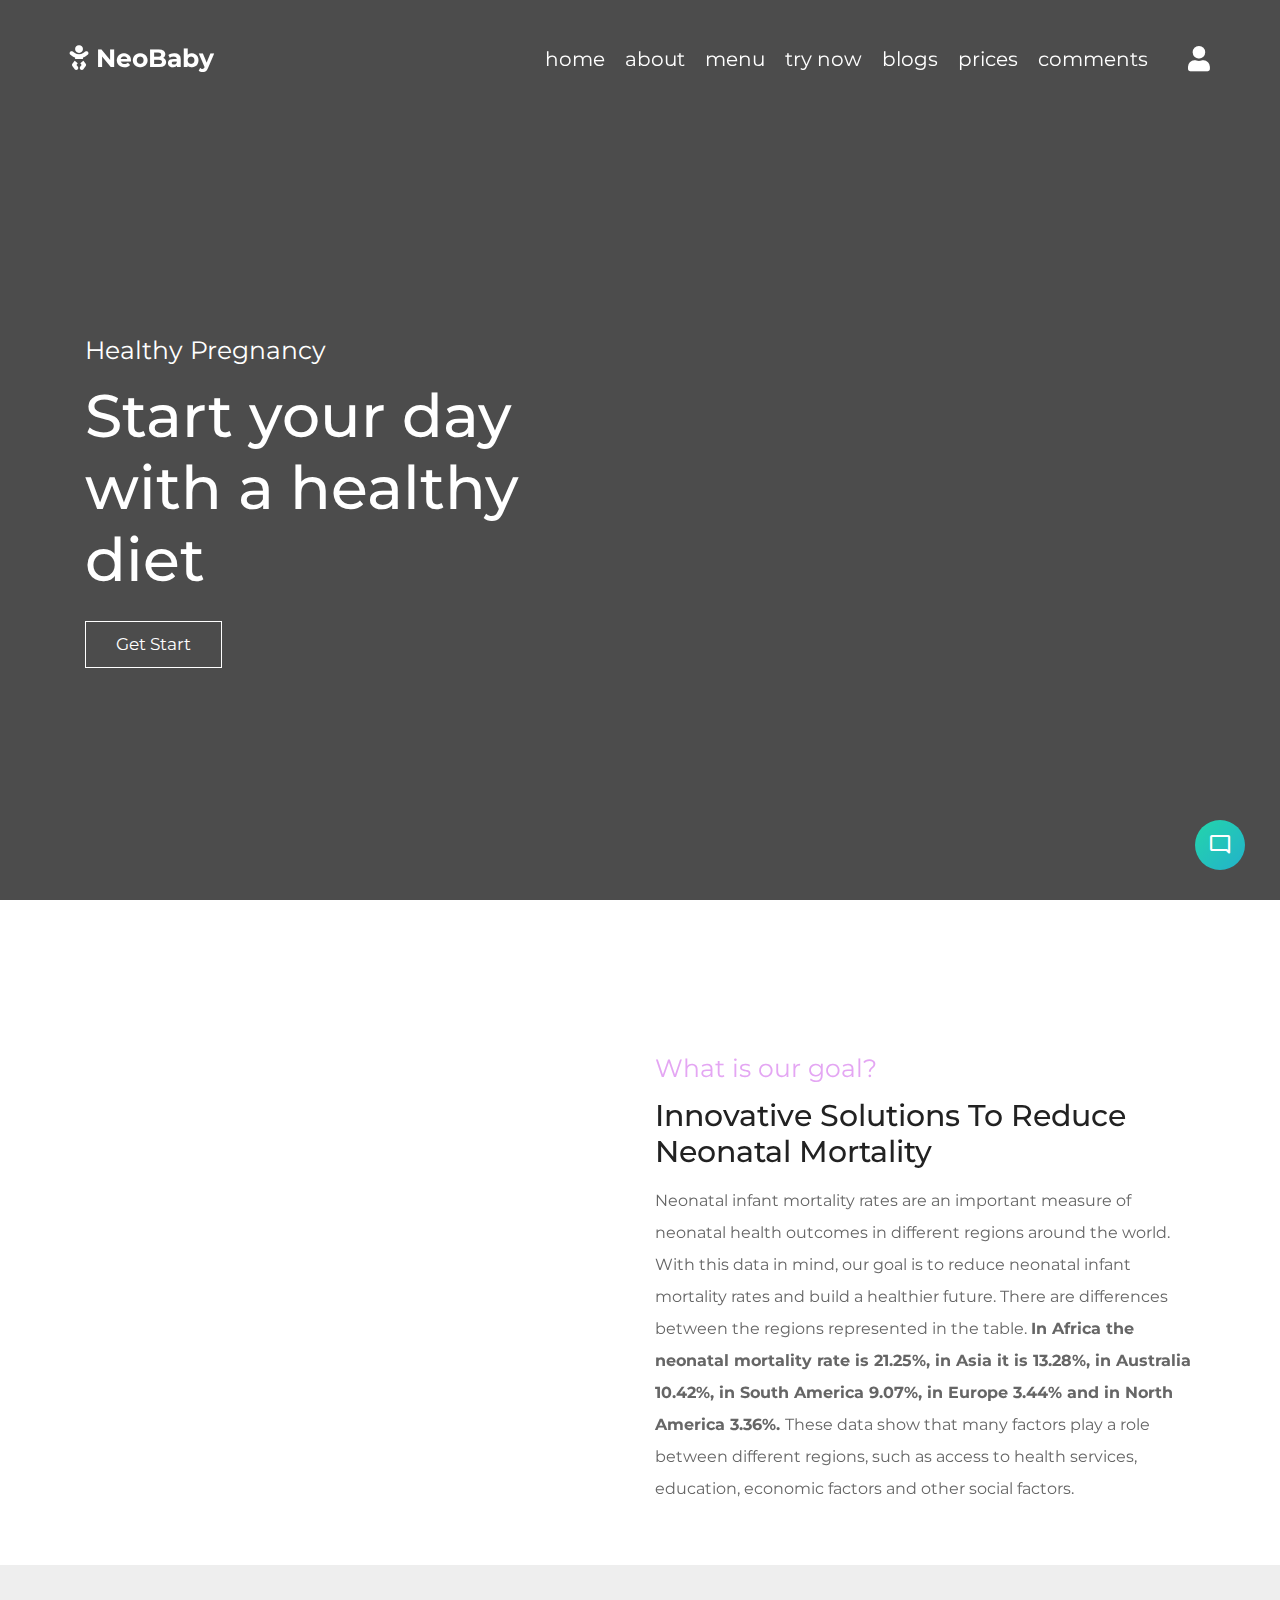
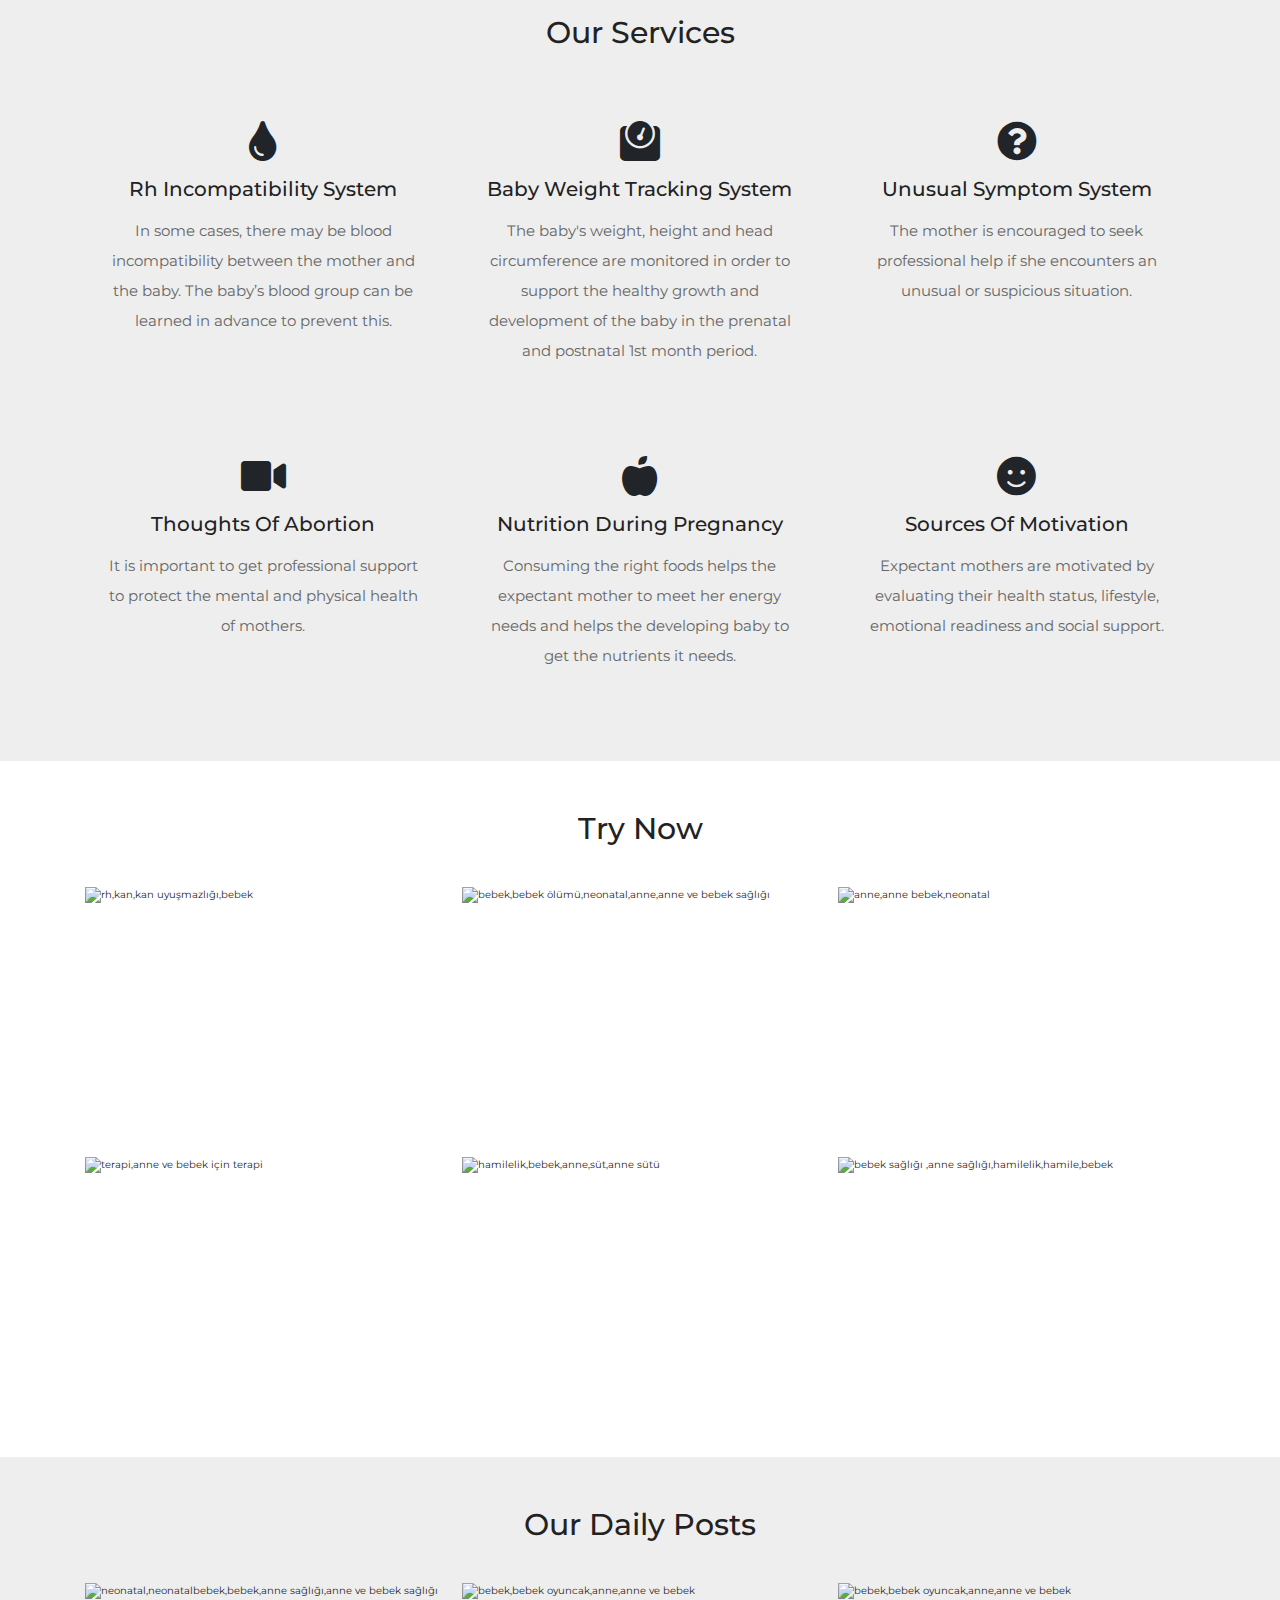
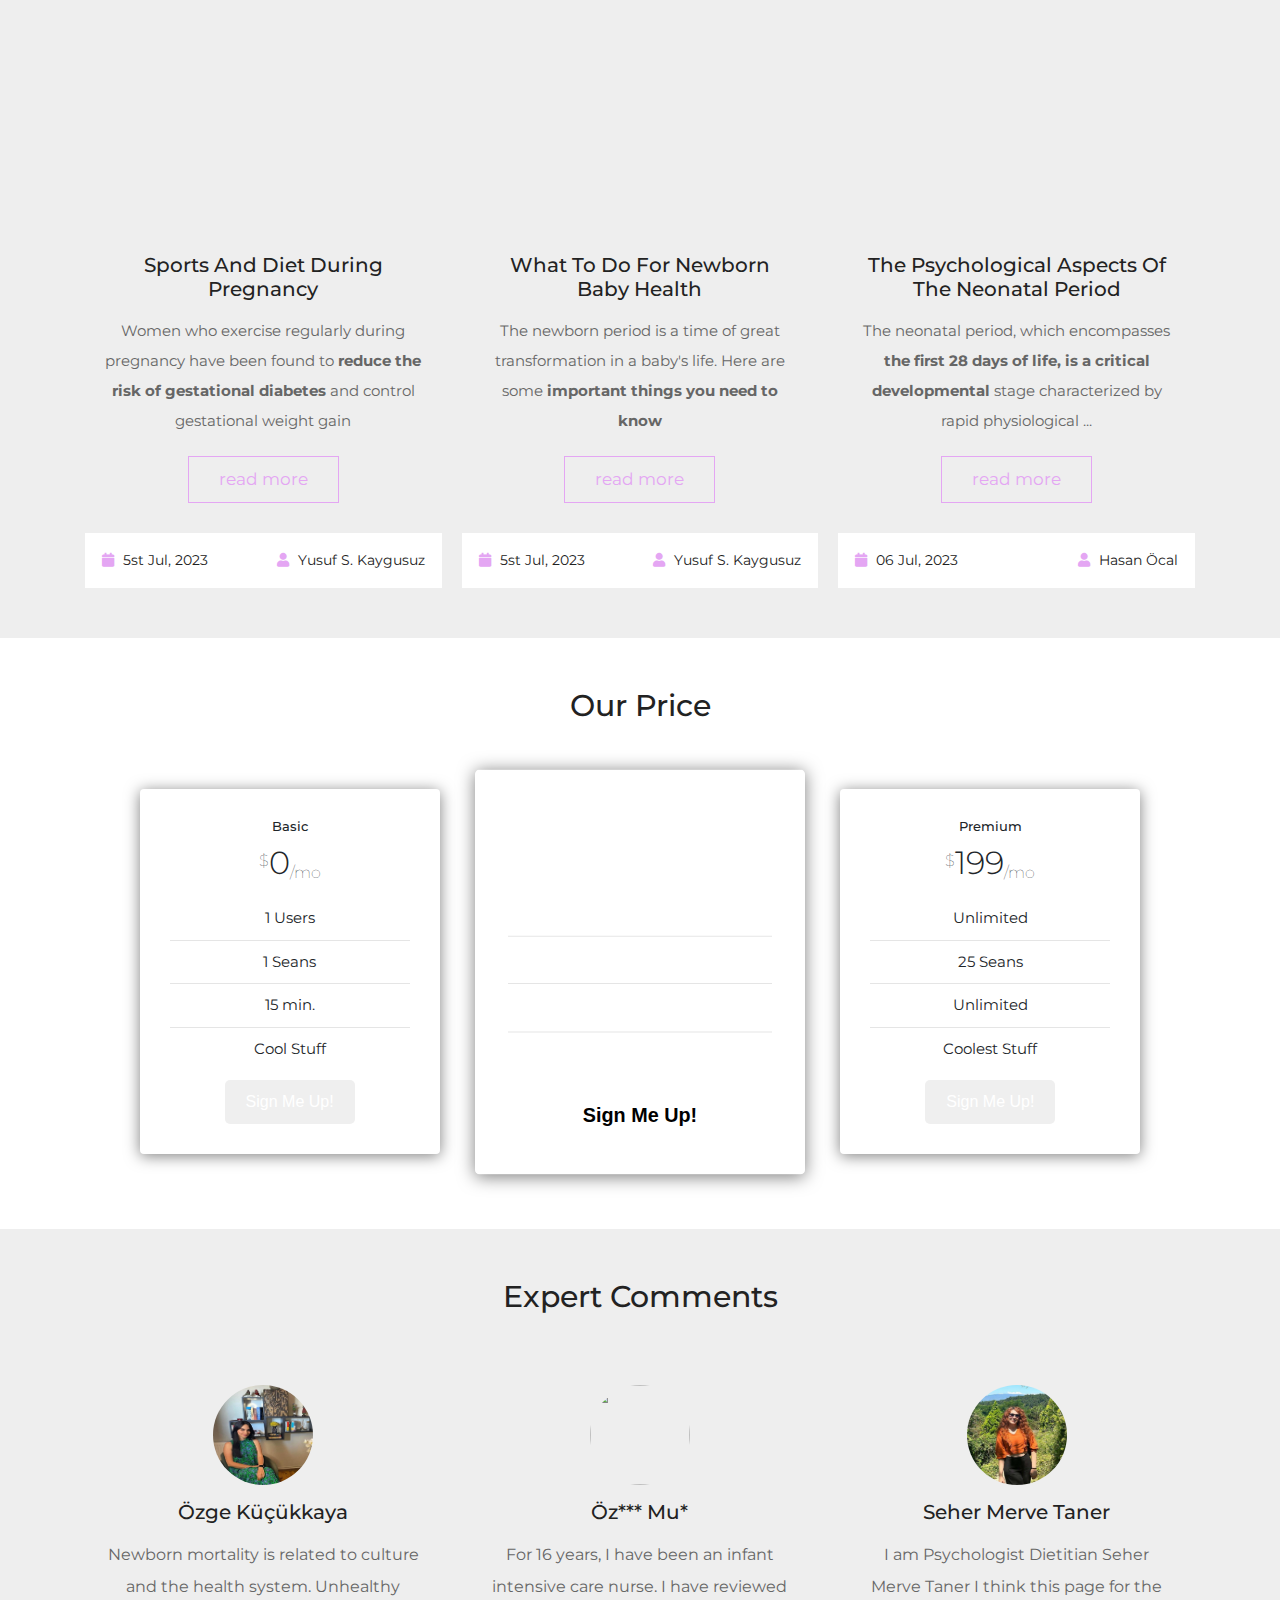
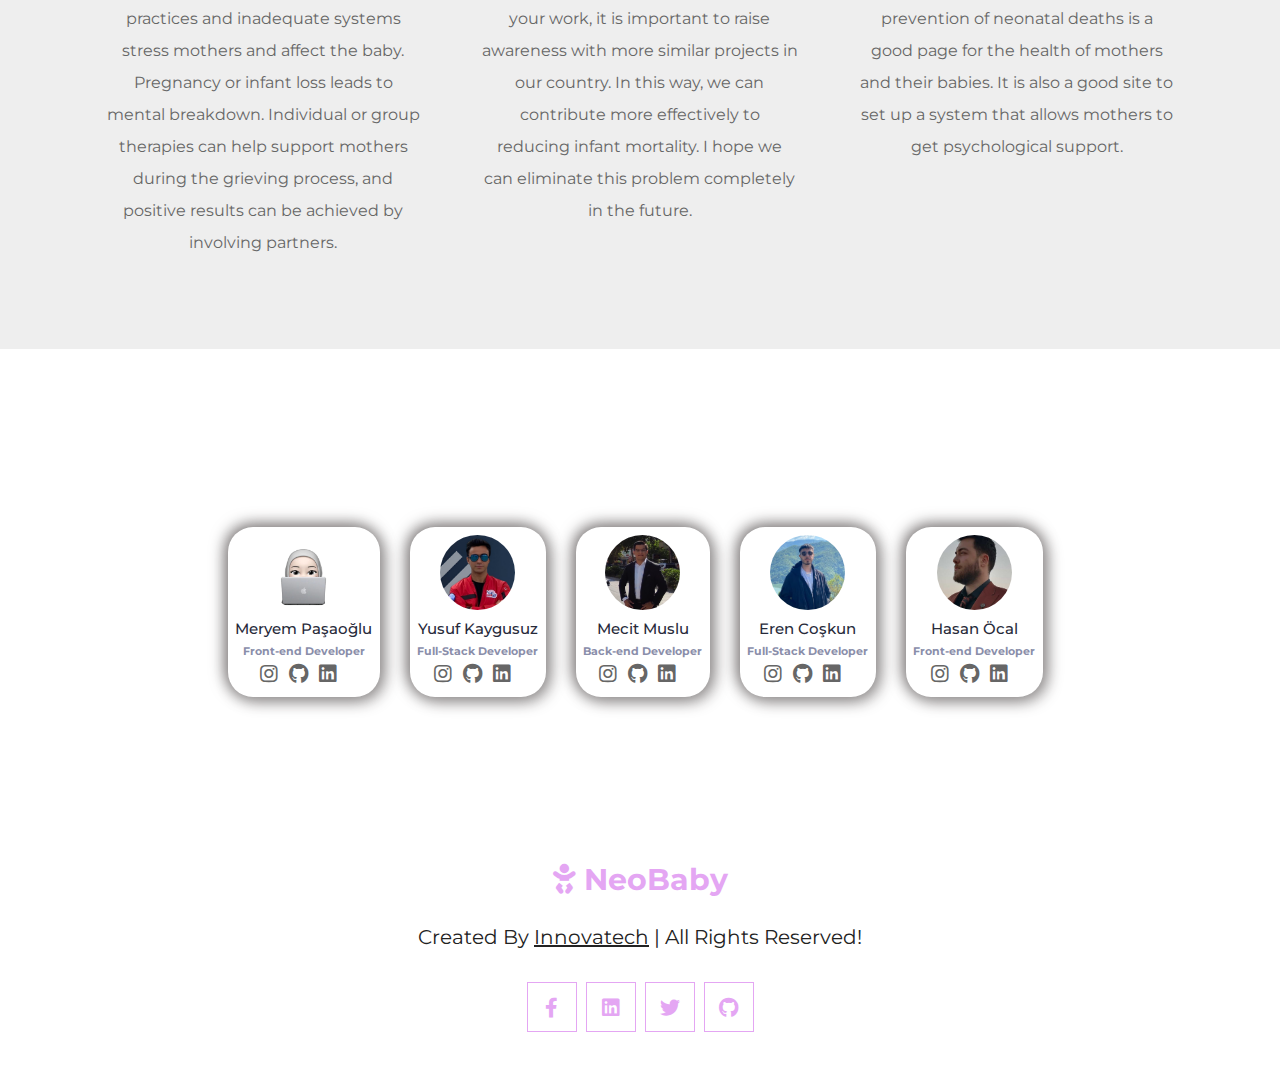
==== index.html @ 8c0eac08 "added_animated_baby_for_blog" ====
<!DOCTYPE html>
<html lang="en">

<head>
   <meta charset="UTF-8">
   <meta http-equiv="X-UA-Compatible" content="IE=edge">
   <meta name="viewport" content="width=device-width, initial-scale=1.0">
   <title>NeoBaby | Neonatal Nedir</title>
   <meta name="description" content="Bebeğinizin sağlığı ve mutluluğu için en iyi bakım ipuçları ve doğru ürün seçimleri burada. Uzman tavsiyeleri ve pratik bilgiler." />
   <meta name="description" content="Yeni Doğan,Neonatal Ölüm,Bebek Ölümü,Doğum" />
   <!-- font awesome cdn link  -->
   <link rel="stylesheet" href="https://cdnjs.cloudflare.com/ajax/libs/font-awesome/5.15.4/css/all.min.css">
   <!-- bootstrap cdn link  -->
   <link rel="stylesheet" href="https://cdnjs.cloudflare.com/ajax/libs/bootstrap/4.6.1/css/bootstrap.min.css">
   <!-- Google Fonts Link For Icons -->
   <link rel="stylesheet" href="https://fonts.googleapis.com/css2?family=Material+Symbols+Outlined:opsz,wght,FILL,GRAD@48,400,0,0" />
   <link rel="stylesheet" href="https://fonts.googleapis.com/css2?family=Material+Symbols+Rounded:opsz,wght,FILL,GRAD@48,400,1,0" />
   <!-- custom css file link  -->
   <link rel="stylesheet" href="css/style.css">
   <link rel="stylesheet" href="css/chatbot.css">
   <link rel="stylesheet" href="css/members.css">
</head>

<body>

   <!-- chatbot section starts -->
   
   <button class="chatbot-toggler">
      <span class="material-symbols-rounded">mode_comment</span>
      <span class="material-symbols-outlined">close</span>
    </button>
    
    <div class="chatbot">
      <header>
        <h2>Chatbot</h2>
        <span class="close-btn material-symbols-outlined">close</span>
      </header>
      <ul class="chatbox">
        <li class="chat incoming">
          <span class="material-symbols-outlined">smart_toy</span>
          <p>Hi there 👋<br>How can I help you today?</p>
        </li>
      </ul>
      <div class="chat-input">
        <textarea placeholder="Enter a message..." spellcheck="false" required></textarea>
        <span id="send-btn" class="material-symbols-rounded">send</span>
      </div>
    </div>
    
   <!-- chatbot section Ends -->

   <!-- header section starts -->
   <header class="header fixed-top">

      <div class="container">

         <div class="row align-items-center">

            <a href="#" class="logo mr-auto"> <i class="fas fa-baby"></i> NeoBaby </a>

            <nav class="nav">
               <a href="#home">home</a>
               <a href="#about">about</a>
               <a href="#menu">menu</a>
               <a href="#gallery">try now</a>
               <a href="#blogs">blogs</a>
               <a href="#contact">prices</a>
               <a href="#reviews">comments</a>
               
            </nav>

            <div class="icons">
               <div id="menu-btn" class="fas fa-bars"></div>
               <div id="login-btn" class="fas fa-user"></div>
            </div>
         </div>

      </div>

   </header>

   <!-- login form starts -->

   <div class="login-form">

      <form action="">
         <div id="close-login-form" class="fas fa-times"></div>
         <a href="#" class="logo mr-auto"> <i class="fas fa-seedling"></i> Innovatech</a>
         <h3>Let's start a healthy pregnancy together</h3>
         <input type="email" name="" placeholder="enter your email" id="" class="box">
         <input type="password" name="" placeholder="enter your password" id="" class="box">
         <div class="flex">
            <input type="checkbox" name="" id="remember-me">
            <label for="remember-me">remember me</label>
            <a href="#">forgot password?</a>
         </div>
         <input type="submit" value="login now" class="link-btn">
         <p class="account">don't have an account? <a href="#">create one!</a></p>
      </form>

   </div>

   <!-- login form ends -->

   <!-- header section ends    -->

   <!-- home section starts  -->

   <section class="home" id="home">

      <div class="container">

         <div class="row align-items-center text-center text-md-left min-vh-100">
            <div class="col-md-6">
               <span>Healthy Pregnancy</span>
               <h3>Start your day with a healthy diet</h3>
               <a href="#" class="link-btn">Get Start</a>
            </div>
         </div>

      </div>

   </section>

   <!-- home section ends -->

   <!-- about section starts  -->

   <section class="about" id="about">

      <div class="container">

         <div class="row align-items-center">
            <div class="col-md-6">
               <div class="container_chart">
                  <div class="chart">
                      <canvas id="barchart" width="300" height="300"></canvas>
                  </div>
              </div>
            </div>
            <div class="col-md-6">
               <span>What is our goal?</span>
               <h3 class="title">Innovative Solutions to Reduce Neonatal Mortality</h3>
               <p>Neonatal infant mortality rates are an important measure of neonatal health outcomes in different regions around the world.
                   With this data in mind, our goal is to reduce neonatal infant mortality rates and build a healthier future.
                   There are differences between the regions represented in the table. <b> In Africa the neonatal mortality rate is 21.25%, in Asia it is 13.28%,
                  in Australia 10.42%, in South America 9.07%, in Europe 3.44% and in North America 3.36%. </b> These data show that many factors play a role
                   between different regions, such as access to health services, education, economic factors and other social factors.</p>
                  <!--
               <div class="icons-container">
                  <div class="icons">
                     <i class="fas fa-leaf"></i>
                     <h3>Maternal Health Support</h3>
                  </div>
                  <div class="icons">
                     <i class="fas fa-exclamation-triangle"></i>
                     <h3>Unusual Symptom System</h3>
                  </div>
                  <div class="icons">
                     <i class="fas fa-heartbeat"></i>
                     <h3>Rh Incompatibility Detection</h3>
                  </div>
                  <div class="icons">
                     <i class="fas fa-balance-scale"></i>
                     <h3>Baby Weight Tracking System</h3>
                  </div>
                  <div class="icons">
                     <i class="fas fa-smile"></i>
                     <h3>Motivation Store</h3>
                  </div>
                  <div class="icons">
                     <i class="fas fa-users"></i>
                     <h3>Psychological Support</h3>
                  </div>
                  
                  <div class="icons">
                     <i class="fas fa-apple-alt"></i>
                     <h3>Özel beslenme Program</h3>
                  </div>
              
               </div>
            -->
            </div>
         </div>

      </div>

   </section>
   <!-- about section ends -->

   <!-- menu section starts  -->
   <section class="menu" id="menu">

      <h1 class="heading"> our Services </h1>

      <div class="container box-container">

         <div class="box">
            <!--<img src="images/ctgr1.jpg" alt="">-->
            <i class="fas fa-tint"></i>
            <h3>Rh Incompatibility System</h3>
            <p>In some cases, there may be blood incompatibility between the mother and the baby. 
               The baby’s blood group can be learned in advance to prevent this.</p>
            <!--  <a href="#" class="link-btn">read more</a>-->
         </div>

         <div class="box">
            <i class="fas fa-weight"></i>
            <h3>Baby weight tracking system</h3>
            <p>The baby's weight, height and head circumference are monitored in order to support the healthy growth 
               and development of the baby in the prenatal and postnatal 1st month period.</p>
            <!--<a href="" class="link-btn">read more</a>-->
         </div>


         <div class="box">
            <i class="fas fa-question-circle"></i>
            <h3>Unusual Symptom System</h3>
            <p>The mother is encouraged to seek professional help if she encounters an unusual or suspicious situation.</p>
            <!--<a href="#" class="link-btn">read more</a>-->
         </div>



         <div class="box">
            <i class="fas fa-video"></i>
            <h3>Thoughts of abortion</h3>
            <p>It is important to get professional support to protect the mental and physical health of mothers.</p>
            <!--<a href="#" class="link-btn">read more</a>-->
         </div>


         <div class="box">
            <i class="fas fa-apple-alt"></i>
            <h3>Nutrition during Pregnancy</h3>
            <p>Consuming the right foods helps the expectant mother to meet her energy needs and helps the developing
               baby to get the nutrients it needs.</p>
            <!--<a href="#" class="link-btn">read more</a>-->
         </div>

      
         <div class="box">
            <i class="fas fa-smile"></i>
            <h3>Sources of Motivation</h3>
            <p>Expectant mothers are motivated by evaluating their health status, 
               lifestyle, emotional readiness and social support.</p>
            <!--<a href="#" class="link-btn">read more</a>-->
         </div>

      </div>

   </section>

   <!-- menu section ends -->

 <!-- gallery section starts  -->
   <section class="gallery" id="gallery">

      <h1 class="heading"> Try Now </h1>

      <div class="box-container container">

         <div class="box">
            <img src="images/Rh-blood.jpg" alt="rh,kan,kan uyuşmazlığı,bebek">
            <div class="content">
               <h3>Rh incompatibility system</h3>
               <p>Parent candidates can learn the blood of the baby to be born by entering their blood groups on the site.</p>
               <a href="./Rh_blood_calculator/index.html" class="link-btn">Try Now</a>
            </div>
         </div>

         <div class="box">
            <img src="images/baby-weighing.jpg" alt="bebek,bebek ölümü,neonatal,anne,anne ve bebek sağlığı">
            <div class="content">
               <h3>Baby weight tracking system</h3>
               <p>The baby's weight, height and head circumference are monitored regularly to prevent a possible problem.</p>
               <a href="./BMI_Calculator/index.html" class="link-btn">Try Now</a>
            </div>
         </div>

         <div class="box">
            <img src="images/thinking.jpg" alt="anne,anne bebek,neonatal">
            <div class="content">
               <h3>Unusual symptom system</h3>
               <p>The mother is encouraged to seek medical help in case of a suspicious situation.</p>
               <a href="./InnovaChat/index.html" class="link-btn">Try Now</a>
            </div>
         </div>

         <div class="box">
            <img src="images/therapist.jpg" alt="terapi,anne ve bebek için terapi">
            <div class="content">
               <h3>Psychological support</h3>
               <p>Appointments and live conversation between the user and the expert</p>
               <a href="./Video_Support/meetings.html" class="link-btn">Try Now</a>
            </div>
         </div>

         <div class="box">
            <img src="images/pregnant-glassmilk.jpg" alt="hamilelik,bebek,anne,süt,anne sütü">
            <div class="content">
               <h3>Maternal health support</h3>
               <p>Special content for mothers, nutrition lists and communication with the expert</p>
               <a href="carousel/index.html" class="link-btn">Try Now</a>
            </div>
         </div>

         <div class="box">
            <img src="images/woman-doing-yoga.jpg" alt="bebek sağlığı ,anne sağlığı,hamilelik,hamile,bebek">
            <div class="content">
               <h3>Sources of Motivation</h3>
               <p>Mentally relaxing special and motivating messages</p>
               <a href="./Motivation/index.html" class="link-btn">Try Now</a>
            </div>
         </div>

      </div>

   </section>

   <!-- gallery section ends -->

   
   <!-- blogs section starts  -->

   <section class="blogs" id="blogs">

      <h1 class="heading"> our daily posts </h1>

      <div class="box-container container">

         <div class="box">
            <div class="image">
               <img src="images/baby-bg5.jpg" alt="neonatal,neonatalbebek,bebek,anne sağlığı,anne ve bebek sağlığı">
            </div>
            <div class="content">
               <h3>Sports and diet during pregnancy</h3>
               <p>Women who exercise regularly during pregnancy have been found to <strong> reduce the risk of gestational diabetes </strong> and control gestational weight gain</p>
               <a href="./Blog_Pages/blog_page2.html" class="link-btn">read more</a>
            </div>
            <div class="icons">
               <span> <i class="fas fa-calendar"></i> 5st jul, 2023 </span>
               <span> <i class="fas fa-user"></i> Yusuf S. kaygusuz </span>
            </div>
         </div>

         <div class="box">
            <div class="image">
               <img src="images/baby-blog1.jpg" alt="bebek,bebek oyuncak,anne,anne ve bebek">
            </div>
            <div class="content">
               <h3>What to do for Newborn Baby Health</h3>
               <p>The newborn period is a time of great transformation in a baby's life. Here are some <strong> important things you need to know</strong></p>
               <a href="./Blog_Pages/blog_page.html" class="link-btn">read more</a>
            </div>
            <div class="icons">
               <span> <i class="fas fa-calendar"></i> 5st jul, 2023 </span>
               <span> <i class="fas fa-user"></i> Yusuf S. kaygusuz </span>
            </div>
         </div>

         <div class="box">
            <div class="image">
               <img src="images/baby-bg2.jpg" alt="bebek,bebek oyuncak,anne,anne ve bebek">
            </div>
            <div class="content">
               <h3>The Psychological Aspects of the Neonatal Period</h3>
               <p>The neonatal period, which encompasses <strong> the first 28 days of life, is a critical developmental</strong> stage characterized by rapid physiological ...</p>
               <a href="./Blog_Pages/blog_page3.html" class="link-btn">read more</a>
            </div>
            <div class="icons">
               <span> <i class="fas fa-calendar"></i> 06 Jul, 2023 </span>
               <span> <i class="fas fa-user"></i> Hasan Öcal </span>
            </div>
         </div>

         
      </div>

   </section>
   <!-- blogs section ends -->

   <!-- price section starts  -->

   <section class="contact" id="contact">

      <h1 class="heading"> Our Price </h1>
      
      <div class='container2'>
         <div class='price-plan'>
           <h5>Basic</h5>
           <p class='price'><sup>$</sup>0<sub>/mo</sub></p>
           <ul class='price-points'>
             <li>1 Users</li>
             <li>1 Seans</li>
             <li>15 min. </li>
             <li>Cool Stuff</li>
           </ul>
       
           <button url='#' class='polyFirst poly2'>Sign Me Up!</button>
         </div>
       
         <div class='price-plan fancy'>
           <h5>Business</h5>
           <p class='price'><sup>$</sup>99<sub>/mo</sub></p>
           <ul class='price-points'>
             <li>5 Users</li>
             <li>10 seans</li>
             <li>40 min</li>
             <li>Cooler Stuff</li>
           </ul>
       
           <button url='#' class='polyFourth poly3'>Sign Me Up!</button>
         </div>
       
         <div class='price-plan'>
           <h5>Premium</h5>
           <p class='price'><sup>$</sup>199<sub>/mo</sub></p>
           <ul class='price-points'>
             <li>Unlimited</li>
             <li>25 Seans</li>
             <li>Unlimited</li>
             <li>Coolest Stuff</li>
           </ul>
       
           <button url='#' class='polyFirst poly3'>Sign Me Up!</button>
         </div>
       </div>
      
   </section>

   <!-- price section ends -->


   <!-- reviews section starts  -->

   <section class="reviews" id="reviews">

      <h1 class="heading">Expert Comments</h1>

      <div class="box-container container">

         <div class="box">
            <img src="images/experts/expert1.jpg" alt="">
            <h3>Özge Küçükkaya</h3>
            <p>Newborn mortality is related to culture and the health system. Unhealthy practices and inadequate systems
               stress mothers and affect the baby. Pregnancy or infant loss leads to mental breakdown. Individual or group
               therapies can help support mothers during the grieving process, and positive results can be achieved by
               involving partners.</p>
            
         </div>

         <div class="box">
            <img src="images/pic-2.png" alt="">
            <h3> Öz*** Mu*</h3>
            <p>For 16 years, I have been an infant intensive care nurse. I have reviewed your work, it is important
               to raise awareness with more similar projects in our country. In this way, we can contribute more
                 effectively to reducing infant mortality. I hope we can eliminate this problem completely in the future.</p>
           
         </div>

         <div class="box">
            <img src="./images/experts/expert2.jpg" alt="">
            <h3>Seher Merve Taner</h3>
            <p>I am Psychologist Dietitian Seher Merve Taner I think this page for the prevention of neonatal deaths is
               a good page for the health of mothers and their babies. It is also a good site to set up a system that
               allows mothers to get psychological support.</p>
            
               <!-- 
               <div class="stars">
               <i class="fas fa-star"></i>
               <i class="fas fa-star"></i>
               <i class="fas fa-star"></i>
               <i class="fas fa-star"></i>
               <i class="fas fa-star-half-alt"></i>
            </div>
            -->
         </div>
      </div>
   </section>

   <!-- reviews section ends -->



   <!-- team-member section starts  -->
   <section class="team-member">
      <div class="container">
         <h3>Innovatech Team Members</h3>
  <div class="drop-container" id="drop-items">
    <div class="drop__card">
      <div class="drop__data">
        <img src="./images/members/meryem.jpg" alt="Meryem Paşaoğlu" class="drop__img">
        <div>
          <h1 class="drop__name">Meryem Paşaoğlu</h1>
          <span class="drop__profession">Front-end Developer</span>
        </div>
      </div>
      <div class="drop__contact">
         <a href="#" class="drop__social"><i class='fab fa-instagram'></i></a>
         <a href="https://github.com/mry7" class="drop__social"><i class='fab fa-github'></i></a>
         <a href="https://www.linkedin.com/in/meryem-pa%C5%9Fao%C4%9Flu-9a6809235/" class="drop__social"><i class='fab fa-linkedin'></i></a>
      </div>
    </div>

    <div class="drop__card">
      <div class="drop__data">
        <img src="images/members/ysf.jpg" alt="Yusuf Kaygusuz" class="drop__img">
        <div>
          <h1 class="drop__name">Yusuf Kaygusuz</h1>
          <span class="drop__profession">Full-Stack Developer</span>
        </div>
      </div>
      <div class="drop__contact">
         <a href="https://www.instagram.com/yusufskaygusuz/" class="drop__social"><i class='fab fa-instagram'></i></a>
         <a href="https://github.com/YusufsKaygusuz" class="drop__social"><i class='fab fa-github'></i></a>
         <a href="https://www.linkedin.com/in/yusuf-sami-k-69b992230/" class="drop__social"><i class='fab fa-linkedin'></i></a>
      </div>
    </div>

    <div class="drop__card">
      <div class="drop__data">
        <img src="./images/members/mecit.jpg" alt="Mecit Muslu" class="drop__img">
        <div>
          <h1 class="drop__name">Mecit Muslu</h1>
          <span class="drop__profession">Back-end Developer</span>
        </div>
      </div>
      <div class="drop__contact">
         <a href="https://www.instagram.com/mecit.muslu29/" class="drop__social"><i class='fab fa-instagram'></i></a>
         <a href="https://github.com/beymec5353" class="drop__social"><i class='fab fa-github'></i></a>
         <a href="https://www.linkedin.com/in/mecitmuslu/" class="drop__social"><i class='fab fa-linkedin'></i></a>
      </div>
    </div>

    <div class="drop__card">
      <div class="drop__data">
        <img src="./images/members/eren.png" alt="Eren Coşkun" class="drop__img">
        <div>
          <h1 class="drop__name">Eren Coşkun</h1>
          <span class="drop__profession">Full-Stack Developer</span>
        </div>
      </div>
      <div class="drop__contact">
         <a href="https://www.instagram.com/erencsknn/" class="drop__social"><i class='fab fa-instagram'></i></a>
         <a href="https://github.com/erencsknn" class="drop__social"><i class='fab fa-github'></i></a>
         <a href="https://www.linkedin.com/in/erencoskun14/" class="drop__social"><i class='fab fa-linkedin'></i></a>
      </div>
    </div>

    <div class="drop__card">
      <div class="drop__data">
        <img src="./images/members/hasan_.jpg" alt="Hasan Öcal" class="drop__img">
        <div>
          <h1 class="drop__name">Hasan Öcal</h1>
          <span class="drop__profession">Front-end Developer</span>
        </div>
      </div>
      <div class="drop__contact">
         <a href="https://www.instagram.com/7ocal/" class="drop__social"><i class='fab fa-instagram'></i></a>
         <a href="https://github.com/hasanocal7" class="drop__social"><i class='fab fa-github'></i></a>
         <a href="https://www.linkedin.com/in/hasanocal7/" class="drop__social"><i class='fab fa-linkedin'></i></a>
      </div>
    </div>
  </div>
</div>
   </section>
   <!-- team-member section ends -->

   <!-- footer section starts  -->
   <section class="footer container">

      <a href="#" class="logo"> <i class="fas fa-baby"></i> NeoBaby </a>
      <p class="credit"> created by <span>Innovatech</span> | all rights reserved! </p>
      <div class="share">
         <a href="#" class="fab fa-facebook-f"></a>
         <a href="#" class="fab fa-linkedin"></a>
         <a href="#" class="fab fa-twitter"></a>
         <a href="#" class="fab fa-github"></a>
      </div>
   </section>
   <!-- footer section ends -->

   <!-- custom js file link  -->
   <script src="js/script.js"></script>
   <!-- Chart js file links  -->
   <script src="https://cdn.jsdelivr.net/npm/chart.js@4.3.0/dist/chart.umd.min.js"></script>
    <script src="js/chart1.js"></script>

</body>

</html>
---- css/style.css ----
@import"https://fonts.googleapis.com/css2?family=Montserrat:wght@100;200;300;400;500;600&display=swap";

* {
    font-family: "Montserrat", sans-serif;
    margin: 0;
    padding: 0;
    box-sizing: border-box;
    outline: none;
    border: none;
    text-decoration: none !important;
    transition: all .2s linear
}

html {
    font-size: 62.5%;
    overflow-x: hidden;
    scroll-behavior: smooth;
    scroll-padding-top: 6rem
}

html::-webkit-scrollbar {
    width: 1rem
}

html::-webkit-scrollbar-track {
    background: rgba(0, 0, 0, 0)
}

html::-webkit-scrollbar-thumb {
    background: #e4a6f3
}

@keyframes fadeIn {
    0% {
        transform: translateY(-2rem);
        opacity: 0
    }
}

section {
    padding: 5rem 1rem
}


.link-btn {
    margin-top: 1rem;
    padding: 1rem 3rem;
    display: inline-block;
    border: .1rem solid #e4a6f3;
    color: #e4a6f3;
    background: none;
    cursor: pointer;
    font-size: 1.7rem
}

.link-btn:hover {
    background: #e4a6f3;
    color: #fff
}

.heading {
    text-align: center;
    margin-bottom: 4rem;
    font-size: 3rem;
    text-transform: capitalize;
    color: #222
}

.header {
    z-index: 1000;
    padding: 4rem 0;
}

.header.active {
    padding: 2rem 0;
    background: #aa69ba;
    opacity: 0.89;
}

.header .logo {
    font-size: 2.5rem;
    color: #fff;
    font-weight: bolder
}

.header .nav a {
    font-size: 2rem;
    margin-right: 2rem;
    color: #fff
}

.header .nav a:hover {
    text-decoration: underline !important;
    text-underline-offset: .5rem
}

.header .icons div {
    font-size: 2.5rem;
    color: #fff;
    margin-left: 2rem;
    cursor: pointer
}

.header #menu-btn {
    display: none;
}

.login-form {
    position: fixed;
    top: 0;
    left: 0;
    z-index: 1100;
    height: 100%;
    width: 100%;
    background: rgba(0, 0, 0, .8);
    display: none;
    align-items: center;
    justify-content: center;
    padding: 2rem
}

.login-form.active {
    display: flex
}

.login-form form {
    width: 50rem;
    padding: 4rem;
    background: #fff;
    text-align: center;
    position: relative;
    animation: fadeIn .2s linear
}

.login-form form #close-login-form {
    position: absolute;
    top: -4rem;
    right: 0;
    font-size: 3rem;
    cursor: pointer;
    color: #fff
}

.login-form form #close-login-form:hover {
    transform: rotate(90deg)
}

.login-form form .logo {
    font-size: 2.5rem;
    color: #e4a6f3;
    font-weight: bolder
}

.login-form form h3 {
    padding: 1rem 0;
    font-size: 2rem;
    text-transform: capitalize;
    color: #222;
    margin-top: 1rem
}

.login-form form .box {
    width: 100%;
    padding: 1.2rem 1.4rem;
    border: .1rem solid #e4a6f3;
    font-size: 1.6rem;
    margin: 1rem 0
}

.login-form form .flex {
    display: flex;
    align-items: center;
    gap: .5rem;
    margin: 1rem 0
}

.login-form form .flex label {
    font-size: 1.5rem;
    line-height: 2;
    color: #666;
    margin-bottom: 0;
    cursor: pointer
}

.login-form form .flex a {
    font-size: 1.5rem;
    color: #e4a6f3;
    margin-left: auto
}

.login-form form .flex a:hover {
    text-decoration: underline !important
}

.login-form form .link-btn {
    width: 100%;
    margin-bottom: 2rem
}

.login-form form .account {
    padding: 1.5rem .5rem;
    background: #eee;
    font-size: 1.5rem;
    line-height: 2;
    color: #666;
    margin-bottom: 0
}

.login-form form .account a {
    color: #e4a6f3
}

.login-form form .account a:hover {
    text-decoration: underline !important
}

.home {
    background: linear-gradient(rgba(0, 0, 0, 0.7), rgba(0, 0, 0, 0.7)), url(../images/baby-bg.jpg) no-repeat;
    background-size: cover;
    background-position: center;
    background-attachment: fixed
}

.home span {
    font-size: 2.5rem;
    color: #fff
}

.home h3 {
    padding: 1rem 0;
    font-size: 6rem;
    color: #fff
}

.home .link-btn {
    color: #fff;
    border-color: #fff
}

.about span {
    font-size: 2.5rem;
    color: #e4a6f3
}

.about .title {
    padding-top: 1rem;
    font-size: 3rem;
    text-transform: capitalize;
    color: #222
}

.about p {
    padding: 1rem 0;
    font-size: 1.6rem;
    line-height: 2;
    color: #666;
    margin-bottom: 0
}

.about .icons-container {
    display: flex;
    flex-wrap: wrap;
    margin-top: 3rem;
    gap: 1.5rem
}

.about .icons-container .icons {
    padding: 2rem;
    background: #eee;
    text-align: center;
    flex: 1 1 14rem
}

.about .icons-container .icons i {
    font-size: 4rem;
    margin-bottom: 1.5rem;
    color: #e4a6f3
}

.about .icons-container .icons h3 {
    font-size: 1.5rem;
    text-transform: capitalize;
    color: #222;
}

.menu {
    background: #eee;
}

.menu .box-container {
    display: grid;
    grid-template-columns: repeat(auto-fit, minmax(30rem, 1fr));
    gap: 2rem;
}

.menu .box-container .box {
    text-align: center;
    padding: 3rem 2rem;
    border-radius: .5rem;
    
}

.menu .box-container .box:hover {
    background: #fff;
    box-shadow: 0 .5rem 1rem rgba(0, 0, 0, .1);
    transform: translateY(-1rem);
}

.menu .box-container .box:hover i{
    transition: transform 0.6s ease;
    transform: rotate(360deg);
}

.menu .box-container .box i {
    font-size: 4em;
    margin-bottom: .4em;
}

.menu .box-container .box img {
    height: 15rem;
    margin-bottom: 2rem
}

.menu .box-container .box h3 {
    font-size: 2rem;
    text-transform: capitalize;
    color: #222
}

.menu .box-container .box p {
    padding: 1rem 0;
    font-size: 1.5rem;
    line-height: 2;
    color: #666;
    margin-bottom: 0
}

.gallery .box-container {
    display: grid;
    grid-template-columns: repeat(auto-fit, minmax(30rem, 1fr));
    gap: 2rem
}

.gallery .box-container .box {
    overflow: hidden;
    position: relative;
    height: 25rem
}

.gallery .box-container .box:hover {
    box-shadow: 0 .5rem 1rem rgba(0, 0, 0, .1);
    border: .1rem solid #e4a6f3
}

.gallery .box-container .box:hover img {
    transform: translateY(-100%)
}

.gallery .box-container .box:hover .content {
    transform: translateY(0)
}

.gallery .box-container .box img {
    height: 100%;
    width: 100%;
    -o-object-fit: cover;
    object-fit: cover
}

.gallery .box-container .box .content {
    position: absolute;
    top: 0;
    left: 0;
    background: #fff;
    text-align: center;
    padding: 3rem 2rem;
    height: 100%;
    width: 100%;
    transform: translateY(100%);
    padding-top: 4rem
}

.gallery .box-container .box .content h3 {
    font-size: 2rem;
    text-transform: capitalize;
    color: #222
}

.gallery .box-container .box .content p {
    padding: 1rem 0;
    font-size: 1.5rem;
    line-height: 2;
    color: #666;
    margin-bottom: 0
}

.reviews {
    background: #eee
}

.reviews .box-container {
    display: grid;
    grid-template-columns: repeat(auto-fit, minmax(30rem, 1fr));
    gap: 2rem
}

.reviews .box-container .box {
    text-align: center;
    padding: 3rem 2rem;
    border-radius: .5rem
}

.reviews .box-container .box:hover {
    background: #fff;
    box-shadow: 0 .5rem 1rem rgba(0, 0, 0, .1);
    transform: translateY(-1rem)
}

.reviews .box-container .box img {
    height: 10rem;
    width: 10rem;
    border-radius: 50%;
    margin-bottom: 1.5rem
}

.reviews .box-container .box h3 {
    font-size: 2rem;
    text-transform: capitalize;
    color: #222
}

.reviews .box-container .box p {
    font-size: 1.6rem;
    line-height: 2;
    color: #666;
    margin-bottom: 0;
    padding: 1rem 0
}

.reviews .box-container .box .stars {
    margin-top: 1rem
}

.reviews .box-container .box .stars i {
    font-size: 1.7rem;
    color:#e4a6f3
}

.blogs {
    background: #eee
}

.blogs .box-container {
    display: grid;
    grid-template-columns: repeat(auto-fit, minmax(30rem, 1fr));
    gap: 2rem
}

.blogs .box-container .box:hover {
    box-shadow: 0 .5rem 1rem rgba(0, 0, 0, .1);
    background: #fff
}

.blogs .box-container .box:hover .image {
    padding: 2rem
}

.blogs .box-container .box:hover .icons {
    border-top: .1rem solid #e4a6f3
}

.blogs .box-container .box .image {
    height: 25rem;
    overflow: hidden
}

.blogs .box-container .box .image img {
    height: 100%;
    width: 100%;
    -o-object-fit: cover;
    object-fit: cover
}

.blogs .box-container .box .content {
    padding: 2rem;
    text-align: center
}

.blogs .box-container .box .content h3 {
    font-size: 2rem;
    text-transform: capitalize;
    color: #222
}

.blogs .box-container .box .content p {
    padding: 1rem 0;
    font-size: 1.5rem;
    line-height: 2;
    color: #666;
    margin-bottom: 0
}

.blogs .box-container .box .icons {
    padding: 1.7rem;
    background: #fff;
    display: flex;
    align-items: center;
    justify-content: space-between;
    margin-top: 1rem
}

.blogs .box-container .box .icons span {
    font-size: 1.4rem;
    text-transform: capitalize;
    color: #222
}

.blogs .box-container .box .icons span i {
    padding-right: .5rem;
    color: #e4a6f3
}


.footer {
    text-align: center
}

.footer .logo {
    font-size: 3rem;
    color: #e4a6f3;
    font-weight: bolder
}

.footer .credit {
    margin: 2rem 0;
    font-size: 2rem;
    text-transform: capitalize;
    color: #222
}

.footer .credit span {
    text-decoration: underline !important
}

.footer .share {
    margin-top: 3rem
}

.footer .share a {
    height: 5rem;
    width: 5rem;
    line-height: 5rem;
    font-size: 2rem;
    border: .1rem solid #e4a6f3;
    color: #e4a6f3;
    margin: 0 .3rem
}

.footer .share a:hover {
    background: #e4a6f3;
    color: #fff
}

.container2 {
    display: flex;
    align-items: center;
    justify-content: center;
    flex-wrap: wrap;
    margin-top: 20px
}

.price-plan {
    background-color: #fff;
    box-shadow: 0px 2px 15px 0px rgba(0, 0, 0, .5);
    border-radius: 4px;
    flex: 1;
    padding: 30px 30px 30px;
    margin: 2%;
    min-width: 200px;
    max-width: 300px;
    text-align: center
}

.fancy {
    margin-top: 20px;
    margin-bottom: 20px;
    transform: scale(1.1);
    background-image: url(http://www.webdesignhot.com/wp-content/uploads/2015/08/Colorful-Low-Poly-Abstract-Background-Vector-Illustration.jpg);
    background-size: 200% 200%;
    background-position-x: 50%;
    color: #fff
}

.price-points {
    list-style-type: none;
    padding: 0px;
    font-size: 1.5em
}

.price-points li {
    padding: 10px 0px
}

.price-points li:not(:last-of-type) {
    border-bottom: 1px solid rgba(0, 0, 0, .1)
}

.price {
    font-size: 32px;
    font-weight: 300
}

.price sub,
.price sup {
    font-size: 16px;
    font-weight: 100
}

.polyFirst {
    width: 130px;
    padding: 10px 10px;
    border: none;
    background-image: url(http://www.webdesignhot.com/wp-content/uploads/2015/08/Colorful-Low-Poly-Abstract-Background-Vector-Illustration.jpg);
    background-size: 300%;
    color: #fff;
    font-family: "Raleway", sans-serif;
    font-size: 16px;
    cursor: pointer;
    border-radius: 5px;
    transition-duration: .5s
}

.polyFirst:hover {
    background-size: 150%;
    transition-duration: .3s;
    transform: scale(1.2)
}

.polyFirst:active {
    transform: scale(1.15);
    transition-duration: .1s
}

.polyFourth {
    width: 150px;
    padding: 10px 18px;
    border: none;
    background-color: #fff;
    background-size: 300%;
    color: #000;
    font-family: "Raleway", sans-serif;
    font-size: 18px;
    font-weight: bold;
    cursor: pointer;
    border-radius: 5px;
    transition-duration: .5s
}

.polyFourth:hover {
    background-size: 150%;
    transition-duration: .3s;
    transform: scale(1.2)
}

.polyFourth:active {
    transform: scale(1.15);
    transition-duration: .1s
}

.poly2 {
    background-position-x: 15%
}

.poly3 {
    background-position-x: 45%
}

@media(max-width: 991px) {
    html {
        font-size: 55%;
        scroll-padding-top: 8rem
    }

    .home h3 {
        font-size: 4rem
    }

    section {
        padding: 3rem 0
    }
}

@media(max-width: 768px) {

    .header #menu-btn {
        display:contents;
    }


    .login-form form {
        padding: 3rem 2rem
    }

    .login-form form h3 {
        font-size: 1.7rem
    }

    .header {
        padding: 4rem 2rem
    }

    .header.active {
        padding: 2rem
    }

    .header .nav {
        position: absolute;
        top: 99%;
        left: 0;
        right: 0;
        background: #fff;
        flex-flow: column;
        padding: 1rem 0;
        -webkit-clip-path: polygon(0 0, 100% 0, 100% 0, 0 0);
        clip-path: polygon(0 0, 100% 0, 100% 0, 0 0)
    }

    .header .nav.active {
        -webkit-clip-path: polygon(0 0, 100% 0, 100% 100%, 0 100%);
        clip-path: polygon(0 0, 100% 0, 100% 100%, 0 100%)
    }

    .header .nav a {
        margin: 1rem 2rem;
        color: #222
    }

    .contact .map {
        height: 25rem
    }
}

@media(max-width: 450px) {
    html {
        font-size: 50%
    }
    
}
---- css/chatbot.css ----
.chatbot-toggler {
    position: fixed;
    bottom: 30px;
    right: 35px;
    outline: none;
    border: none;
    height: 50px;
    width: 50px;
    display: flex;
    cursor: pointer;
    align-items: center;
    justify-content: center;
    border-radius: 50%;
    background: linear-gradient(-45deg, #ee7752, #e73c7e, #23a6d5, #23d5ab);
    background-size: 400% 400%;
    animation: gradient 10s ease infinite;
    transition: all 0.2s ease;
  }
  body.show-chatbot .chatbot-toggler {
    transform: rotate(90deg);
  }
  .chatbot-toggler span {
    color: #fff;
    position: absolute;
  }
  .chatbot-toggler span:last-child,
  body.show-chatbot .chatbot-toggler span:first-child  {
    opacity: 0;
  }
  body.show-chatbot .chatbot-toggler span:last-child {
    opacity: 1;
  }
  .chatbot {
    position: fixed;
    right: 35px;
    bottom: 90px;
    width: 400px;
    height: 450px;
    background: #fff;
    border-radius: 15px;
    overflow: hidden;
    opacity: 0;
    pointer-events: none;
    transform: scale(0.5);
    transform-origin: bottom right;
    box-shadow: 0 0 128px 0 rgba(0,0,0,0.1),
                0 32px 64px -48px rgba(0,0,0,0.5);
    transition: all 0.1s ease;
    z-index: 9999;
  }
  body.show-chatbot .chatbot {
    opacity: 1;
    pointer-events: auto;
    transform: scale(1);
  }
  .chatbot header {
    padding: 16px 0;
    position: relative;
    text-align: center;
    color: #fff;
    background: linear-gradient(-45deg, #ee7752, #e73c7e, #23a6d5, #23d5ab);
    background-size: 400% 400%;
    animation: gradient 10s ease infinite;
    box-shadow: 0 2px 10px rgba(0,0,0,0.1);
  }
  @keyframes gradient {
      0% {
          background-position: 0% 50%;
      }
      50% {
          background-position: 100% 50%;
      }
      100% {
          background-position: 0% 50%;
      }
  }
  
  .chatbot header span {
    position: absolute;
    right: 15px;
    top: 50%;
    display: none;
    cursor: pointer;
    transform: translateY(-50%);
  }
  .chatbot header h2 {
    font-size: 1.4rem;
  }
  .chatbot .chatbox {
    overflow-y: auto;
    height: 510px;
    padding: 30px 20px 100px;
  }
  .chatbot :where(.chatbox, textarea)::-webkit-scrollbar {
    width: 6px;
  }
  .chatbot :where(.chatbox, textarea)::-webkit-scrollbar-track {
    background: #fff;
    border-radius: 25px;
  }
  .chatbot :where(.chatbox, textarea)::-webkit-scrollbar-thumb {
    background: #ccc;
    border-radius: 25px;
  }
  .chatbox .chat {
    display: flex;
    list-style: none;
  }
  .chatbox .outgoing {
    margin: 20px 0;
    justify-content: flex-end;
  }
  .chatbox .incoming span {
    width: 32px;
    height: 32px;
    color: #fff;
    cursor: default;
    text-align: center;
    line-height: 32px;
    align-self: flex-end;
    background: #724ae8;
    border-radius: 4px;
    margin: 0 10px 7px 0;
  }
  .chatbox .chat p {
    white-space: pre-wrap;
    padding: 12px 16px;
    border-radius: 10px 10px 0 10px;
    max-width: 75%;
    color: #fff;
    font-size: 1.2rem;
    background: #724ae8;
  }
  .chatbox .incoming p {
    border-radius: 10px 10px 10px 0;
    font-size: 1.2em;
    color: #000;
    background: #f2f2f2;
  }
  .chatbox .chat p.error {
    color: #721c24;
    background: #f8d7da;
  }

  .chatbot .chat-input {
    display: flex;
    gap: 5px;
    position: absolute;
    bottom: 0;
    width: 100%;
    background: #fff;
    padding: 3px 20px;
    border-top: 1px solid #ddd;
  }
  .chat-input textarea {
    height: 55px;
    width: 100%;
    border: none;
    outline: none;
    resize: none;
    max-height: 180px;
    padding: 15px 15px 15px 0;
    font-size: 1.1rem;
  }
  .chat-input span {
    align-self: flex-end;
    color: #724ae8;
    cursor: pointer;
    height: 55px;
    display: flex;
    align-items: center;
    visibility: hidden;
    font-size: 1.35rem;
  }
  .chat-input textarea:valid ~ span {
    visibility: visible;
  }
  
  @media (max-width: 490px) {
    .chatbot-toggler {
      right: 20px;
      bottom: 20px;
    }
    .chatbot {
      right: 0;
      bottom: 0;
      height: 100%;
      border-radius: 0;
      width: 100%;
    }
    .chatbot .chatbox {
      height: 90%;
      padding: 25px 15px 100px;
    }
    .chatbot .chat-input {
      padding: 5px 15px;
    }
    .chatbot header span {
      display: block;
    }
  }
---- css/members.css ----
@import url('https://fonts.googleapis.com/css?family=Source+Code+Pro:200');
  .team-member {
    margin: 0;
    padding: 8rem;
    font-family: "inter", sans-serif;
    background-image: url('https://static.pexels.com/photos/414171/pexels-photo-414171.jpeg');
    background-size: cover;
    -webkit-animation: slidein 100s;
    animation: slidein 100s;
    -webkit-animation-fill-mode: forwards;
    animation-fill-mode: forwards;
    -webkit-animation-iteration-count: infinite;
    animation-iteration-count: infinite;
    -webkit-animation-direction: alternate;
    animation-direction: alternate;
  }

  @-webkit-keyframes slidein {
    from {background-position: top; background-size: 3000px; }
    to {background-position: -100px 0px; background-size: 2750px;}
  }

  @keyframes slidein {
    from {background-position: top; background-size: 3000px; }
    to {background-position: -100px 0px; background-size: 2750px;}
  }

  .team-member h3 {
    display: flex;
    justify-content: center;
    font-size: 4rem;
    color: #fff;
    margin-bottom: 1em;
  }

  .drop-container {
    row-gap: 1rem;
    padding: 1rem;
    display: flex;
    flex-wrap: wrap;
    justify-content: center;
  }

  .drop-container > div {
    background: #fff;
    padding: 0.75rem;
    box-shadow: 4px 4px 16px #979494, -2px -2px 16px #696464;
    border-radius: 2.5rem;
    margin-bottom: 20px;
  }

  .drop__card,
  .drop__data {
    align-items: center;
  }

  .drop__card{
    margin-left: 1em;
    text-align: center;
  }

  .drop__img {
    width: 75px;
    height: 75px;
    border-radius: 50%;
    object-fit: cover;
    margin-bottom: 10px;
  }

  .drop__name {
    font-size: 1.5rem;
    color: #272a3a;
    font-weight: 500;
  }

  .drop__profession {
    font-size: 1.1rem;
    font-weight: bold;
    color: #8a8eaa;
  }
  

  .drop__contact {
    margin-left: auto;
    margin-right: 10px;
  }

  .drop__contact a {
    font-size: 20px;
    color: #666;
    padding: 4px;
  }

  .drop__contact a:hover {
    color: #413d3d;
  }

  @media (min-width: 768px) {
    .drop-container > div {
      width: auto;
      margin-right: 20px;
    }
  }
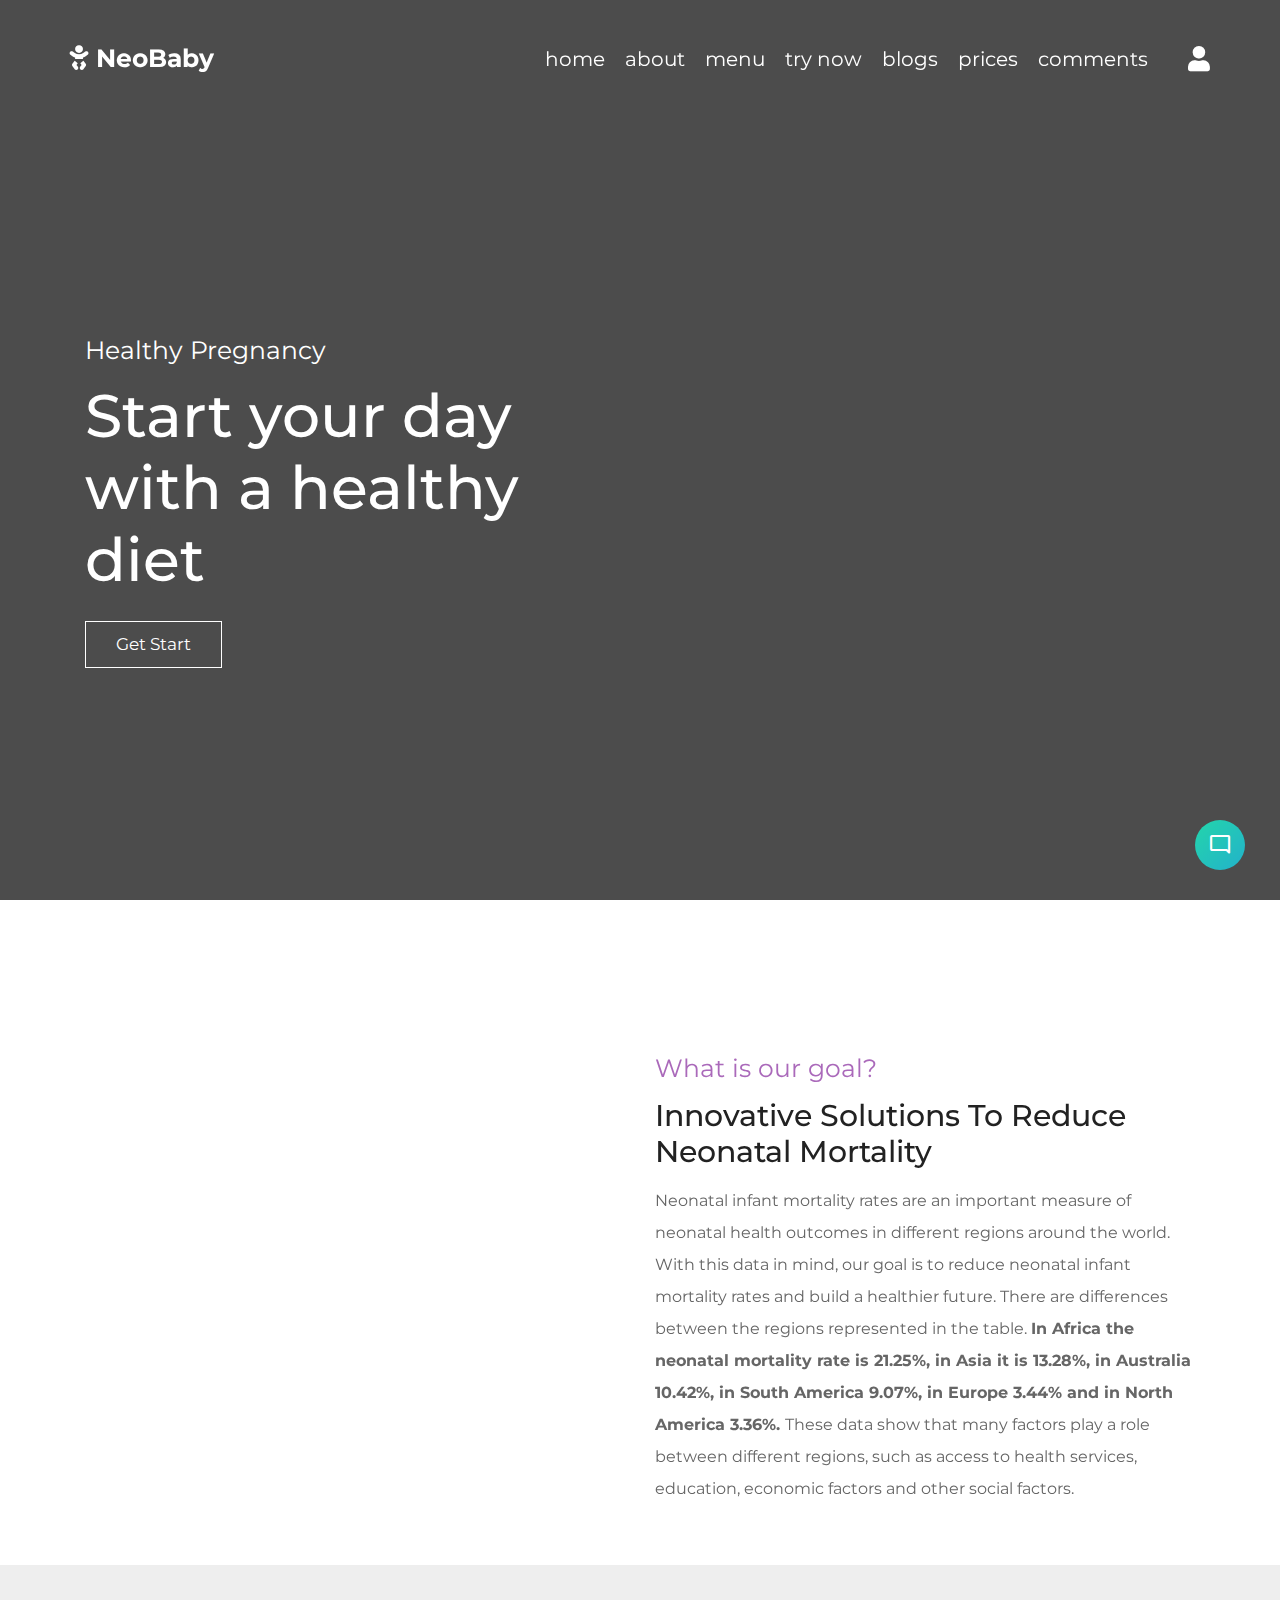
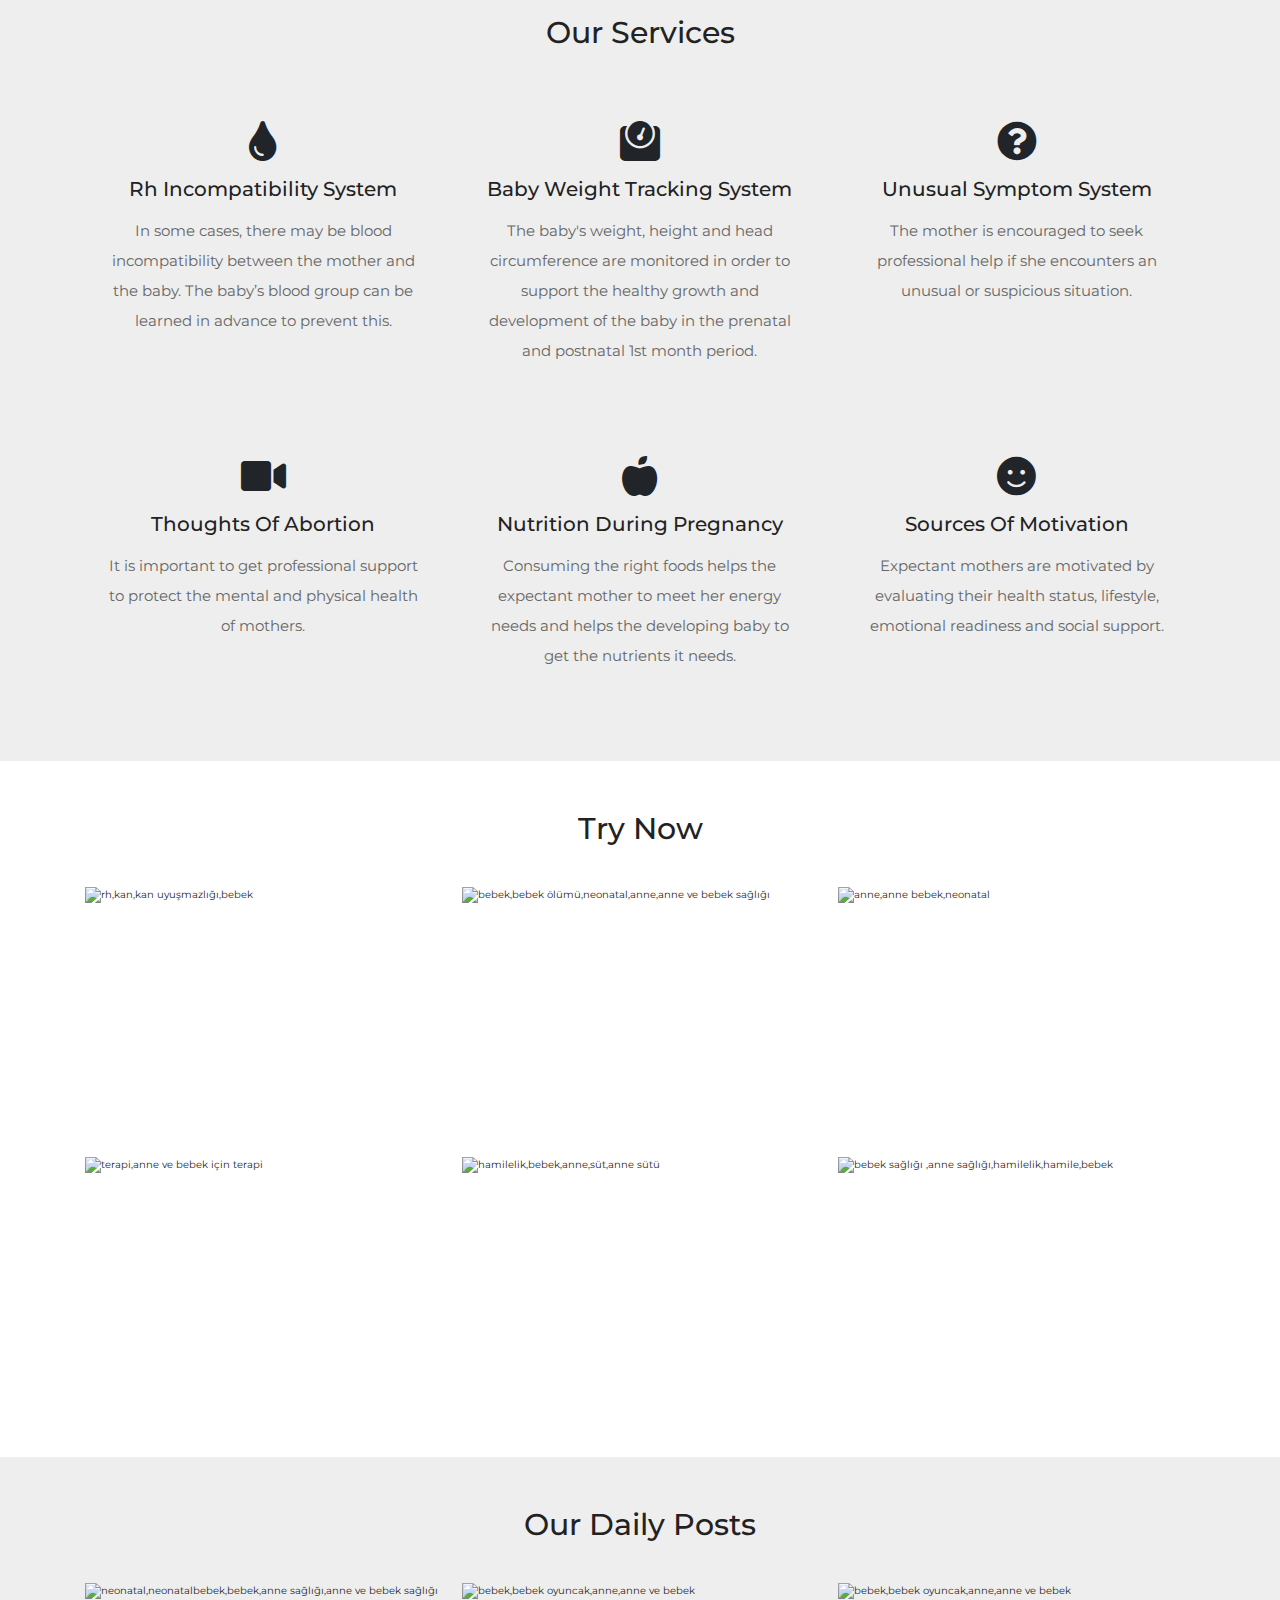
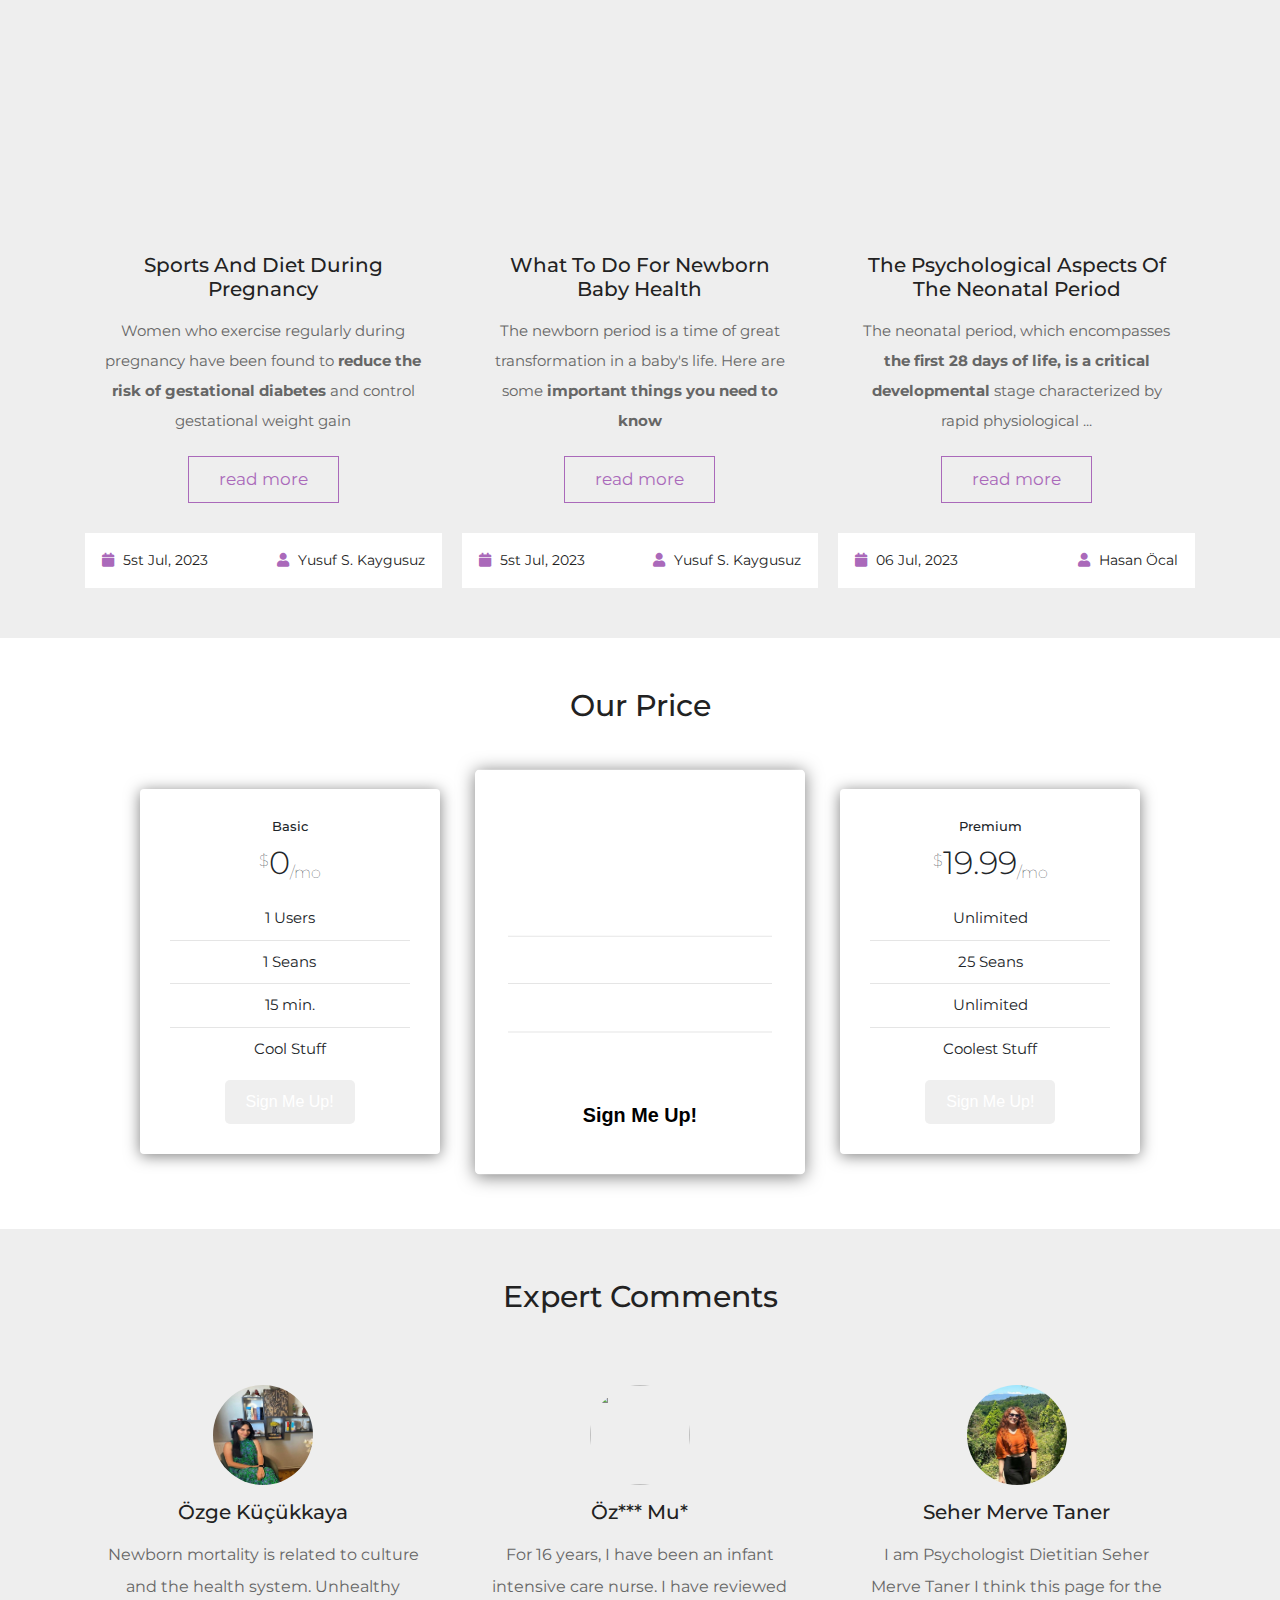
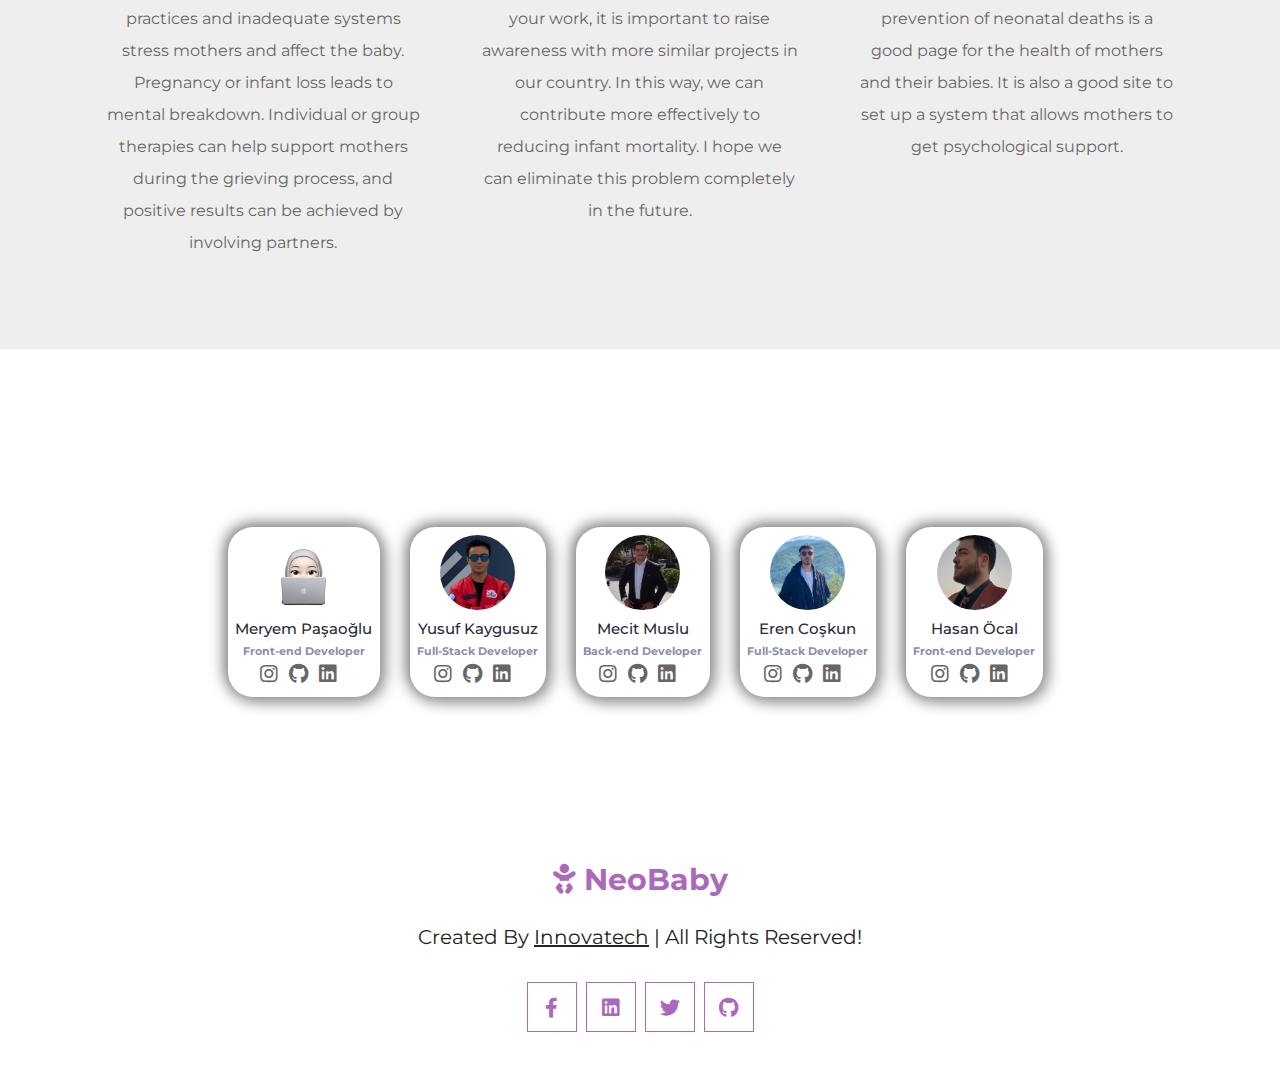
==== commit 18b98299: "Update index.html" ====
--- a/index.html
+++ b/index.html
@@ -402,7 +402,7 @@
        
          <div class='price-plan fancy'>
            <h5>Business</h5>
-           <p class='price'><sup>$</sup>99<sub>/mo</sub></p>
+           <p class='price'><sup>$</sup>9.99<sub>/mo</sub></p>
            <ul class='price-points'>
              <li>5 Users</li>
              <li>10 seans</li>
@@ -415,7 +415,7 @@
        
          <div class='price-plan'>
            <h5>Premium</h5>
-           <p class='price'><sup>$</sup>199<sub>/mo</sub></p>
+           <p class='price'><sup>$</sup>19.99<sub>/mo</sub></p>
            <ul class='price-points'>
              <li>Unlimited</li>
              <li>25 Seans</li>
--- a/css/style.css
+++ b/css/style.css
@@ -27,7 +27,7 @@
 }
 
 html::-webkit-scrollbar-thumb {
-    background: #e4a6f3
+    background:  #aa69ba
 }
 
 @keyframes fadeIn {
@@ -46,15 +46,15 @@
     margin-top: 1rem;
     padding: 1rem 3rem;
     display: inline-block;
-    border: .1rem solid #e4a6f3;
-    color: #e4a6f3;
+    border: .1rem solid  #aa69ba;
+    color:  #aa69ba;
     background: none;
     cursor: pointer;
     font-size: 1.7rem
 }
 
 .link-btn:hover {
-    background: #e4a6f3;
+    background:  #aa69ba;
     color: #fff
 }
 
@@ -147,7 +147,7 @@
 
 .login-form form .logo {
     font-size: 2.5rem;
-    color: #e4a6f3;
+    color:  #aa69ba;
     font-weight: bolder
 }
 
@@ -162,7 +162,7 @@
 .login-form form .box {
     width: 100%;
     padding: 1.2rem 1.4rem;
-    border: .1rem solid #e4a6f3;
+    border: .1rem solid #aa69ba;
     font-size: 1.6rem;
     margin: 1rem 0
 }
@@ -184,7 +184,7 @@
 
 .login-form form .flex a {
     font-size: 1.5rem;
-    color: #e4a6f3;
+    color:  #aa69ba;
     margin-left: auto
 }
 
@@ -207,7 +207,7 @@
 }
 
 .login-form form .account a {
-    color: #e4a6f3
+    color:  #aa69ba
 }
 
 .login-form form .account a:hover {
@@ -239,7 +239,7 @@
 
 .about span {
     font-size: 2.5rem;
-    color: #e4a6f3
+    color:  #aa69ba
 }
 
 .about .title {
@@ -274,7 +274,7 @@
 .about .icons-container .icons i {
     font-size: 4rem;
     margin-bottom: 1.5rem;
-    color: #e4a6f3
+    color:  #aa69ba
 }
 
 .about .icons-container .icons h3 {
@@ -349,7 +349,7 @@
 
 .gallery .box-container .box:hover {
     box-shadow: 0 .5rem 1rem rgba(0, 0, 0, .1);
-    border: .1rem solid #e4a6f3
+    border: .1rem solid  #aa69ba
 }
 
 .gallery .box-container .box:hover img {
@@ -443,7 +443,7 @@
 
 .reviews .box-container .box .stars i {
     font-size: 1.7rem;
-    color:#e4a6f3
+    color: #aa69ba
 }
 
 .blogs {
@@ -466,7 +466,7 @@
 }
 
 .blogs .box-container .box:hover .icons {
-    border-top: .1rem solid #e4a6f3
+    border-top: .1rem solid  #aa69ba
 }
 
 .blogs .box-container .box .image {
@@ -517,7 +517,7 @@
 
 .blogs .box-container .box .icons span i {
     padding-right: .5rem;
-    color: #e4a6f3
+    color:  #aa69ba
 }
 
 
@@ -527,7 +527,7 @@
 
 .footer .logo {
     font-size: 3rem;
-    color: #e4a6f3;
+    color:  #aa69ba;
     font-weight: bolder
 }
 
@@ -551,13 +551,13 @@
     width: 5rem;
     line-height: 5rem;
     font-size: 2rem;
-    border: .1rem solid #e4a6f3;
-    color: #e4a6f3;
+    border: .1rem solid  #aa69ba;
+    color:  #aa69ba;
     margin: 0 .3rem
 }
 
 .footer .share a:hover {
-    background: #e4a6f3;
+    background:  #aa69ba;
     color: #fff
 }
 
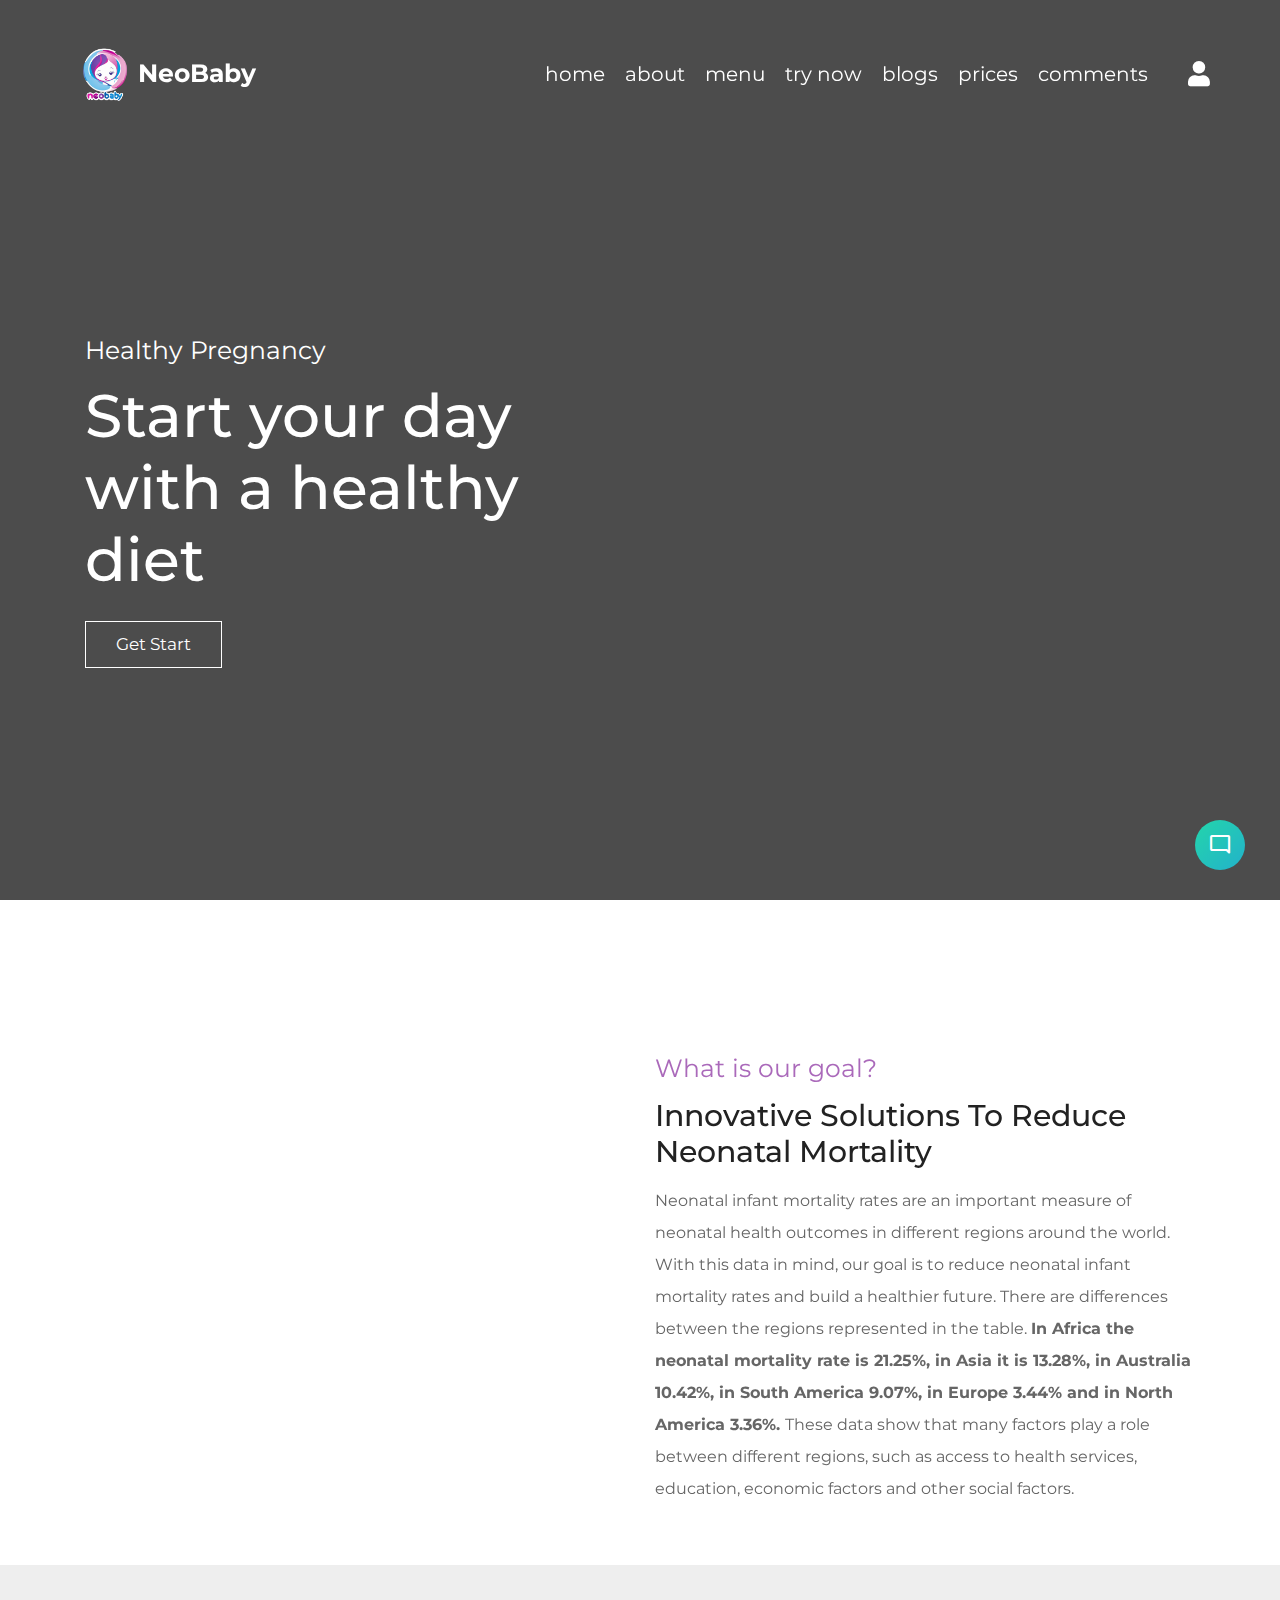
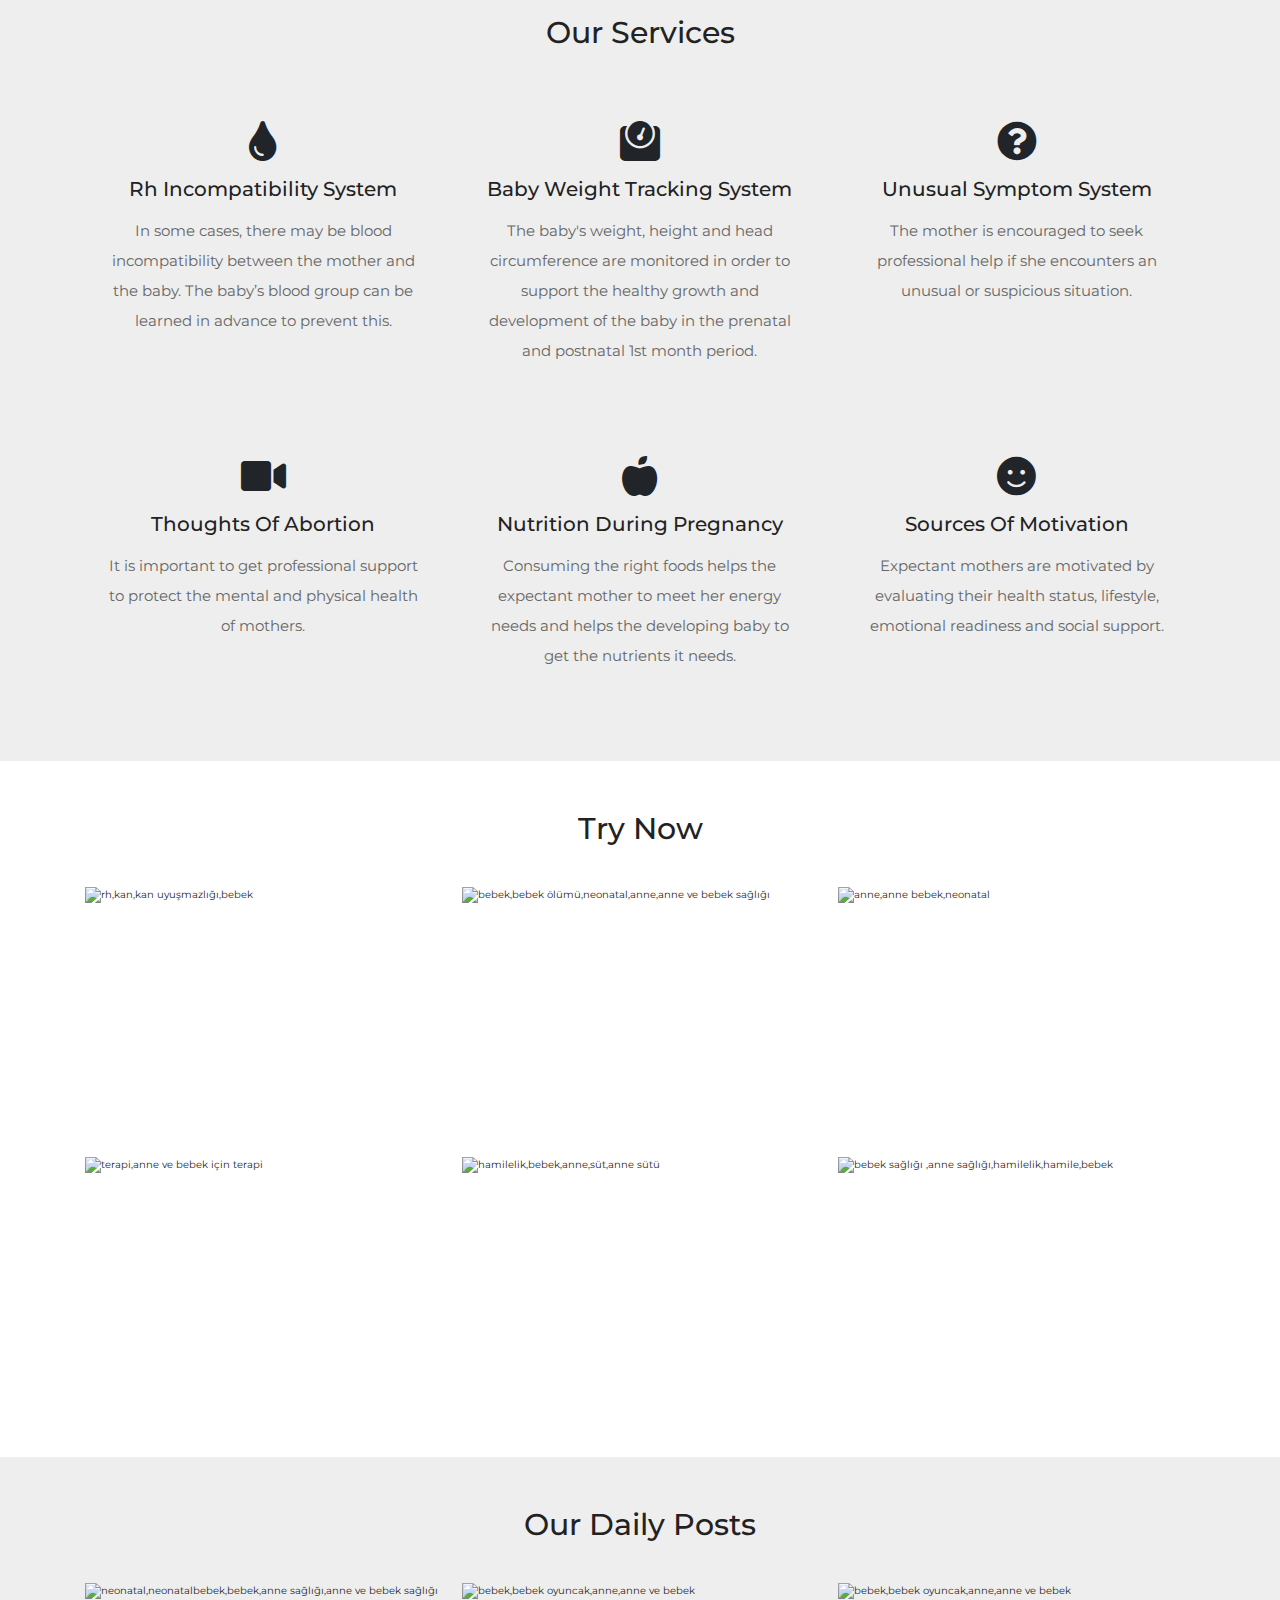
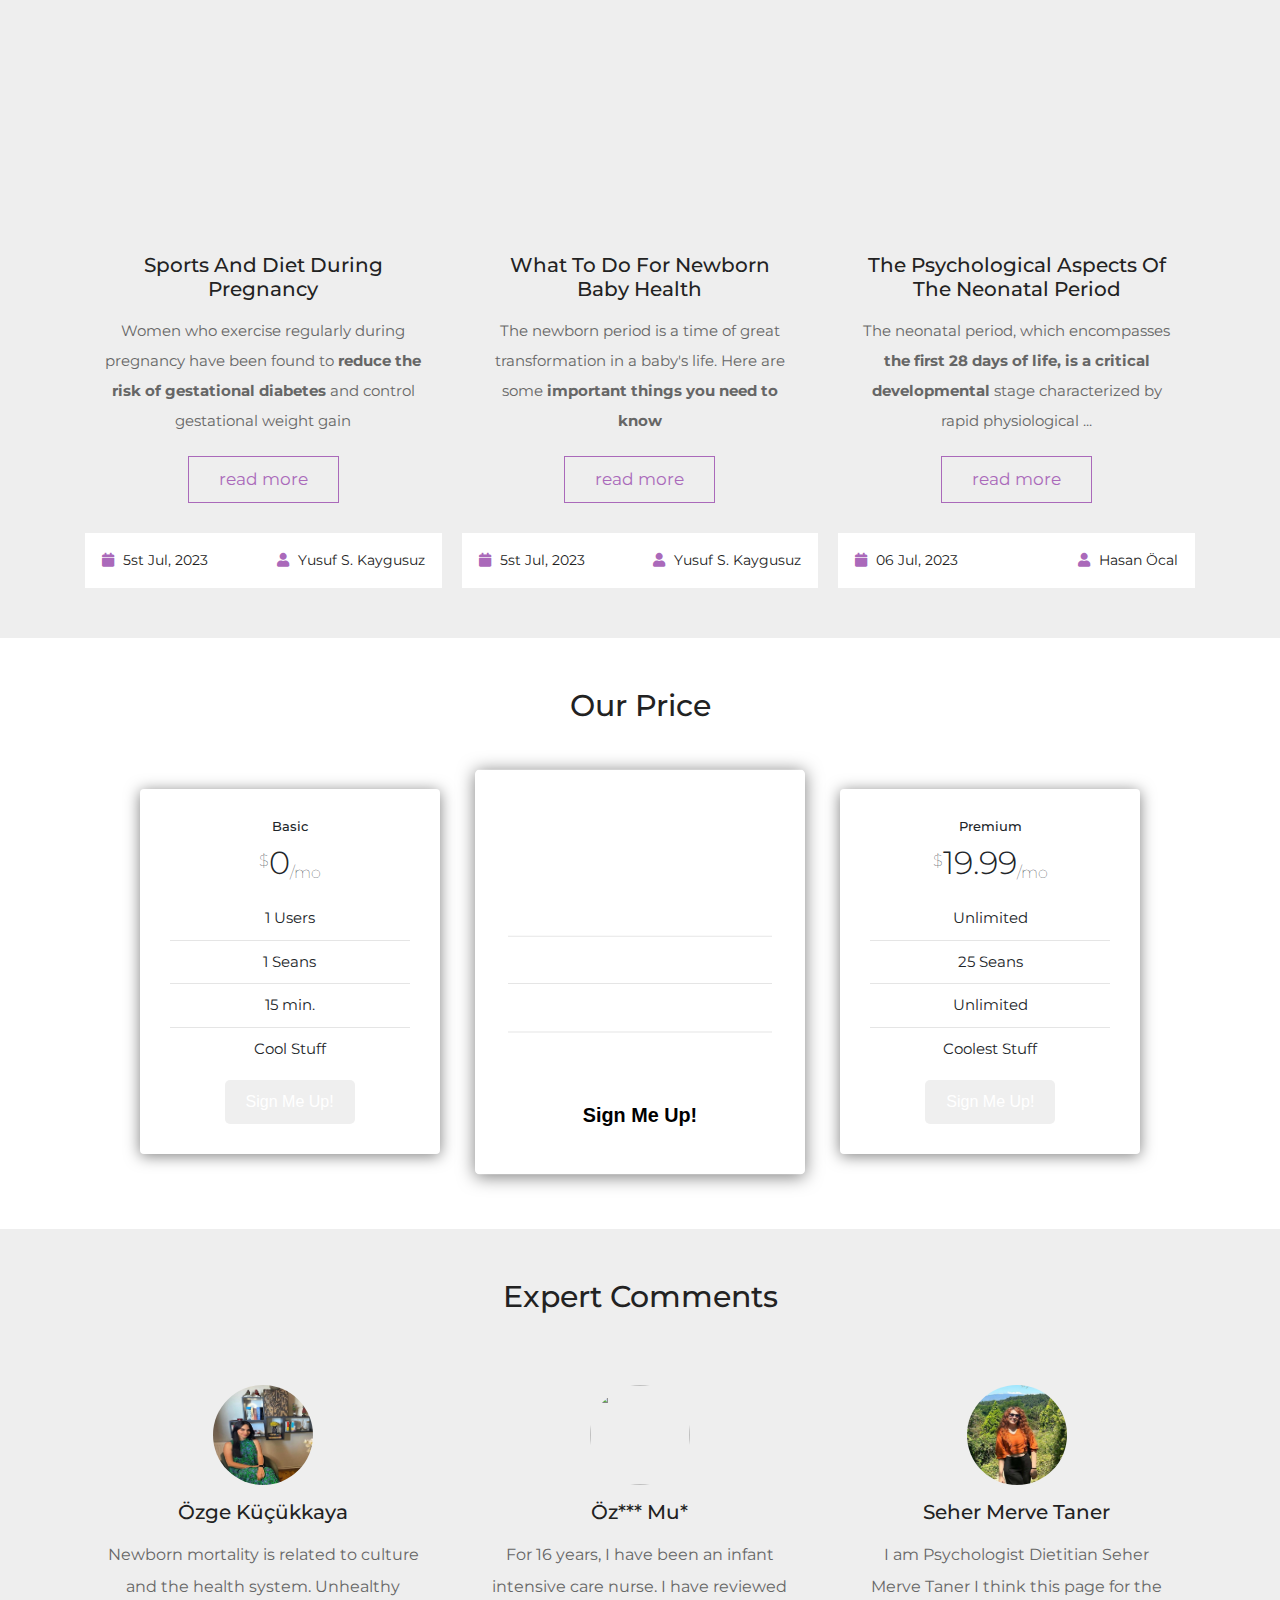
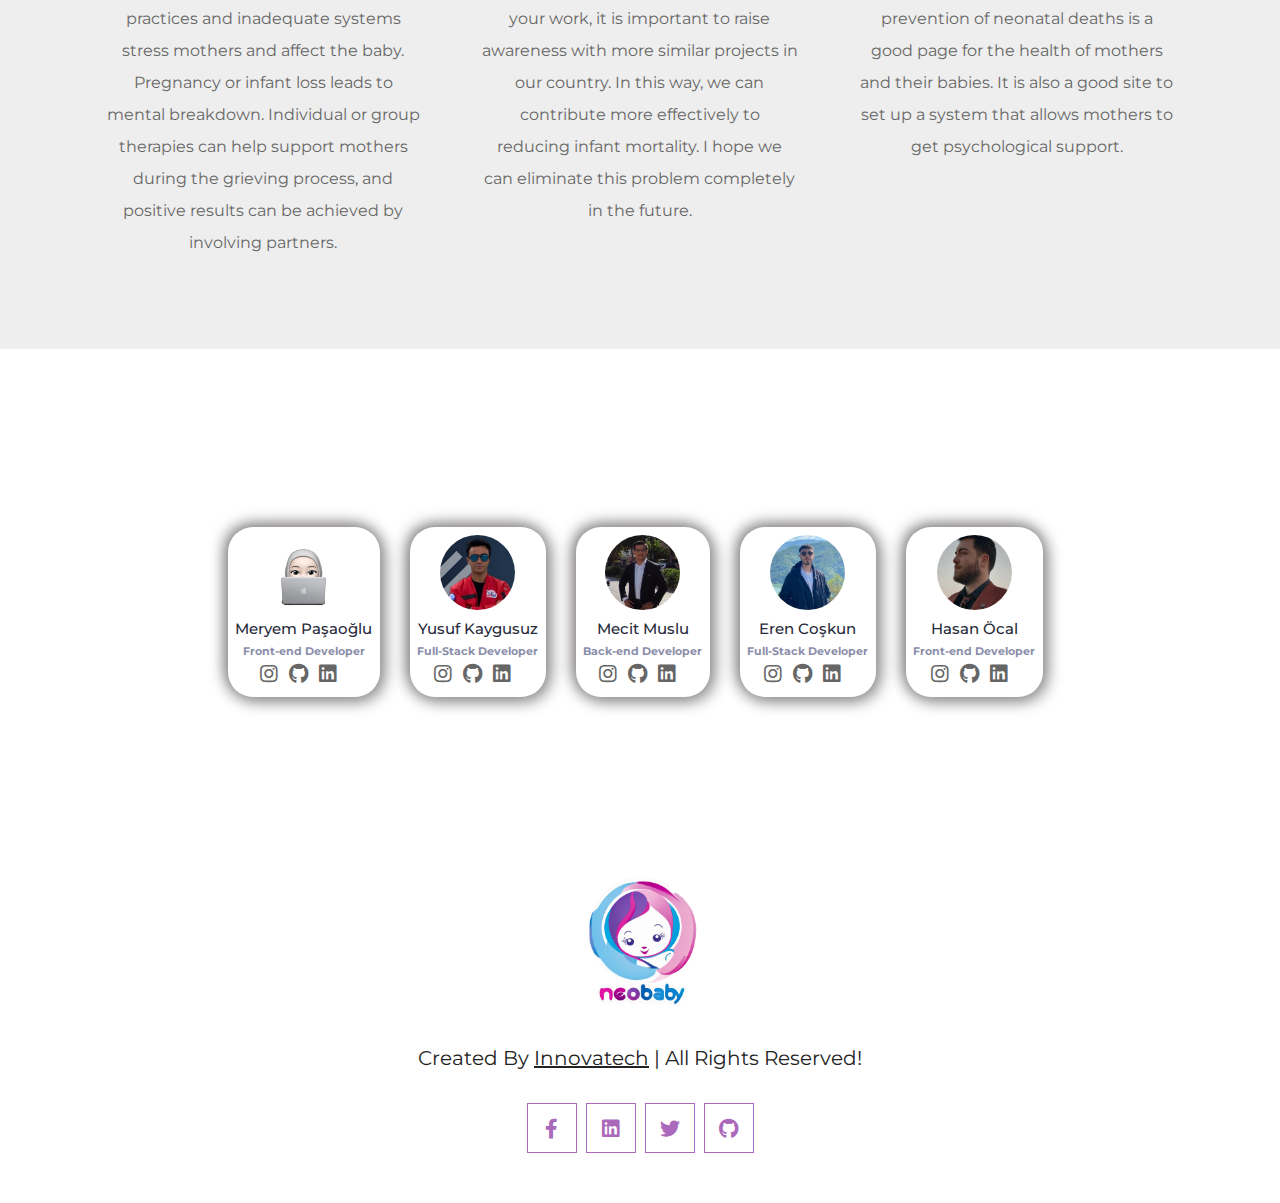
==== commit 07953832: "Logo_changing" ====
--- a/index.html
+++ b/index.html
@@ -56,7 +56,7 @@
 
          <div class="row align-items-center">
 
-            <a href="#" class="logo mr-auto"> <i class="fas fa-baby"></i> NeoBaby </a>
+            <img id="team_logo" src="./images/neobaby_Logo.png" alt=""> <a href="#" class="logo mr-auto"> NeoBaby </a>
 
             <nav class="nav">
                <a href="#home">home</a>
@@ -397,7 +397,7 @@
              <li>Cool Stuff</li>
            </ul>
        
-           <button url='#' class='polyFirst poly2'>Sign Me Up!</button>
+           <button  onclick="window.location.href='./Video_Support/meetings.html'" class='polyFirst poly2'>Sign Me Up!</button>
          </div>
        
          <div class='price-plan fancy'>
@@ -410,7 +410,7 @@
              <li>Cooler Stuff</li>
            </ul>
        
-           <button url='#' class='polyFourth poly3'>Sign Me Up!</button>
+           <button  onclick="window.location.href='./Video_Support/meetings.html'" class='polyFourth poly3'>Sign Me Up!</button>
          </div>
        
          <div class='price-plan'>
@@ -423,7 +423,7 @@
              <li>Coolest Stuff</li>
            </ul>
        
-           <button url='#' class='polyFirst poly3'>Sign Me Up!</button>
+           <button onclick="window.location.href='./Video_Support/meetings.html'" class='polyFirst poly3'>Sign Me Up!</button>
          </div>
        </div>
       
@@ -570,7 +570,10 @@
    <!-- footer section starts  -->
    <section class="footer container">
 
-      <a href="#" class="logo"> <i class="fas fa-baby"></i> NeoBaby </a>
+      <img style="width:15% ;" src="./images/neobaby_Logo.png" alt="">
+      <!-- 
+      <a href="#" style="display:block ;" class="logo"> NeoBaby </a>
+      -->
       <p class="credit"> created by <span>Innovatech</span> | all rights reserved! </p>
       <div class="share">
          <a href="#" class="fab fa-facebook-f"></a>
--- a/css/style.css
+++ b/css/style.css
@@ -103,6 +103,10 @@
 
 .header #menu-btn {
     display: none;
+}
+
+.header #team_logo{
+    width: 6%;
 }
 
 .login-form {
@@ -675,7 +679,7 @@
     background-position-x: 45%
 }
 
-@media(max-width: 991px) {
+@media(max-width: 992px) {
     html {
         font-size: 55%;
         scroll-padding-top: 8rem
@@ -688,7 +692,13 @@
     section {
         padding: 3rem 0
     }
-}
+
+    #team_logo{
+        display: none;
+    }
+}
+
+
 
 @media(max-width: 768px) {
 
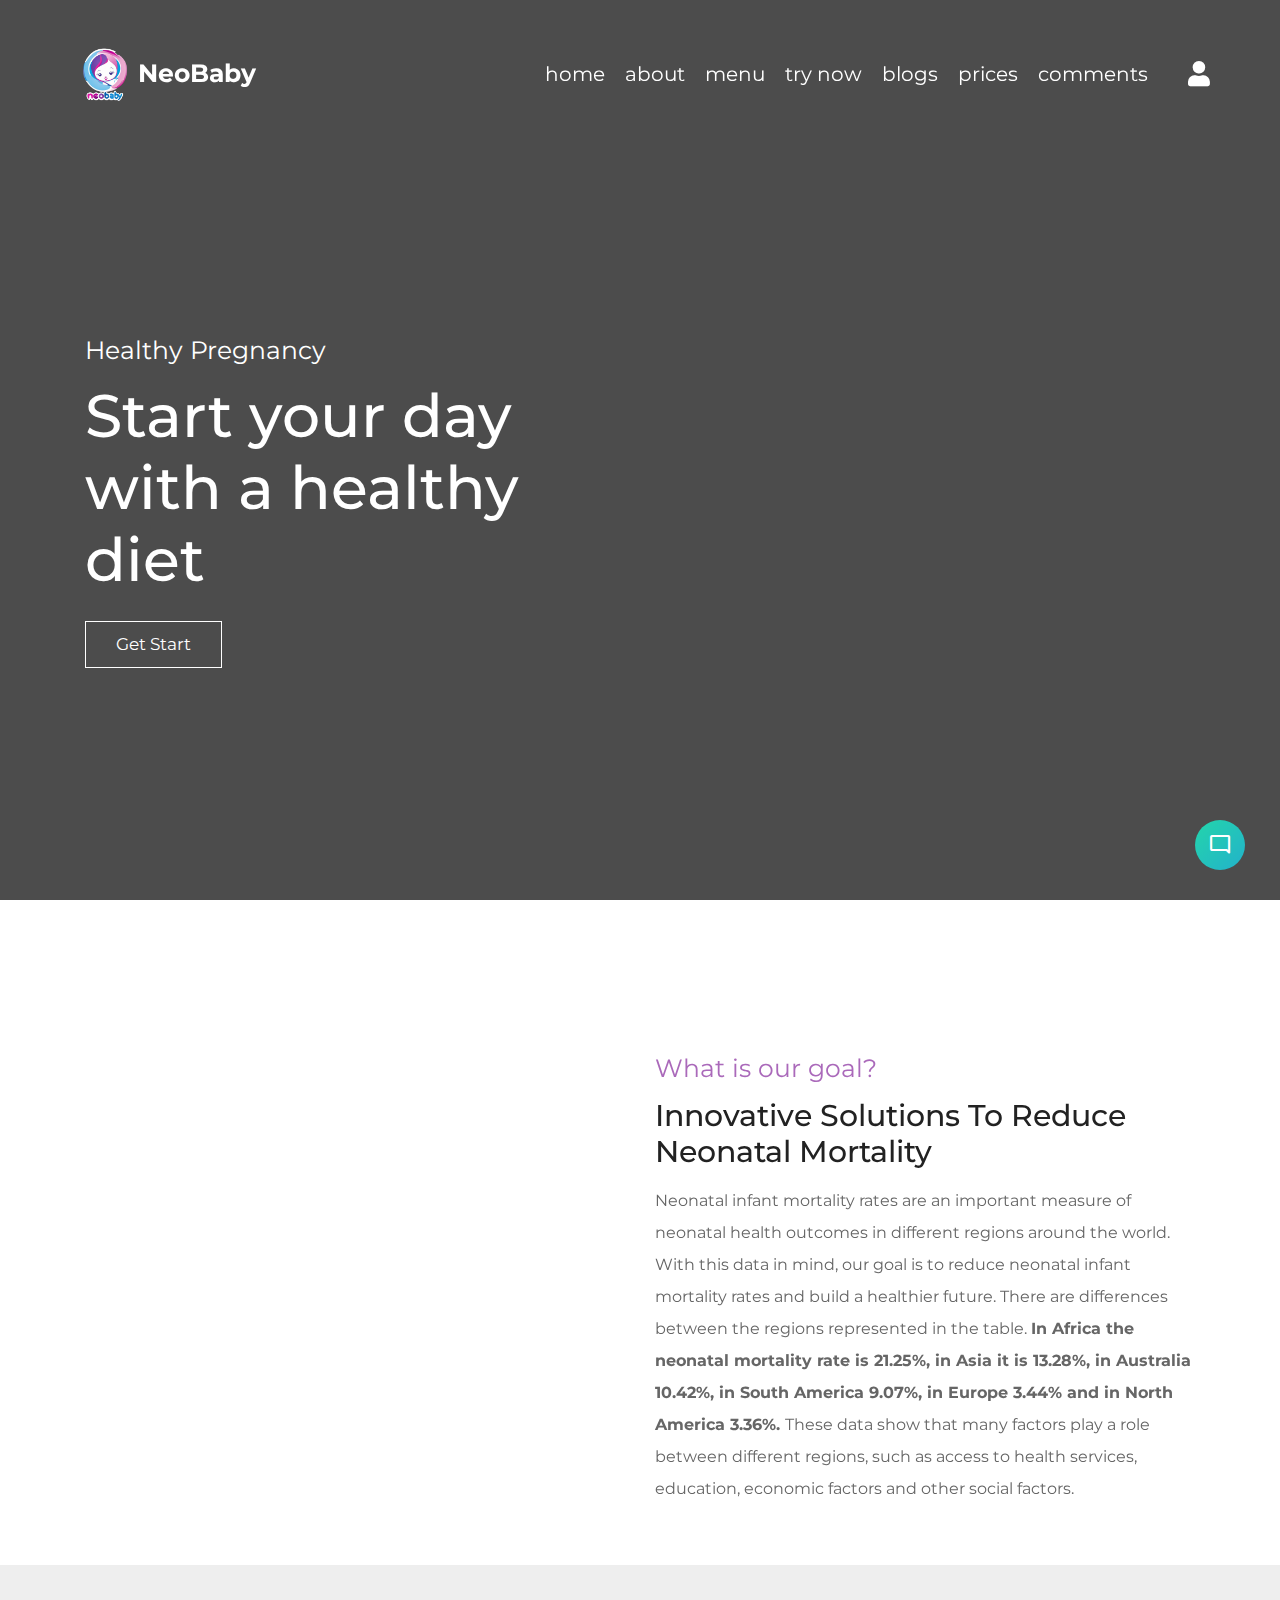
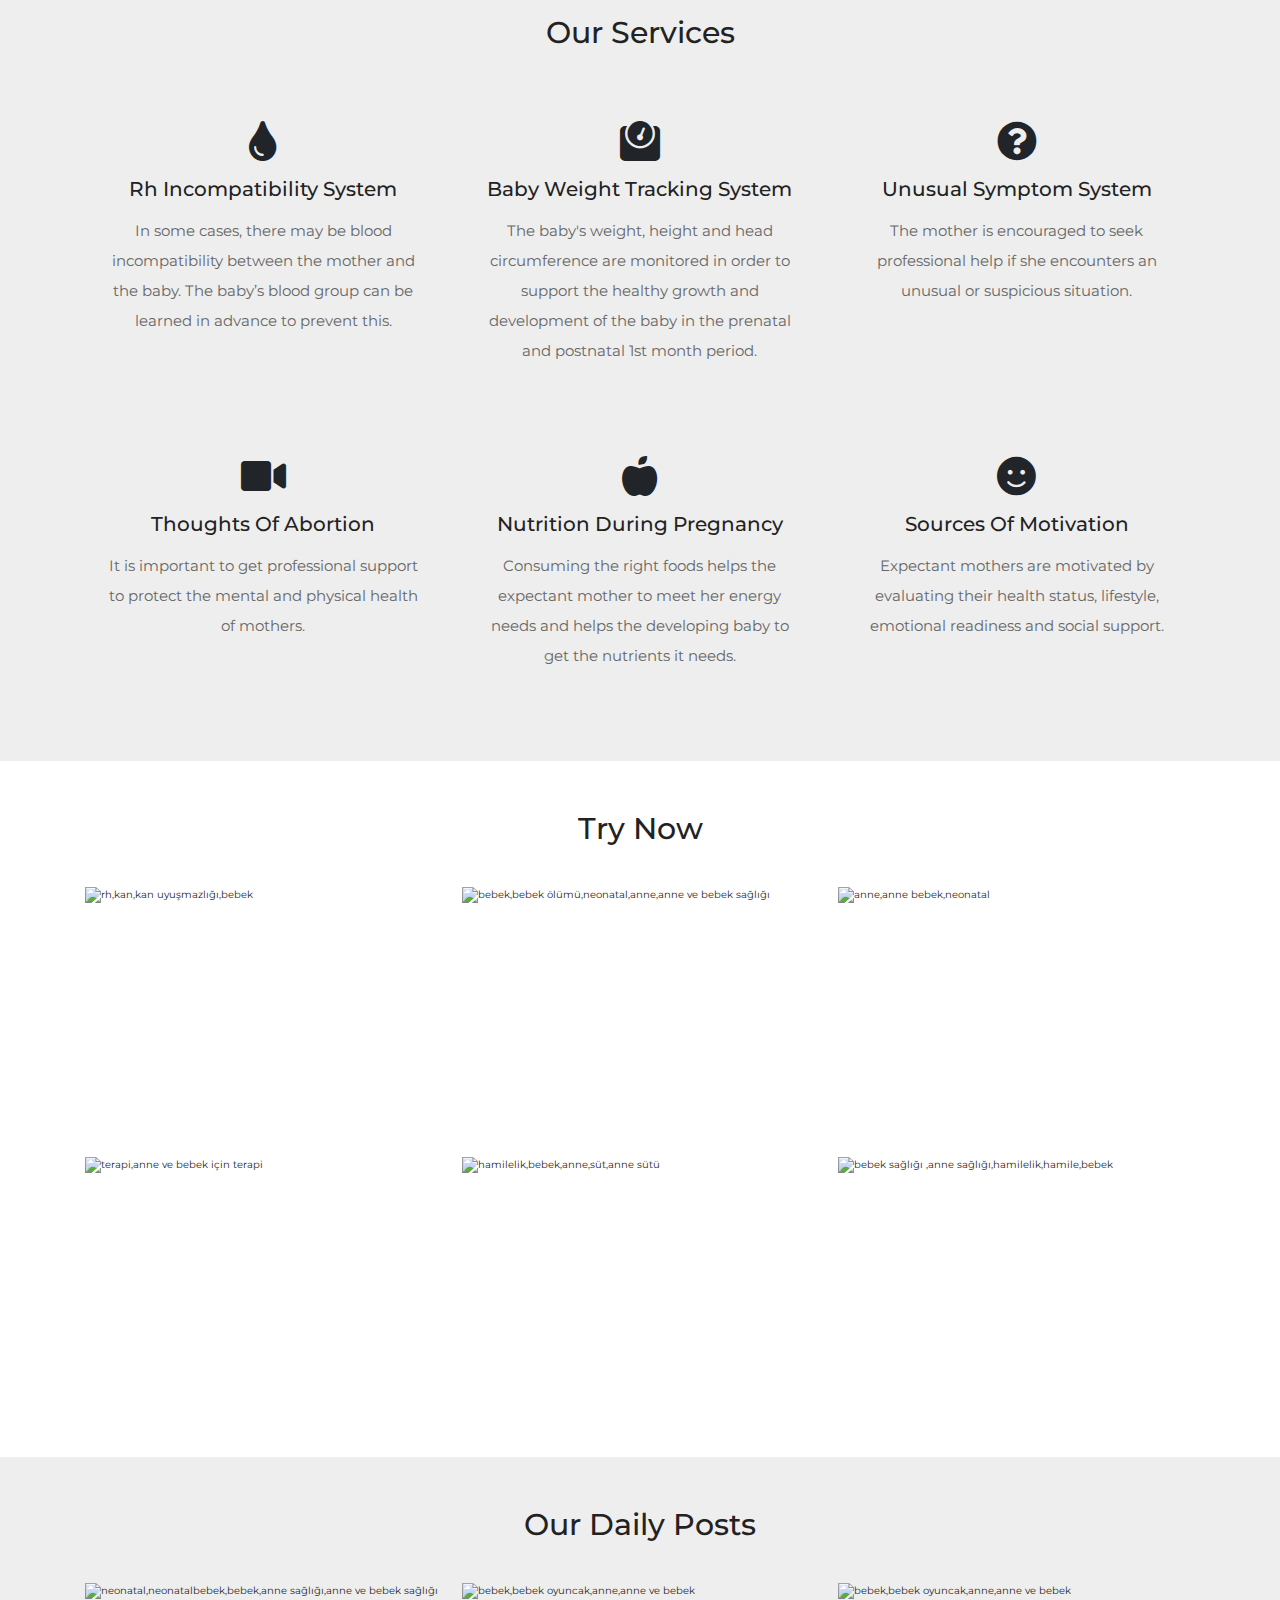
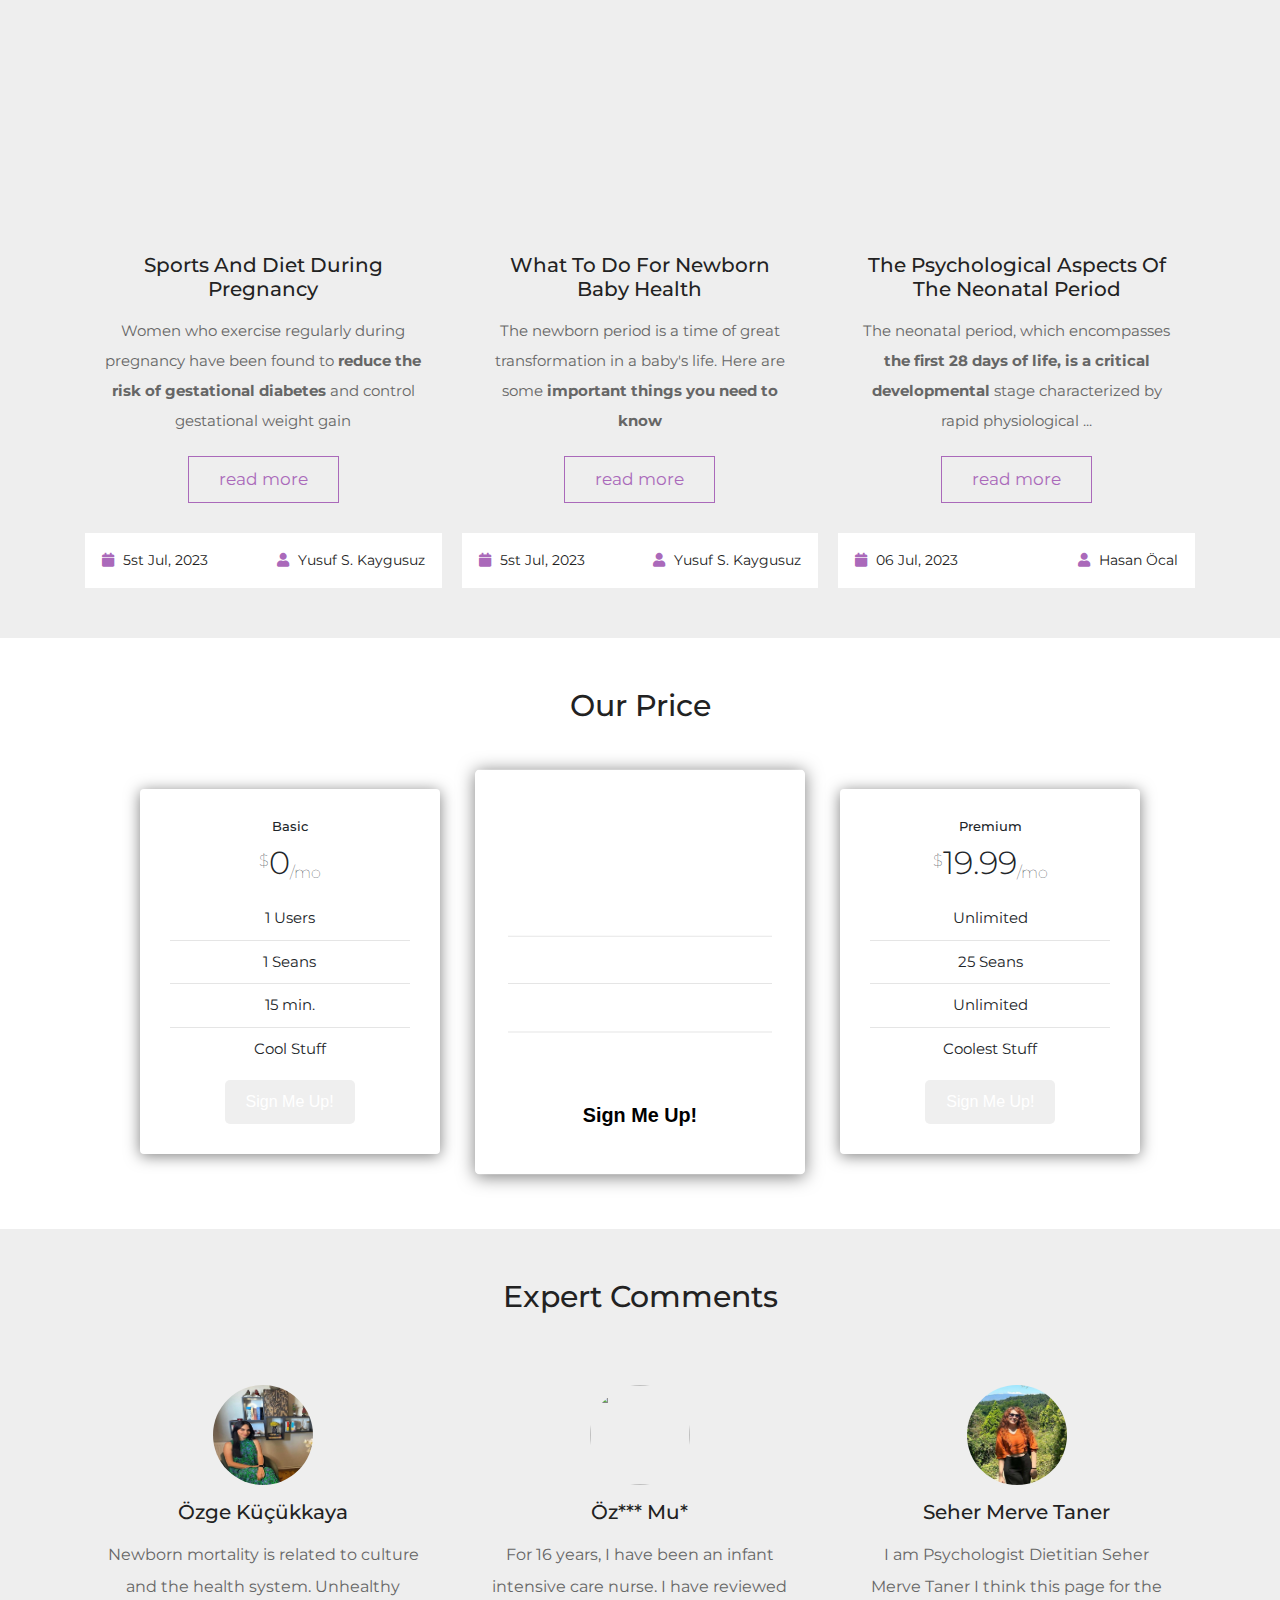
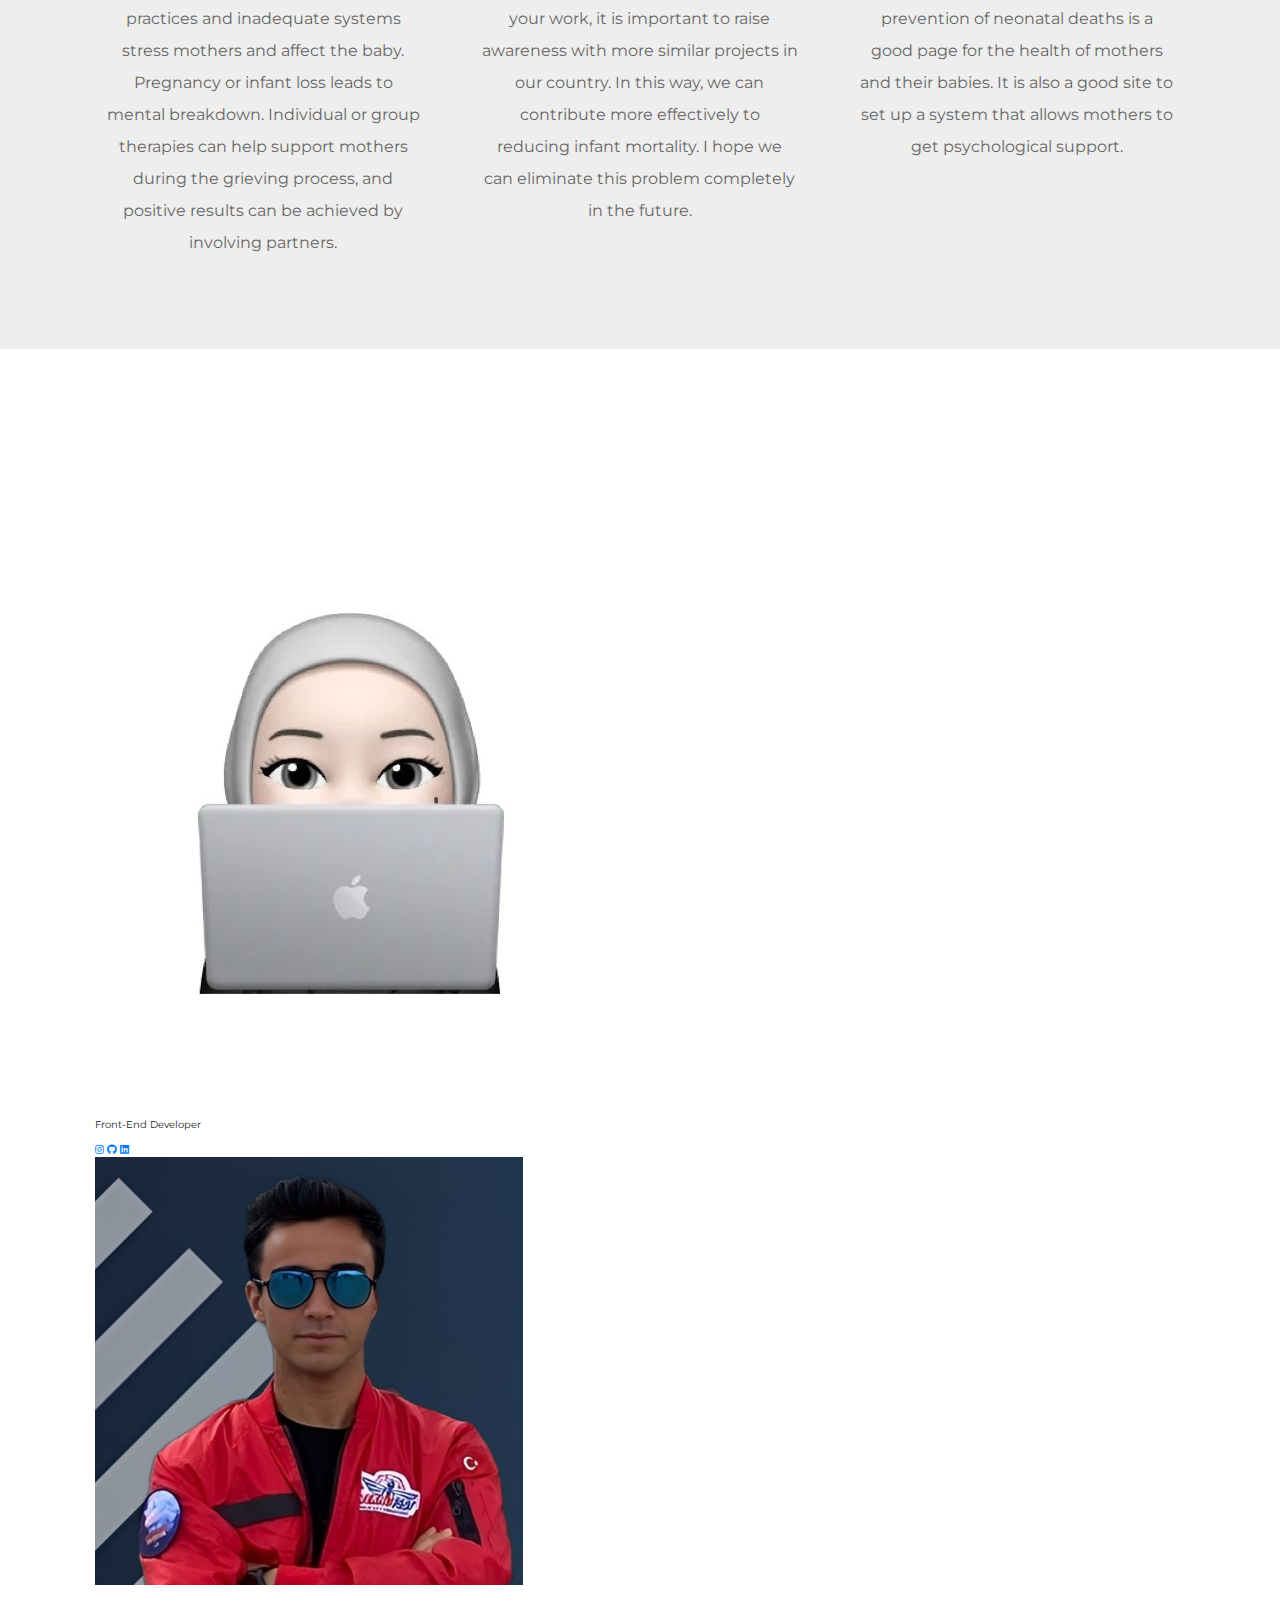
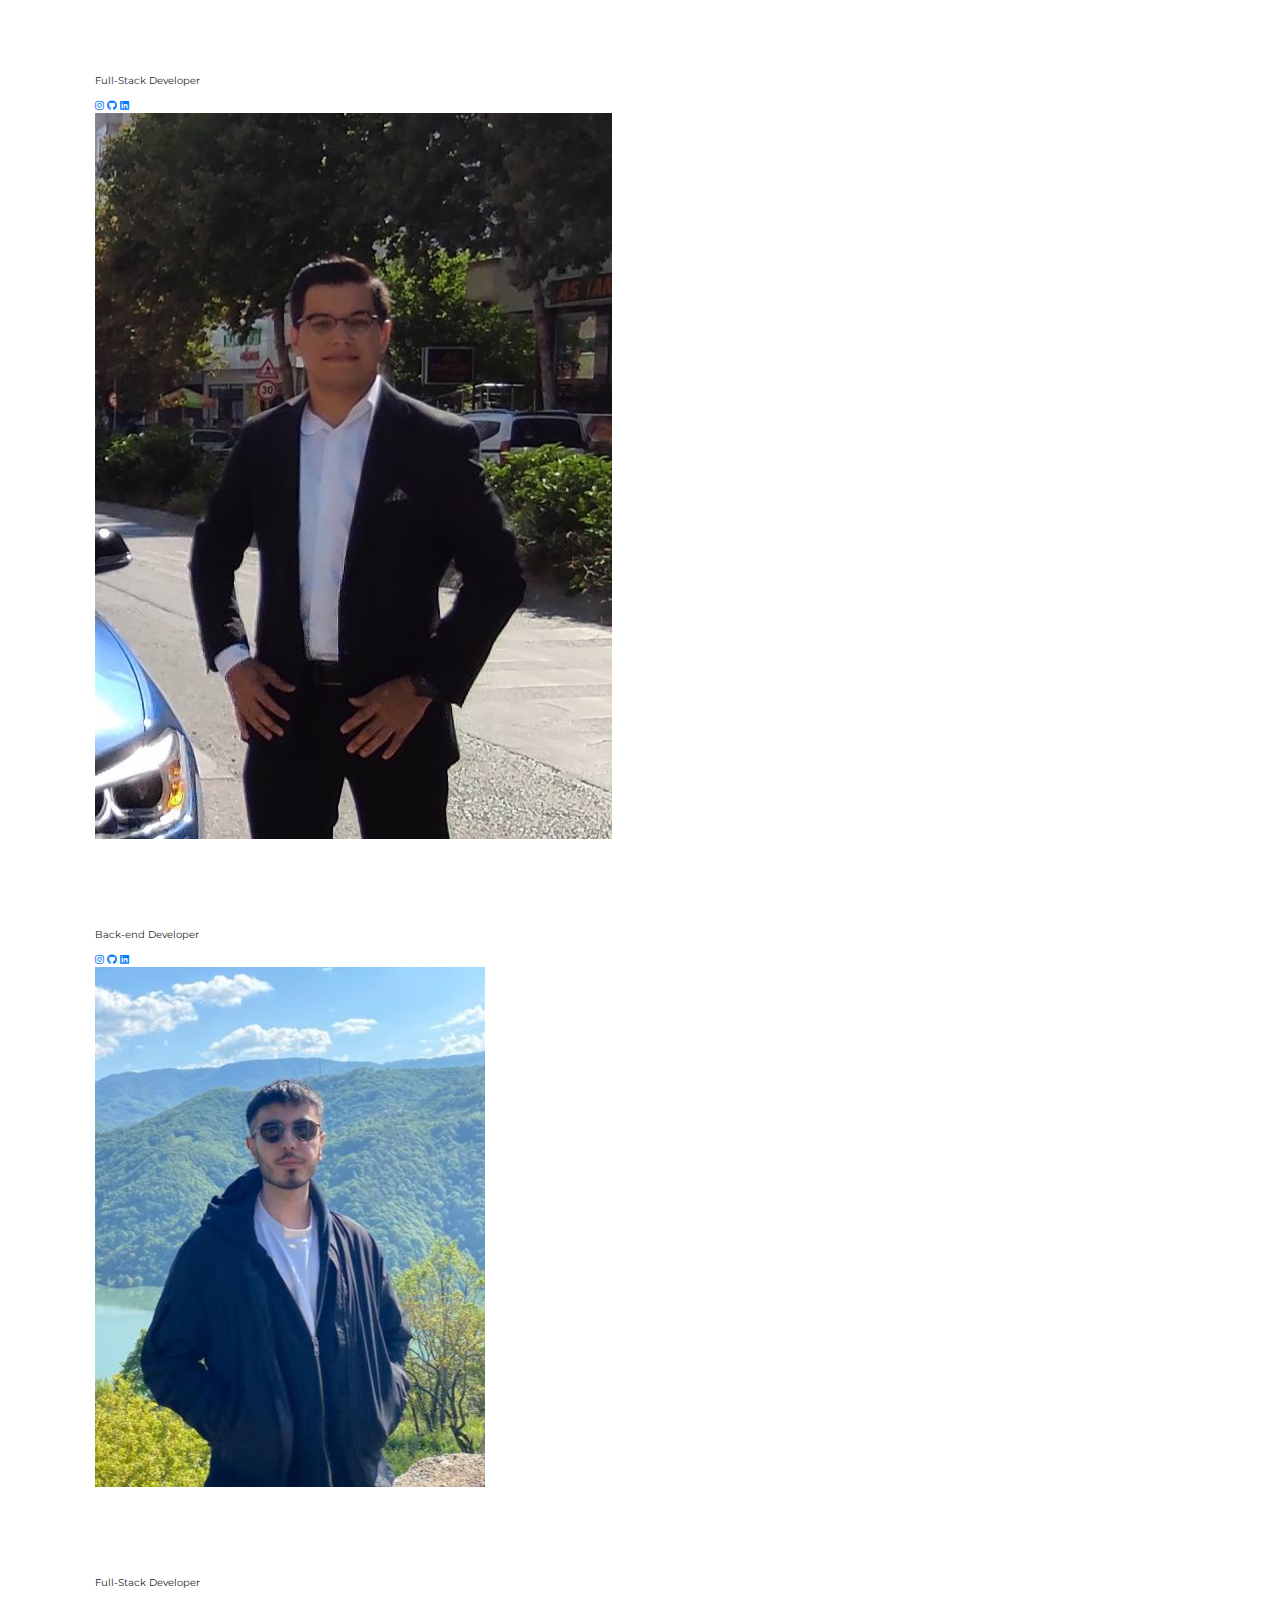
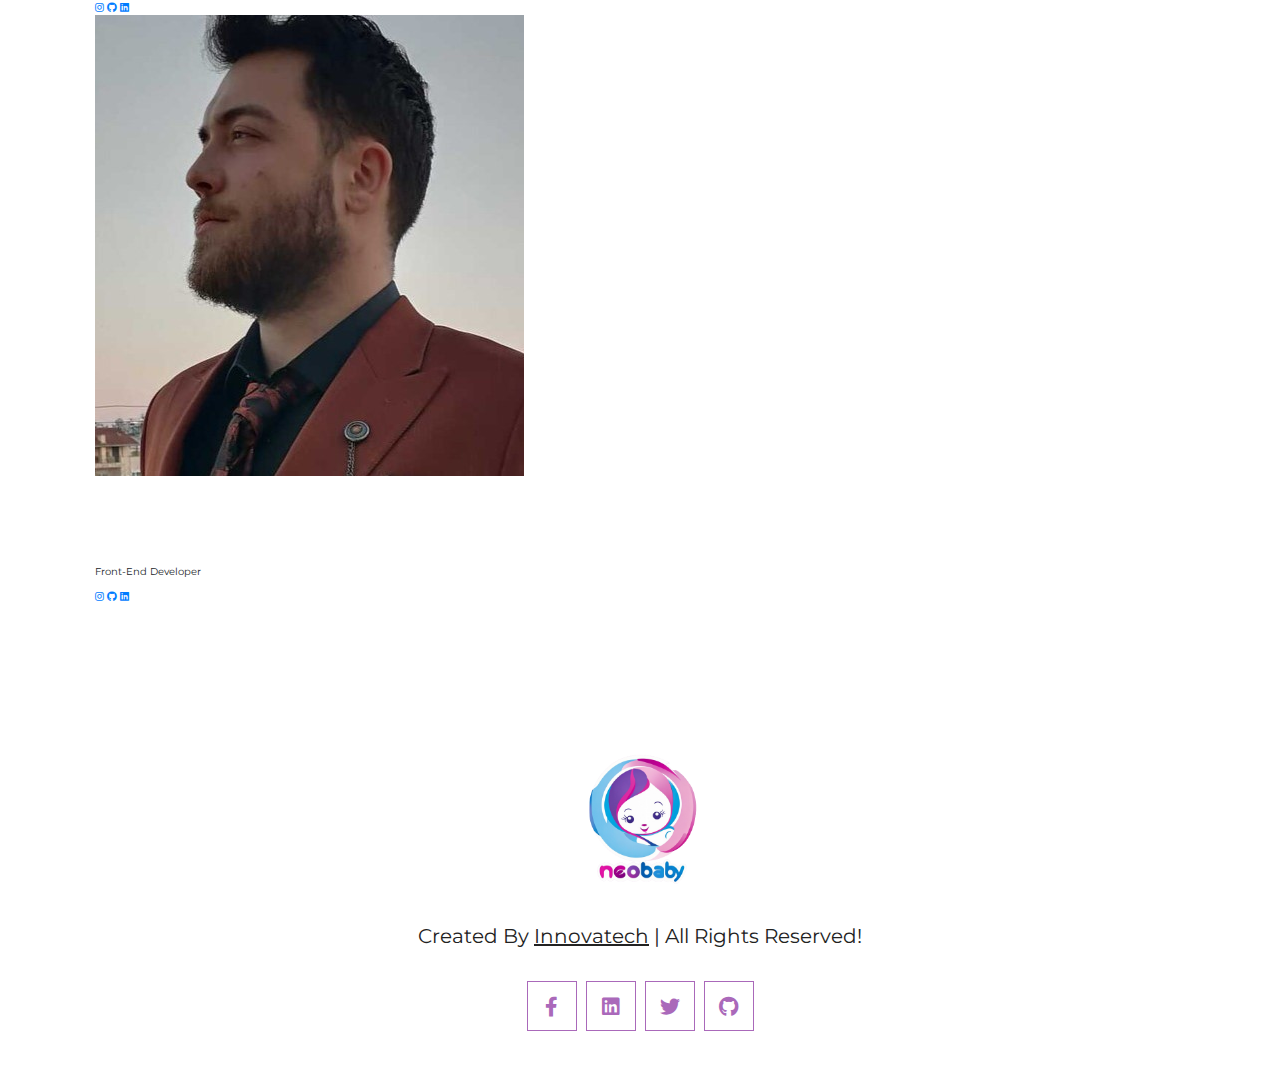
==== commit 0ae08e72: "Update index.html" ====
--- a/index.html
+++ b/index.html
@@ -487,83 +487,93 @@
    <section class="team-member">
       <div class="container">
          <h3>Innovatech Team Members</h3>
-  <div class="drop-container" id="drop-items">
-    <div class="drop__card">
-      <div class="drop__data">
-        <img src="./images/members/meryem.jpg" alt="Meryem Paşaoğlu" class="drop__img">
-        <div>
-          <h1 class="drop__name">Meryem Paşaoğlu</h1>
-          <span class="drop__profession">Front-end Developer</span>
-        </div>
-      </div>
-      <div class="drop__contact">
-         <a href="#" class="drop__social"><i class='fab fa-instagram'></i></a>
-         <a href="https://github.com/mry7" class="drop__social"><i class='fab fa-github'></i></a>
-         <a href="https://www.linkedin.com/in/meryem-pa%C5%9Fao%C4%9Flu-9a6809235/" class="drop__social"><i class='fab fa-linkedin'></i></a>
-      </div>
-    </div>
-
-    <div class="drop__card">
-      <div class="drop__data">
-        <img src="images/members/ysf.jpg" alt="Yusuf Kaygusuz" class="drop__img">
-        <div>
-          <h1 class="drop__name">Yusuf Kaygusuz</h1>
-          <span class="drop__profession">Full-Stack Developer</span>
-        </div>
-      </div>
-      <div class="drop__contact">
-         <a href="https://www.instagram.com/yusufskaygusuz/" class="drop__social"><i class='fab fa-instagram'></i></a>
-         <a href="https://github.com/YusufsKaygusuz" class="drop__social"><i class='fab fa-github'></i></a>
-         <a href="https://www.linkedin.com/in/yusuf-sami-k-69b992230/" class="drop__social"><i class='fab fa-linkedin'></i></a>
-      </div>
-    </div>
-
-    <div class="drop__card">
-      <div class="drop__data">
-        <img src="./images/members/mecit.jpg" alt="Mecit Muslu" class="drop__img">
-        <div>
-          <h1 class="drop__name">Mecit Muslu</h1>
-          <span class="drop__profession">Back-end Developer</span>
-        </div>
-      </div>
-      <div class="drop__contact">
-         <a href="https://www.instagram.com/mecit.muslu29/" class="drop__social"><i class='fab fa-instagram'></i></a>
-         <a href="https://github.com/beymec5353" class="drop__social"><i class='fab fa-github'></i></a>
-         <a href="https://www.linkedin.com/in/mecitmuslu/" class="drop__social"><i class='fab fa-linkedin'></i></a>
-      </div>
-    </div>
-
-    <div class="drop__card">
-      <div class="drop__data">
-        <img src="./images/members/eren.png" alt="Eren Coşkun" class="drop__img">
-        <div>
-          <h1 class="drop__name">Eren Coşkun</h1>
-          <span class="drop__profession">Full-Stack Developer</span>
-        </div>
-      </div>
-      <div class="drop__contact">
-         <a href="https://www.instagram.com/erencsknn/" class="drop__social"><i class='fab fa-instagram'></i></a>
-         <a href="https://github.com/erencsknn" class="drop__social"><i class='fab fa-github'></i></a>
-         <a href="https://www.linkedin.com/in/erencoskun14/" class="drop__social"><i class='fab fa-linkedin'></i></a>
-      </div>
-    </div>
-
-    <div class="drop__card">
-      <div class="drop__data">
-        <img src="./images/members/hasan_.jpg" alt="Hasan Öcal" class="drop__img">
-        <div>
-          <h1 class="drop__name">Hasan Öcal</h1>
-          <span class="drop__profession">Front-end Developer</span>
-        </div>
-      </div>
-      <div class="drop__contact">
-         <a href="https://www.instagram.com/7ocal/" class="drop__social"><i class='fab fa-instagram'></i></a>
-         <a href="https://github.com/hasanocal7" class="drop__social"><i class='fab fa-github'></i></a>
-         <a href="https://www.linkedin.com/in/hasanocal7/" class="drop__social"><i class='fab fa-linkedin'></i></a>
-      </div>
-    </div>
-  </div>
-</div>
+         <div class="home-container">
+            <div class="profile-card">
+               <div class="img">
+                  <img src="./images/members/meryem.jpg">
+               </div>
+               <div class="caption">
+                  <h3>Meryem Paşaoğlu</h3>
+                  <p>Front-End Developer</p>
+                  <div class="social-links">
+                     <a href="#" class="drop__social"><i class='fab fa-instagram'></i></a>
+                     <a href="https://github.com/mry7" class="drop__social"><i class='fab fa-github'></i></a>
+                     <a href="https://www.linkedin.com/in/meryem-pa%C5%9Fao%C4%9Flu-9a6809235/" class="drop__social"><i
+                           class='fab fa-linkedin'></i></a>
+                  </div>
+               </div>
+            </div>
+
+
+            <div class="profile-card">
+               <div class="img">
+                  <img src="images/members/ysf.jpg">
+               </div>
+               <div class="caption">
+                  <h3>Yusuf Kaygusuz</h3>
+                  <p>Full-Stack Developer</p>
+                  <div class="social-links">
+                     <a href="https://www.instagram.com/yusufskaygusuz/" class="drop__social"><i
+                           class='fab fa-instagram'></i></a>
+                     <a href="https://github.com/YusufsKaygusuz" class="drop__social"><i class='fab fa-github'></i></a>
+                     <a href="https://www.linkedin.com/in/yusuf-sami-k-69b992230/" class="drop__social"><i
+                           class='fab fa-linkedin'></i></a>
+                  </div>
+               </div>
+            </div>
+
+
+            <div class="profile-card">
+               <div class="img">
+                  <img src="./images/members/mecit.jpg">
+               </div>
+               <div class="caption">
+                  <h3>Mecit Muslu</h3>
+                  <p>Back-end Developer</p>
+                  <div class="social-links">
+                     <a href="https://www.instagram.com/mecit.muslu29/" class="drop__social"><i
+                           class='fab fa-instagram'></i></a>
+                     <a href="https://github.com/beymec5353" class="drop__social"><i class='fab fa-github'></i></a>
+                     <a href="https://www.linkedin.com/in/mecitmuslu/" class="drop__social"><i
+                           class='fab fa-linkedin'></i></a>
+                  </div>
+               </div>
+            </div>
+            <div class="profile-card">
+               <div class="img">
+                  <img src="./images/members/eren.png">
+               </div>
+               <div class="caption">
+                  <h3>Eren Coşkun</h3>
+                  <p>Full-Stack Developer</p>
+                  <div class="social-links">
+                     <a href="https://www.instagram.com/erencsknn/" class="drop__social"><i
+                           class='fab fa-instagram'></i></a>
+                     <a href="https://github.com/erencsknn" class="drop__social"><i class='fab fa-github'></i></a>
+                     <a href="https://www.linkedin.com/in/erencoskun14/" class="drop__social"><i
+                           class='fab fa-linkedin'></i></a>
+                  </div>
+               </div>
+            </div>
+            <div class="profile-card">
+               <div class="img">
+                  <img src="./images/members/hasan_.jpg">
+               </div>
+               <div class="caption">
+                  <h3>Hasan Öcal</h3>
+                  <p>Front-End Developer</p>
+                  <div class="social-links">
+                     <a href="https://www.instagram.com/7ocal/" class="drop__social"><i
+                           class='fab fa-instagram'></i></a>
+                     <a href="https://github.com/hasanocal7" class="drop__social"><i class='fab fa-github'></i></a>
+                     <a href="https://www.linkedin.com/in/hasanocal7/" class="drop__social"><i
+                           class='fab fa-linkedin'></i></a>
+
+                  </div>
+               </div>
+            </div>
+         </div>
+      </div>
    </section>
    <!-- team-member section ends -->
 
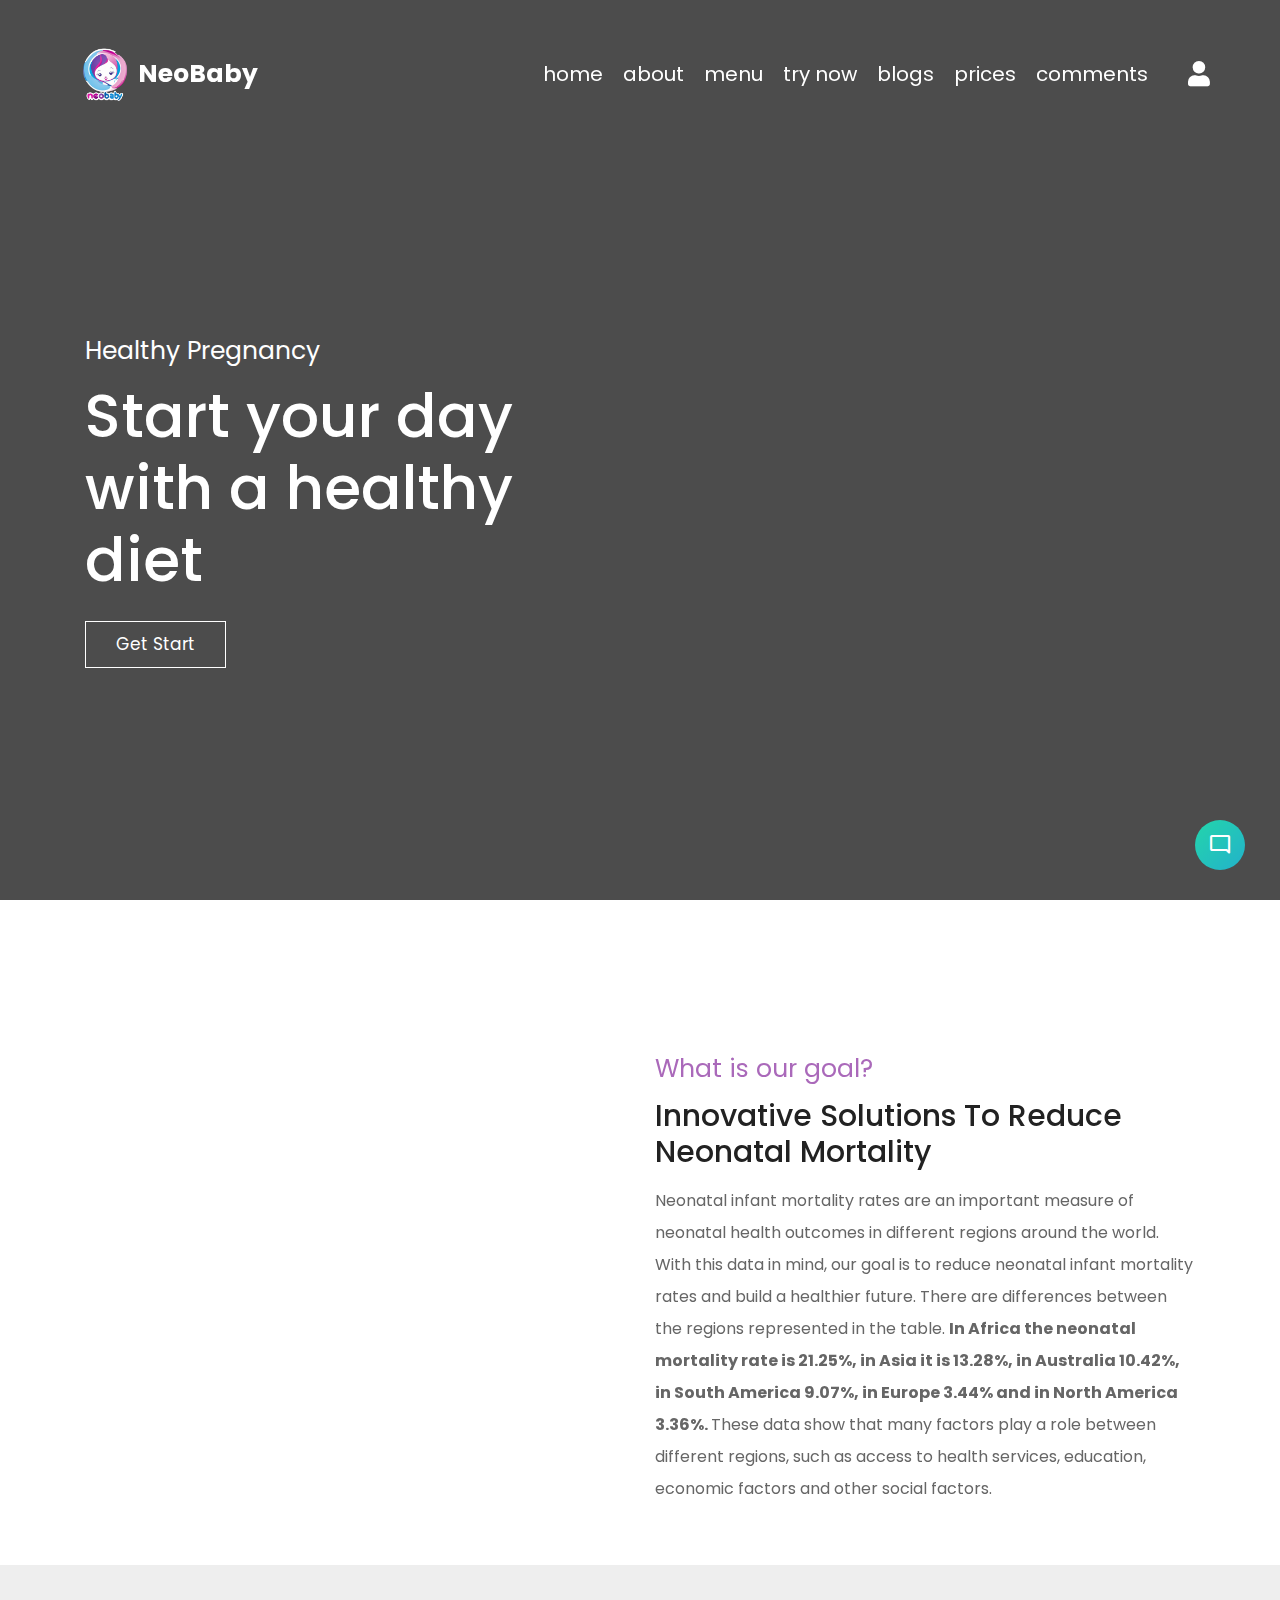
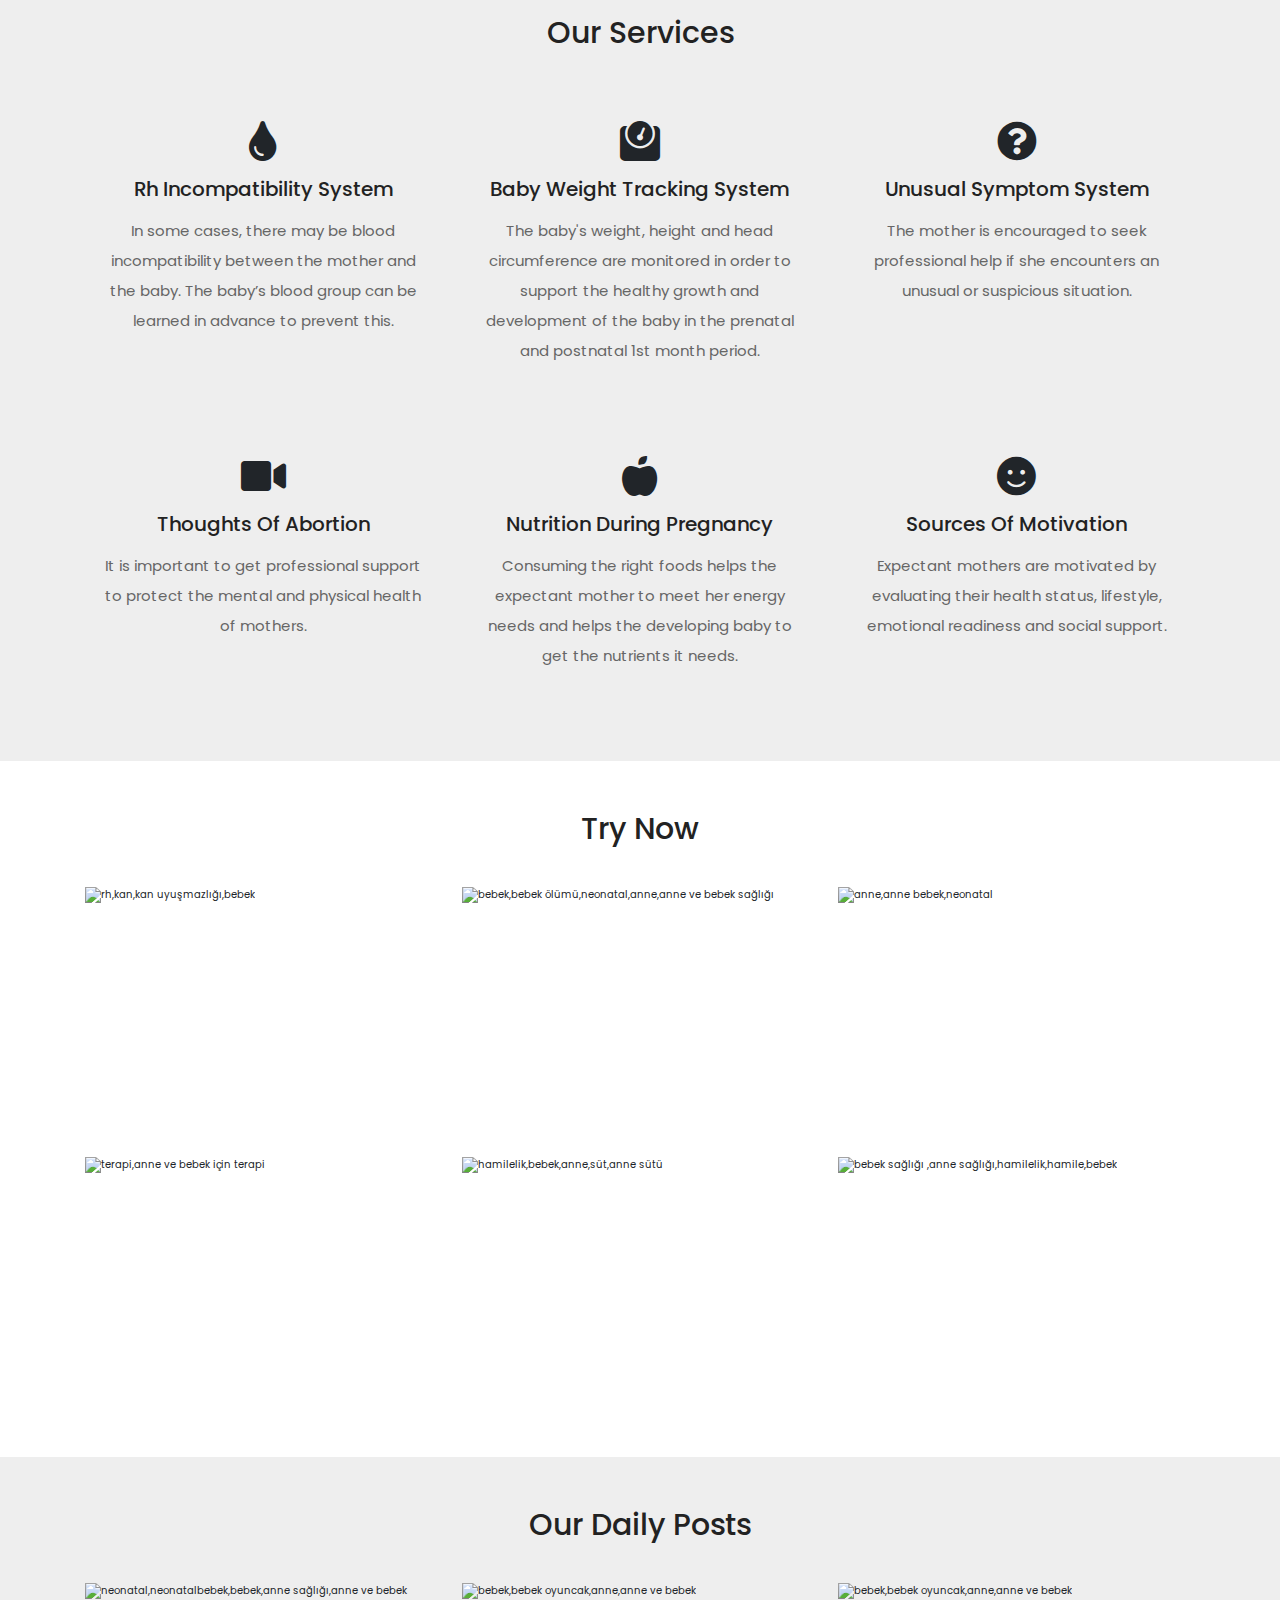
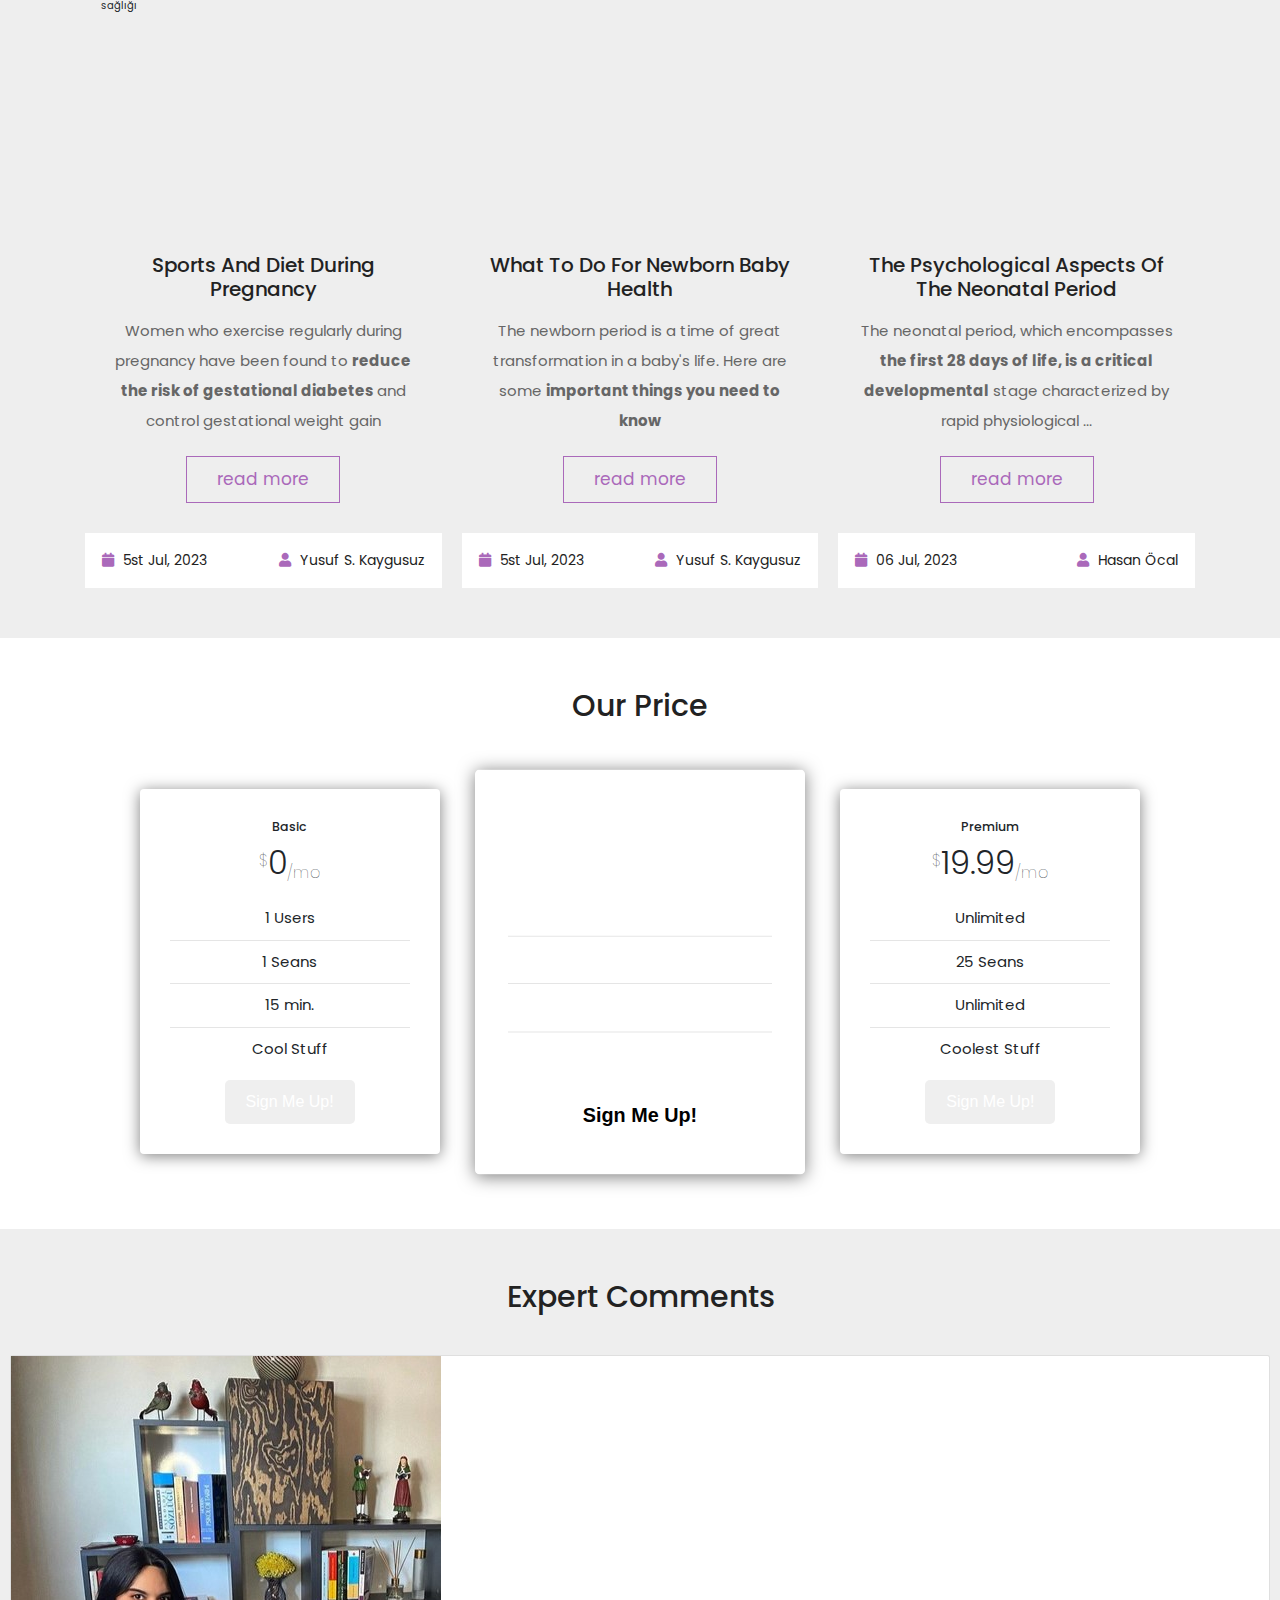
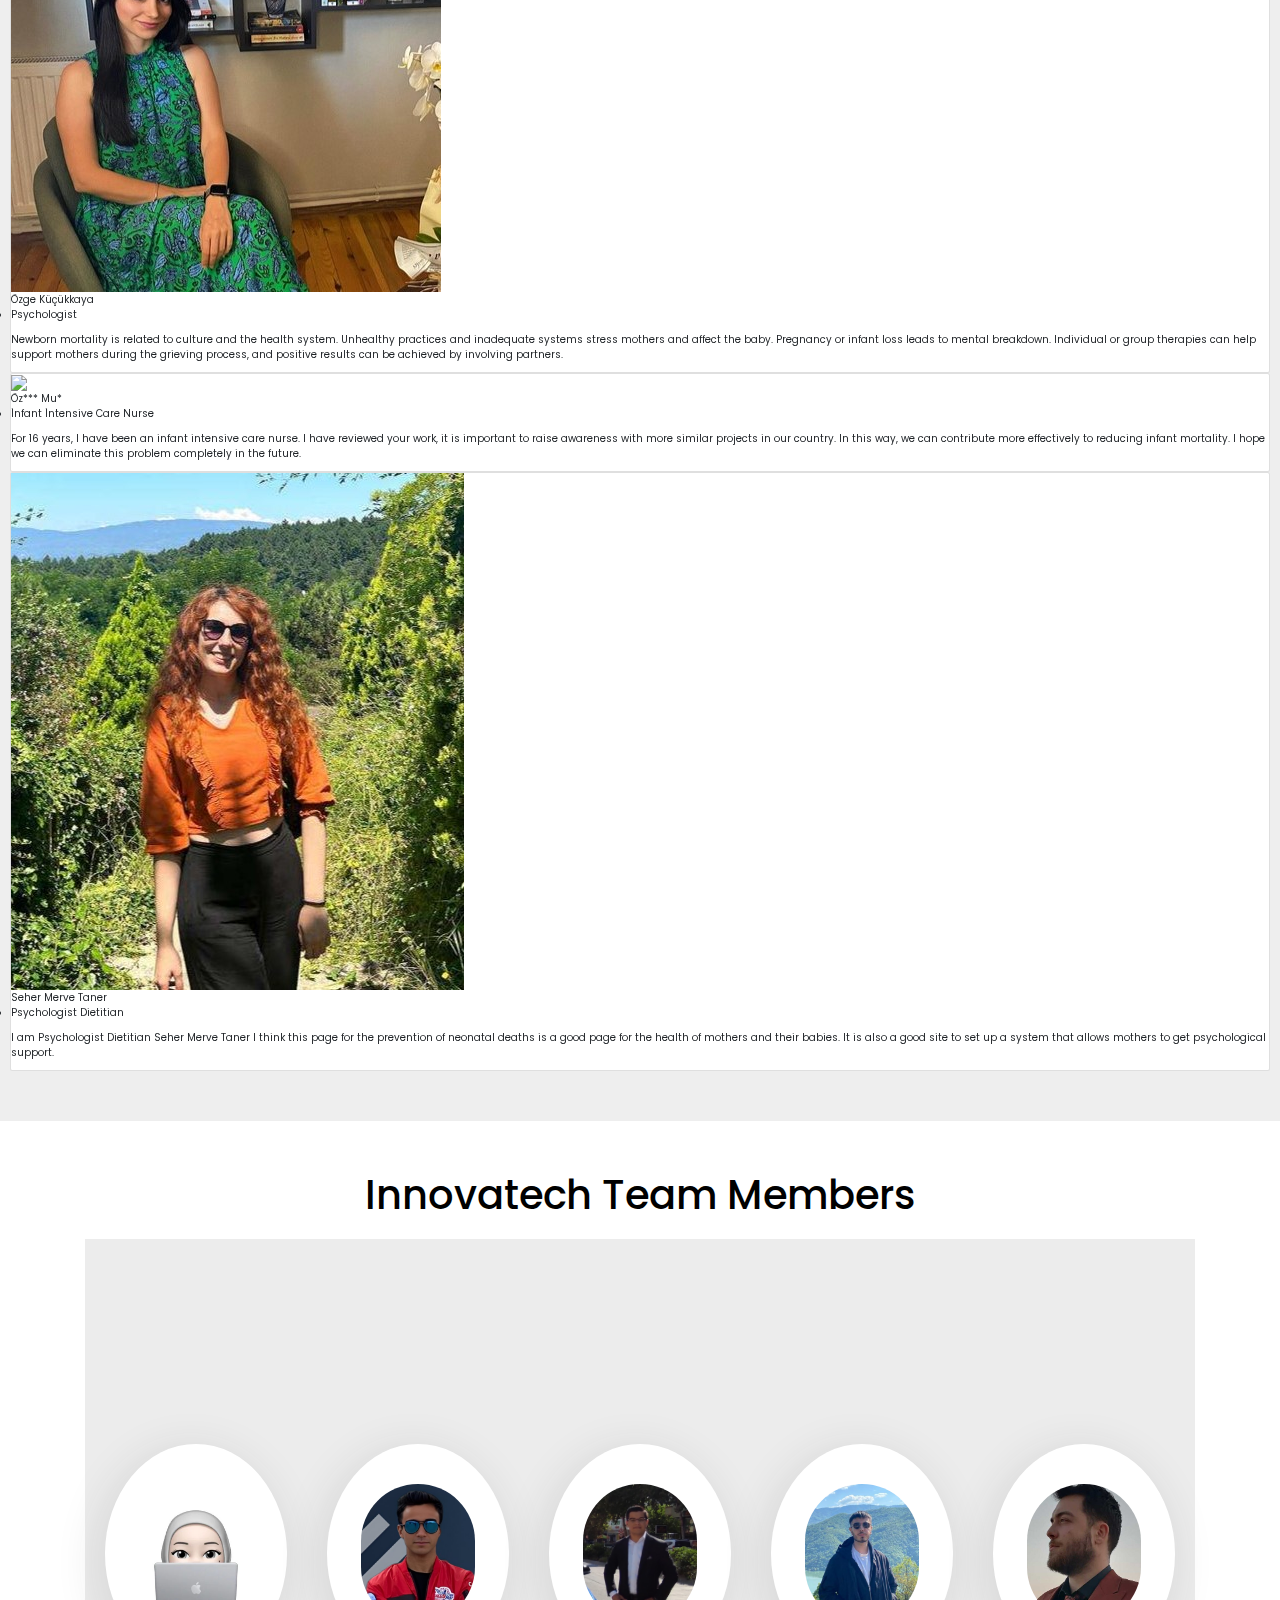
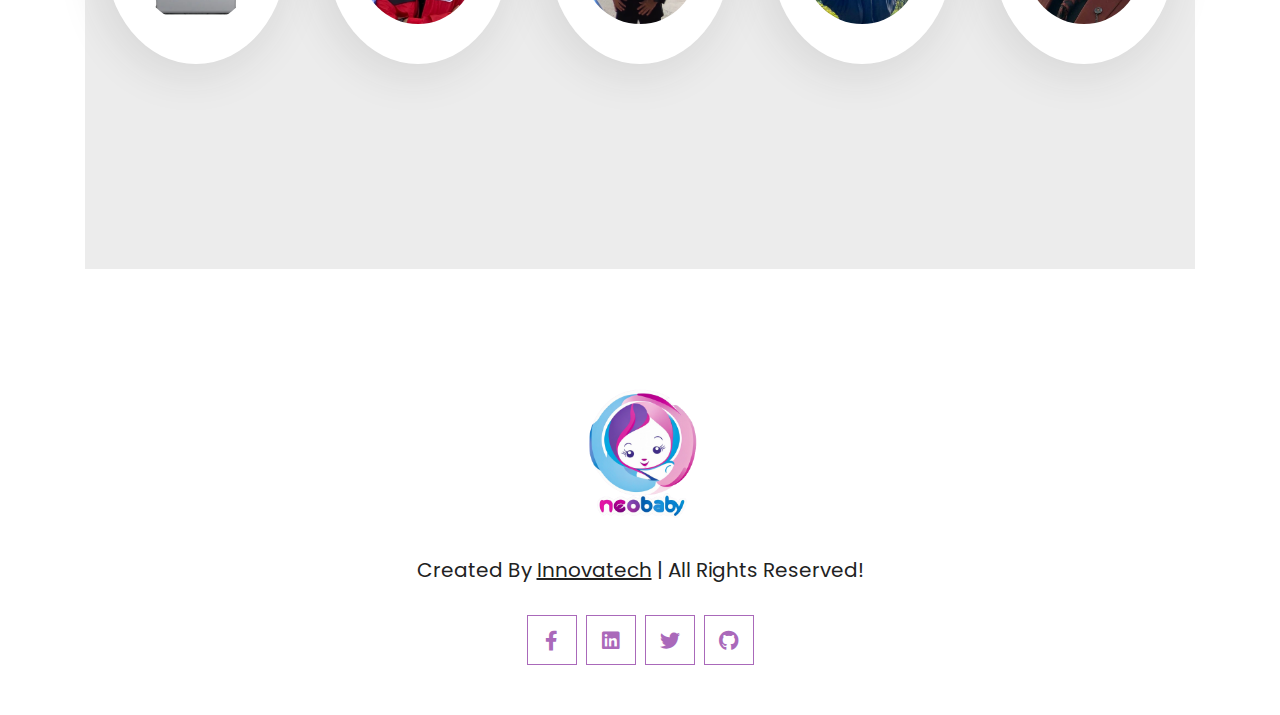
==== commit 01027352: "Update index.html" ====
--- a/index.html
+++ b/index.html
@@ -431,57 +431,89 @@
 
    <!-- price section ends -->
 
-
-   <!-- reviews section starts  -->
+<!-- reviews section starts  -->
 
    <section class="reviews" id="reviews">
 
       <h1 class="heading">Expert Comments</h1>
 
-      <div class="box-container container">
-
-         <div class="box">
-            <img src="images/experts/expert1.jpg" alt="">
-            <h3>Özge Küçükkaya</h3>
-            <p>Newborn mortality is related to culture and the health system. Unhealthy practices and inadequate systems
-               stress mothers and affect the baby. Pregnancy or infant loss leads to mental breakdown. Individual or group
-               therapies can help support mothers during the grieving process, and positive results can be achieved by
-               involving partners.</p>
-            
-         </div>
-
-         <div class="box">
-            <img src="images/pic-2.png" alt="">
-            <h3> Öz*** Mu*</h3>
-            <p>For 16 years, I have been an infant intensive care nurse. I have reviewed your work, it is important
-               to raise awareness with more similar projects in our country. In this way, we can contribute more
-                 effectively to reducing infant mortality. I hope we can eliminate this problem completely in the future.</p>
-           
-         </div>
-
-         <div class="box">
-            <img src="./images/experts/expert2.jpg" alt="">
-            <h3>Seher Merve Taner</h3>
-            <p>I am Psychologist Dietitian Seher Merve Taner I think this page for the prevention of neonatal deaths is
-               a good page for the health of mothers and their babies. It is also a good site to set up a system that
-               allows mothers to get psychological support.</p>
-            
-               <!-- 
-               <div class="stars">
-               <i class="fas fa-star"></i>
-               <i class="fas fa-star"></i>
-               <i class="fas fa-star"></i>
-               <i class="fas fa-star"></i>
-               <i class="fas fa-star-half-alt"></i>
-            </div>
-            -->
-         </div>
-      </div>
+      <div class="container6">
+         <div class="wrapper">
+           <div class="card">
+       
+             <div class="card__side card__side--front">
+               <div class="card__image">
+                 <img src="images/experts/expert1.jpg" class="card__image--round" />
+               </div>
+               <div class="card__username">
+                  Özge Küçükkaya
+               </div>
+               <div class="card__features">
+                 <ul>
+                   <li>Psychologist</li>
+                 </ul>
+               </div>
+             </div>
+       
+             <div class="card__side card__side--back">
+               <p class="card__text card__text--small">Newborn mortality is related to culture and the health system. 
+                  Unhealthy practices and inadequate systems
+                 stress mothers and affect the baby. Pregnancy or infant loss leads to mental breakdown. Individual or group
+                 therapies can help support mothers during the grieving process, and positive results can be achieved by
+                 involving partners.</p>
+               </div>
+           </div>
+         </div>
+       
+         <div class="wrapper">
+           <div class="card">
+             <div class="card__side card__side--front">
+               <div class="card__image">
+                 <img src="images/pic-2.png" class="card__image--round" />
+               </div>
+               <div class="card__username">
+                  Öz*** Mu*
+               </div>
+               <div class="card__features">
+                 <ul>
+                   <li>İnfant İntensive Care Nurse</li>
+                 </ul>
+               </div>
+             </div>
+             <div class="card__side card__side--back">
+               <p class="card__text card__text--small">For 16 years, I have been an infant intensive care nurse. I have reviewed your work, it is important
+                 to raise awareness with more similar projects in our country. In this way, we can contribute more
+                   effectively to reducing infant mortality. I hope we can eliminate this problem completely in the future.</p>
+             </div>
+           </div>
+         </div>
+       
+         <div class="wrapper">
+           <div class="card">
+             <div class="card__side card__side--front">
+               <div class="card__image">
+                 <img src="./images/experts/expert2.jpg" class="card__image--round" />
+               </div>
+               <div class="card__username">
+                 Seher Merve Taner
+               </div>
+               <div class="card__features">
+                 <ul>
+                   <li>Psychologist Dietitian</li>
+                 </ul>
+               </div>
+             </div>
+             <div class="card__side card__side--back">
+               <p class="card__text card__text--small">I am Psychologist Dietitian Seher Merve Taner I think this page for the prevention of neonatal deaths is
+                 a good page for the health of mothers and their babies. It is also a good site to set up a system that
+                 allows mothers to get psychological support.</p>
+             </div>
+           </div>
+         </div>
+       </div>
    </section>
 
    <!-- reviews section ends -->
-
-
 
    <!-- team-member section starts  -->
    <section class="team-member">
--- a/css/members.css
+++ b/css/members.css
@@ -1,103 +1,105 @@
-@import url('https://fonts.googleapis.com/css?family=Source+Code+Pro:200');
-  .team-member {
+@import url('https://fonts.googleapis.com/css2?family=Poppins:wght@300;400;500;600&display=swap');
+
+* {
+    padding: 0;
     margin: 0;
-    padding: 8rem;
-    font-family: "inter", sans-serif;
-    background-image: url('https://static.pexels.com/photos/414171/pexels-photo-414171.jpeg');
-    background-size: cover;
-    -webkit-animation: slidein 100s;
-    animation: slidein 100s;
-    -webkit-animation-fill-mode: forwards;
-    animation-fill-mode: forwards;
-    -webkit-animation-iteration-count: infinite;
-    animation-iteration-count: infinite;
-    -webkit-animation-direction: alternate;
-    animation-direction: alternate;
-  }
+    box-sizing: border-box;
+    font-family: Poppins;
+}
 
-  @-webkit-keyframes slidein {
-    from {background-position: top; background-size: 3000px; }
-    to {background-position: -100px 0px; background-size: 2750px;}
-  }
 
-  @keyframes slidein {
-    from {background-position: top; background-size: 3000px; }
-    to {background-position: -100px 0px; background-size: 2750px;}
-  }
-
-  .team-member h3 {
+.team-member h3 {
     display: flex;
     justify-content: center;
     font-size: 4rem;
-    color: #fff;
-    margin-bottom: 1em;
+    color: #000000;
+    margin-bottom: 0.5em;
   }
 
-  .drop-container {
-    row-gap: 1rem;
-    padding: 1rem;
+.home-container {
+    width: 100%;
+    height: 70vh; /* Changed to 100vh to cover the entire viewport */
     display: flex;
-    flex-wrap: wrap;
+    align-items: center;
     justify-content: center;
-  }
+    background-color: #ececec;
+}
 
-  .drop-container > div {
-    background: #fff;
-    padding: 0.75rem;
-    box-shadow: 4px 4px 16px #979494, -2px -2px 16px #696464;
-    border-radius: 2.5rem;
-    margin-bottom: 20px;
-  }
+.profile-card {
+    position: relative;
+    width: 220px;
+    height: 220px;
+    background-color: #fff;
+    padding: 10px;
+    border-radius: 50%;
+    box-shadow: -5px 8px 45px rgba(51, 51, 51, 0.126);
+    transition: all .4s;
+    margin: 10px 20px;
+   /* overflow: hidden; /* Ensures that the image won't overflow from the circular frame */
+}
 
-  .drop__card,
-  .drop__data {
-    align-items: center;
-  }
+.profile-card:hover {
+    border-radius: 20px;
+    height: 260px;
+}
 
-  .drop__card{
-    margin-left: 1em;
+.profile-card .img {
+    position: relative;
+    width: 100%; /* Changed to 100% to make the image fill the profile card */
+    height: 100%; /* Changed to 100% to make the image fill the profile card */
+    object-fit: cover;
+    display: flex;
+    justify-content: center;
+    align-items: center; 
+}
+
+.profile-card:hover img {
+    border-radius: 20px;
+    transform: translateY(-50%); /* Adjusted the value for better visual */
+}
+
+.img img {
+    object-fit: cover;
+    width: 70%;
+    height: 70%;
+    transition: all .4s;
+    z-index: 99;
+    border-radius: 60px;
+}
+
+.caption {
     text-align: center;
-  }
+    transform: translateY(-100%); /* Adjusted the value for better visual */
+    opacity: 0;
+    pointer-events: none;
+    transition: all .5s;
+}
 
-  .drop__img {
-    width: 75px;
-    height: 75px;
-    border-radius: 50%;
-    object-fit: cover;
-    margin-bottom: 10px;
-  }
+.profile-card:hover .caption {
+    opacity: 1;
+    pointer-events: all;
+}
 
-  .drop__name {
-    font-size: 1.5rem;
-    color: #272a3a;
+.caption h3 {
+    font-size: 21px;
+    color: #0c52a1;
+    font-weight: 600;
+}
+
+.caption p {
+    font-size: 15px;
     font-weight: 500;
-  }
+    margin: 2px 0 12px 0;
+}
 
-  .drop__profession {
-    font-size: 1.1rem;
-    font-weight: bold;
-    color: #8a8eaa;
-  }
-  
+.caption .social-links i {
+    font-size: 21px;
+    margin: 0 3px;
+    cursor: pointer;
+    color: #333;
+    transition: all .4s;
+}
 
-  .drop__contact {
-    margin-left: auto;
-    margin-right: 10px;
-  }
-
-  .drop__contact a {
-    font-size: 20px;
-    color: #666;
-    padding: 4px;
-  }
-
-  .drop__contact a:hover {
-    color: #413d3d;
-  }
-
-  @media (min-width: 768px) {
-    .drop-container > div {
-      width: auto;
-      margin-right: 20px;
-    }
-  }+.caption .social-links i:hover {
+    color: #0c52a1;
+}
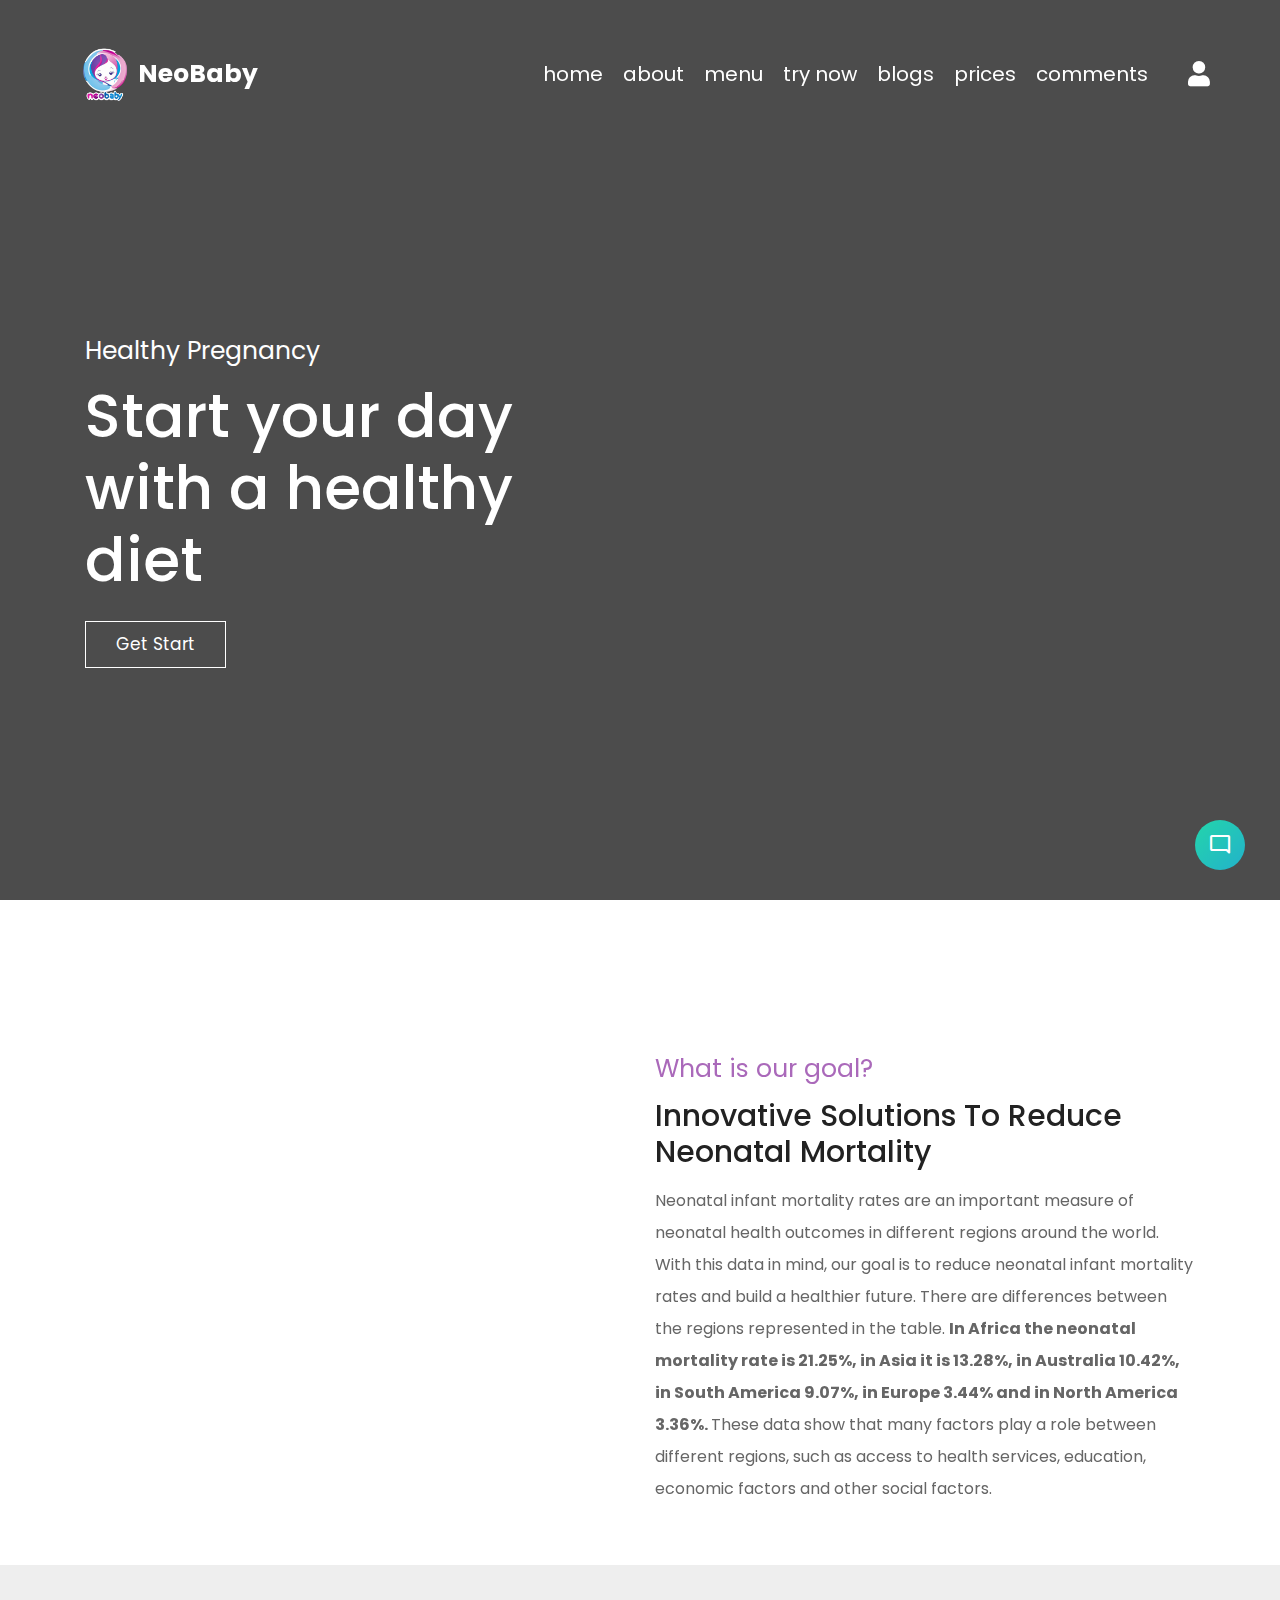
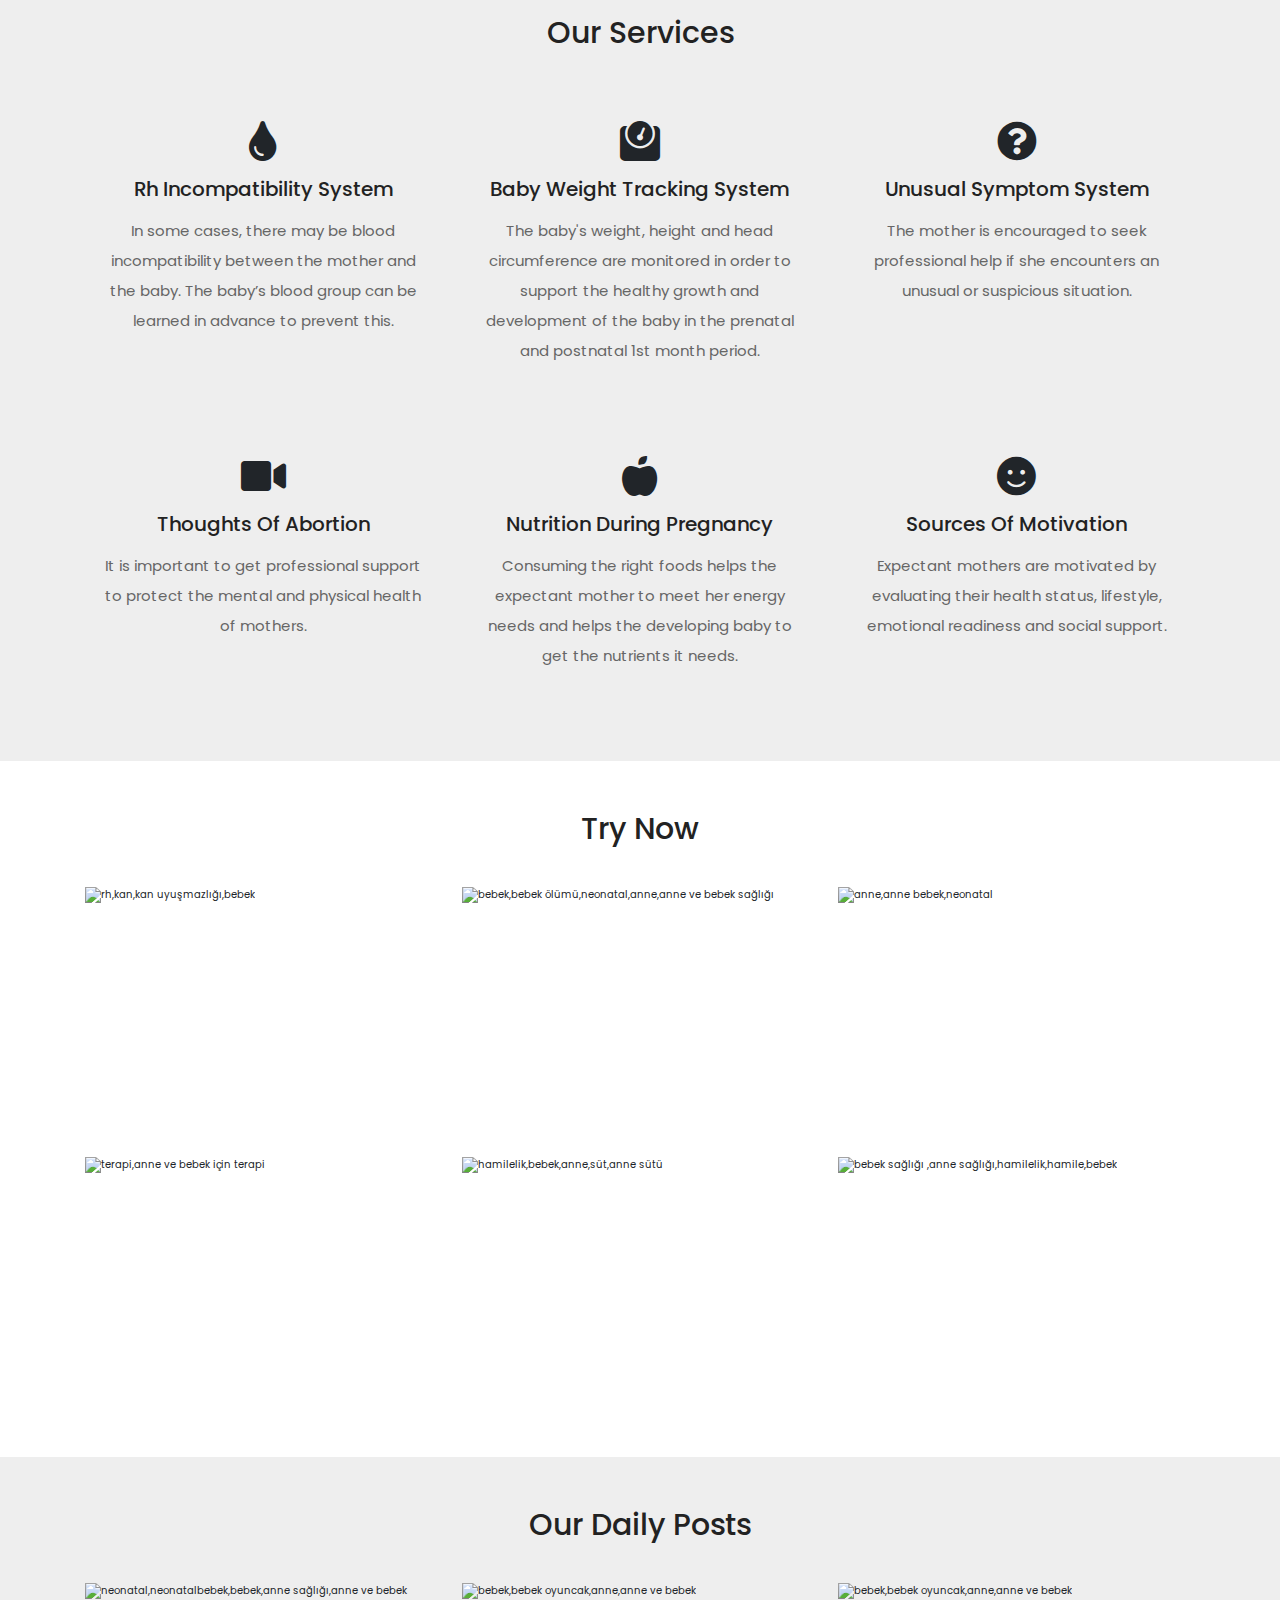
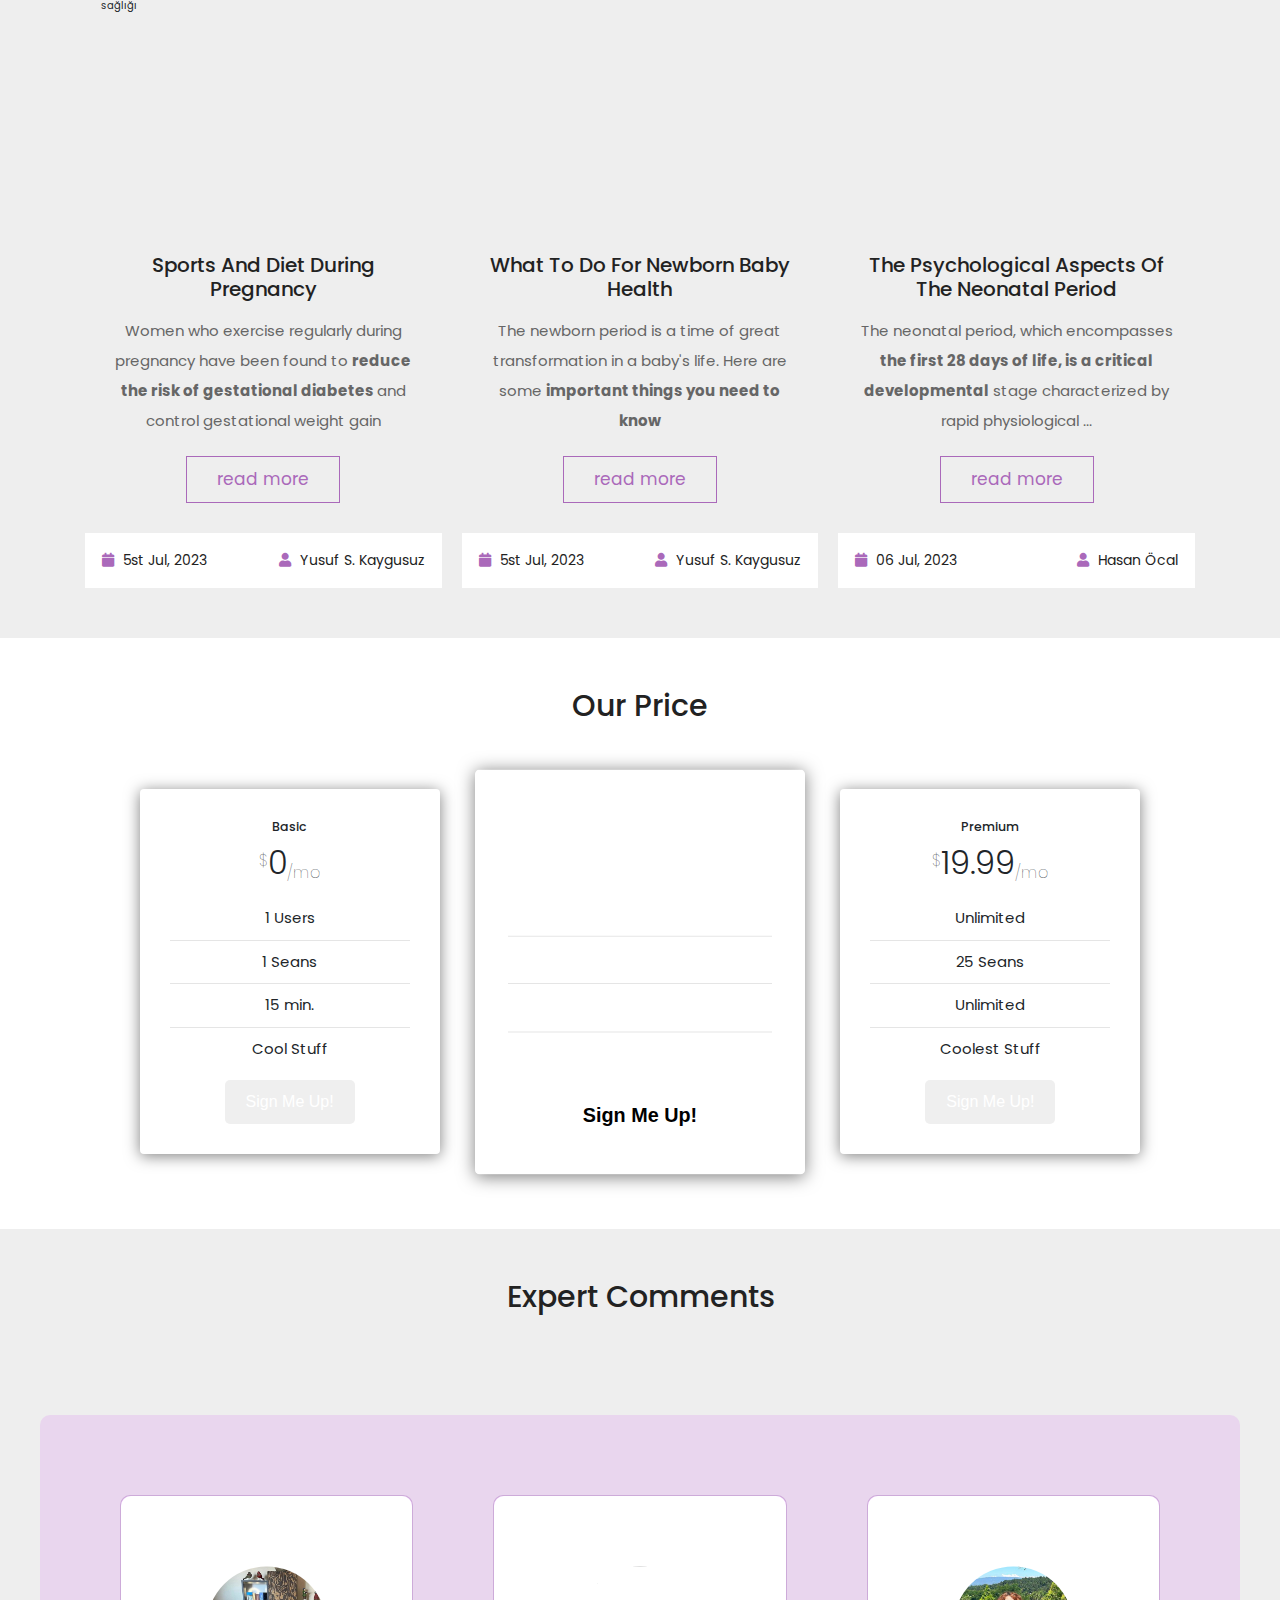
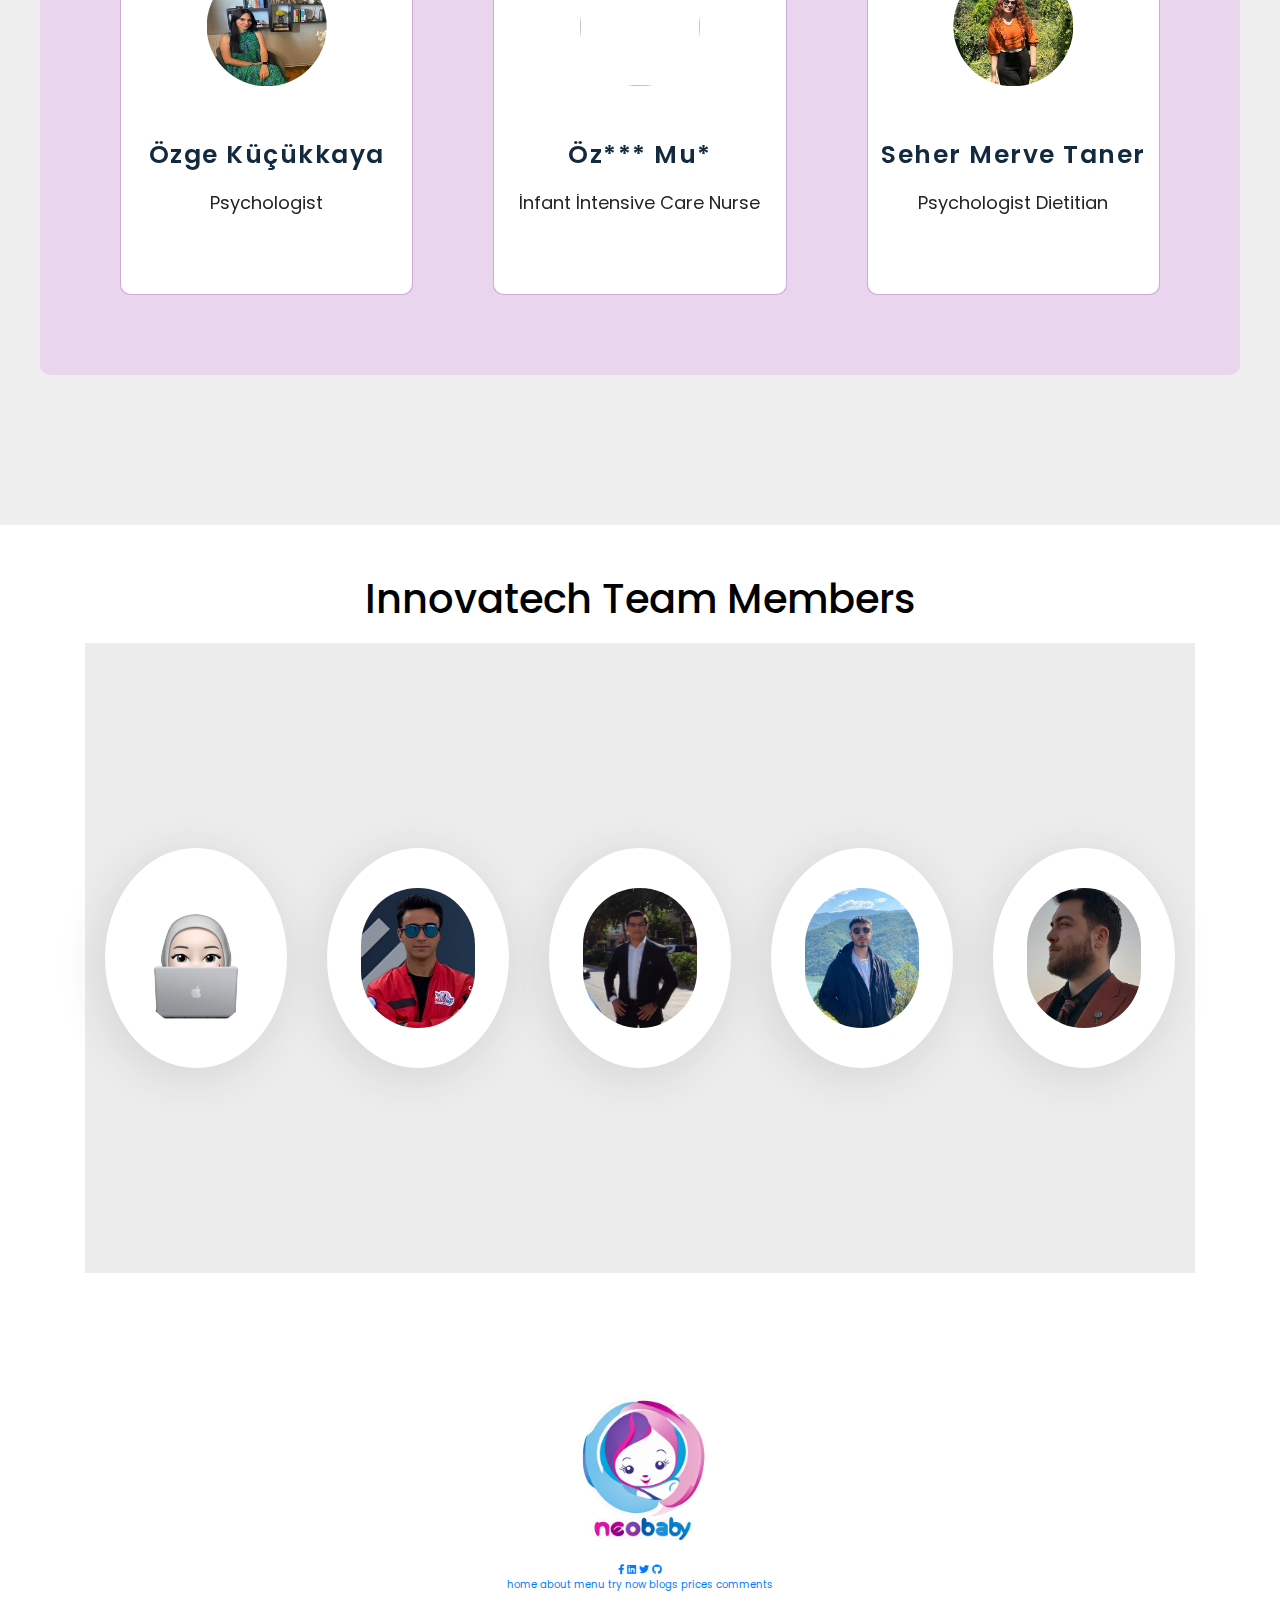
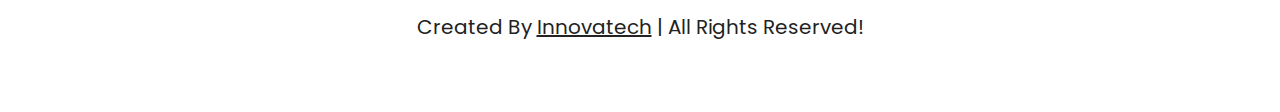
==== commit 90481591: "Update index.html" ====
--- a/index.html
+++ b/index.html
@@ -609,22 +609,34 @@
    </section>
    <!-- team-member section ends -->
 
-   <!-- footer section starts  -->
-   <section class="footer container">
+  <!-- footer section starts  -->
+   <section class="footer">
 
       <img style="width:15% ;" src="./images/neobaby_Logo.png" alt="">
       <!-- 
       <a href="#" style="display:block ;" class="logo"> NeoBaby </a>
       -->
-      <p class="credit"> created by <span>Innovatech</span> | all rights reserved! </p>
-      <div class="share">
+      <div class="social_icon">
          <a href="#" class="fab fa-facebook-f"></a>
          <a href="#" class="fab fa-linkedin"></a>
          <a href="#" class="fab fa-twitter"></a>
          <a href="#" class="fab fa-github"></a>
       </div>
-   </section>
+      
+      <nav class="footer">
+         <a href="#home">home</a>
+         <a href="#about">about</a>
+         <a href="#menu">menu</a>
+         <a href="#gallery">try now</a>
+         <a href="#blogs">blogs</a>
+         <a href="#contact">prices</a>
+         <a href="#reviews">comments</a>         
+      </nav>
+      <p class="credit"> created by <span>Innovatech</span> | all rights reserved! </p>
+   </section>
+
    <!-- footer section ends -->
+
 
    <!-- custom js file link  -->
    <script src="js/script.js"></script>
--- a/css/style.css
+++ b/css/style.css
@@ -398,57 +398,147 @@
     margin-bottom: 0
 }
 
+
+/* expert reviews start */
+
 .reviews {
-    background: #eee
-}
-
-.reviews .box-container {
+    background: #eee;
+}
+
+.container6 {
+    background-color: #e9d6ee;
+    max-width: 120rem;
+    margin: 10rem auto;
+    border-radius: 10px;
+    padding: 8rem 8rem;
     display: grid;
-    grid-template-columns: repeat(auto-fit, minmax(30rem, 1fr));
-    gap: 2rem
-}
-
-.reviews .box-container .box {
+    grid-template-columns: 1fr 1fr 1fr;
+    grid-column-gap: 8rem;
+}
+
+.wrapper {
+    height: 40rem;
+}
+
+.card {
+    height: 100%;
+    perspective: 1500px;
+    -webkit-perspective: 1000px;
+    position: relative;
+    background-color: #ebc4f8;
+    border-radius: 10px;
+}
+
+.card__side {
+    height: 100%;
+    width: 100%;
+    border-radius: 10px;
+    position: absolute;
+    top: 0;
+    left: 0;
+    backface-visibility: hidden;
+    transition: all 0.8s ease;
+    overflow: hidden;
     text-align: center;
-    padding: 3rem 2rem;
-    border-radius: .5rem
-}
-
-.reviews .box-container .box:hover {
-    background: #fff;
-    box-shadow: 0 .5rem 1rem rgba(0, 0, 0, .1);
-    transform: translateY(-1rem)
-}
-
-.reviews .box-container .box img {
-    height: 10rem;
-    width: 10rem;
-    border-radius: 50%;
-    margin-bottom: 1.5rem
-}
-
-.reviews .box-container .box h3 {
-    font-size: 2rem;
-    text-transform: capitalize;
-    color: #222
-}
-
-.reviews .box-container .box p {
-    font-size: 1.6rem;
-    line-height: 2;
-    color: #666;
-    margin-bottom: 0;
-    padding: 1rem 0
-}
-
-.reviews .box-container .box .stars {
-    margin-top: 1rem
-}
-
-.reviews .box-container .box .stars i {
-    font-size: 1.7rem;
-    color: #aa69ba
-}
+}
+
+.card__side--front {
+    background-color: #fff;
+}
+
+.card__side--back {
+    background: linear-gradient(to right bottom, #c265c5, #dd93d3);
+    transform: rotateY(180deg);
+}
+
+.card:hover .card__side--front {
+    transform: rotateY(-180deg);
+}
+
+.card:hover .card__side--back {
+    transform: rotateY(0deg);
+}
+
+.card__image {
+    margin: 5rem 0;
+    margin-top: 7rem;
+}
+
+.card__image--round {
+    width: 12rem;
+    height: 12rem;
+    clip-path: circle(50% at 50% 50%);
+}
+
+.card__username {
+    color: #13293d;
+    font-size: 2.5rem;
+    font-weight: 600;
+    letter-spacing: 0.15rem;
+    margin-bottom: 1.5rem;
+    margin-top: 0.5rem;
+}
+
+.card__features ul {
+    list-style: none;
+    padding: 0;
+}
+
+.card__features ul li {
+    text-align: center;
+    font-size: 1.8rem;
+}
+
+.card__features ul li:not(:last-child) {
+    margin-bottom: 1.3rem;
+}
+
+.card__text {
+    color: #fff;
+}
+
+.card__text--small {
+    text-transform: uppercase;
+    font-weight: 20;
+    font-size: 1.5rem;
+    margin-top: 6rem;
+    margin-left: 2rem;
+    margin-right: 2rem;
+}
+
+/* Media Queries for Responsive Design */
+
+/* For Phones (up to 768px) */
+@media (max-width: 768px) {
+    .container6 {
+        grid-template-columns: 1fr;
+        margin: 5rem auto;
+        padding: 4rem;
+    }
+
+    .card__image {
+        margin-top: 3rem;
+    }
+
+    .card__username {
+        font-size: 2rem;
+    }
+
+    .card__features ul li {
+        font-size: 1.5rem;
+    }
+}
+
+/* For Tablets (769px to 1024px) */
+@media (min-width: 769px) and (max-width: 1024px) {
+    .container6 {
+        grid-template-columns: 1fr 1fr;
+        grid-column-gap: 4rem;
+    }
+}
+
+ /* expert reviews end */
+
 
 .blogs {
     background: #eee
